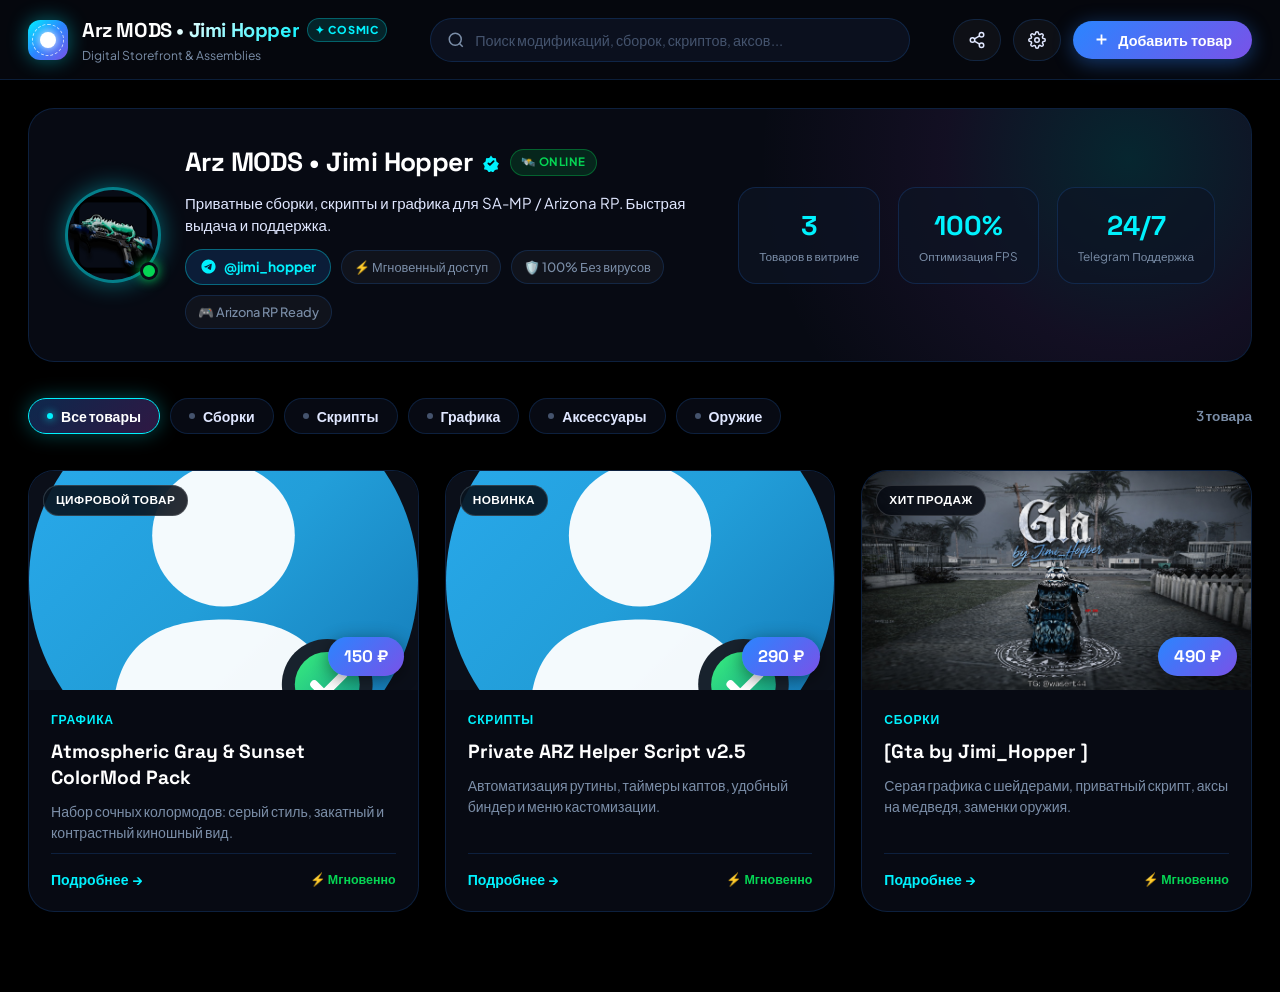
==== index.html @ eb656715 "Arz MODS WebSell - Cosmic Storefront for GitHub Pages and Local Server" ====
<!DOCTYPE html>
<html lang="ru">
<head>
  <meta charset="UTF-8" />
  <meta name="viewport" content="width=device-width, initial-scale=1.0" />
  <title>Arz MODS • Cosmic Digital Store</title>
  
  <!-- Favicon -->
  <link rel="icon" type="image/svg+xml" href="/uploads/avatar.svg" />
  
  <!-- Fonts -->
  <link rel="preconnect" href="https://fonts.googleapis.com">
  <link rel="preconnect" href="https://fonts.gstatic.com" crossorigin>
  <link href="https://fonts.googleapis.com/css2?family=Plus+Jakarta+Sans:wght@300;400;500;600;700;800&family=Space+Grotesk:wght@500;700&display=swap" rel="stylesheet">
  
  <link rel="stylesheet" href="/style.css" />
</head>
<body>
  <!-- Interactive Cosmic Canvas Starfield & Soft Shimmer -->
  <canvas id="cosmic-canvas"></canvas>
  <div class="blue-shimmer-layer">
    <div class="blue-shimmer shimmer-1"></div>
    <div class="blue-shimmer shimmer-2"></div>
    <div class="blue-shimmer shimmer-3"></div>
    <div class="blue-shimmer shimmer-4"></div>
  </div>

  <!-- Cosmic Top App Navigation Bar -->
  <header class="cosmic-navbar">
    <div class="nav-container">
      <div class="nav-brand" id="nav-brand-btn">
        <div class="brand-logo-cosmic">
          <span class="logo-core"></span>
          <span class="logo-orbit"></span>
        </div>
        <div class="brand-text-block">
          <div class="brand-title-row">
            <span id="nav-brand-title" class="brand-name">Arz MODS</span>
            <span class="cosmic-badge">✦ COSMIC</span>
          </div>
          <span class="brand-subtitle">Digital Storefront & Assemblies</span>
        </div>
      </div>

      <!-- Center Search Bar in Header -->
      <div class="nav-center-search" id="nav-search-wrapper">
        <div class="cosmic-search-box">
          <svg class="search-ico" width="18" height="18" viewBox="0 0 24 24" fill="none" stroke="currentColor" stroke-width="2">
            <circle cx="11" cy="11" r="8"></circle>
            <line x1="21" y1="21" x2="16.65" y2="16.65"></line>
          </svg>
          <input type="text" id="global-search" placeholder="Поиск модификаций, сборок, скриптов, аксов..." />
          <button id="search-clear-btn" class="search-clear hidden">&times;</button>
        </div>
      </div>

      <!-- Navigation Actions -->
      <div class="nav-actions">
        <button id="btn-back-nav" class="cosmic-btn-icon hidden" title="Вернуться в каталог">
          <svg width="20" height="20" viewBox="0 0 24 24" fill="none" stroke="currentColor" stroke-width="2.2">
            <line x1="19" y1="12" x2="5" y2="12"></line>
            <polyline points="12 19 5 12 12 5"></polyline>
          </svg>
          <span class="btn-text-nav">Каталог</span>
        </button>

        <button id="btn-share-page" class="cosmic-btn-icon" title="Поделиться ссылкой">
          <svg width="18" height="18" viewBox="0 0 24 24" fill="none" stroke="currentColor" stroke-width="2">
            <circle cx="18" cy="5" r="3"></circle>
            <circle cx="6" cy="12" r="3"></circle>
            <circle cx="18" cy="19" r="3"></circle>
            <line x1="8.59" y1="13.51" x2="15.42" y2="17.49"></line>
            <line x1="15.41" y1="6.51" x2="8.59" y2="10.49"></line>
          </svg>
        </button>

        <button id="btn-open-settings" class="cosmic-btn-icon" title="Настройки витрины">
          <svg width="18" height="18" viewBox="0 0 24 24" fill="none" stroke="currentColor" stroke-width="2">
            <circle cx="12" cy="12" r="3"></circle>
            <path d="M19.4 15a1.65 1.65 0 0 0 .33 1.82l.06.06a2 2 0 0 1 0 2.83 2 2 0 0 1-2.83 0l-.06-.06a1.65 1.65 0 0 0-1.82-.33 1.65 1.65 0 0 0-1 1.51V21a2 2 0 0 1-2 2 2 2 0 0 1-2-2v-.09A1.65 1.65 0 0 0 9 19.4a1.65 1.65 0 0 0-1.82.33l-.06.06a2 2 0 0 1-2.83 0 2 2 0 0 1 0-2.83l.06-.06a1.65 1.65 0 0 0 .33-1.82 1.65 1.65 0 0 0-1.51-1H3a2 2 0 0 1-2-2 2 2 0 0 1 2-2h.09A1.65 1.65 0 0 0 4.6 9a1.65 1.65 0 0 0-.33-1.82l-.06-.06a2 2 0 0 1 0-2.83 2 2 0 0 1 2.83 0l.06.06a1.65 1.65 0 0 0 1.82.33H9a1.65 1.65 0 0 0 1-1.51V3a2 2 0 0 1 2-2 2 2 0 0 1 2 2v.09a1.65 1.65 0 0 0 1 1.51 1.65 1.65 0 0 0 1.82-.33l.06-.06a2 2 0 0 1 2.83 0 2 2 0 0 1 0 2.83l-.06.06a1.65 1.65 0 0 0-.33 1.82V9a1.65 1.65 0 0 0 1.51 1H21a2 2 0 0 1 2 2 2 2 0 0 1-2 2h-.09a1.65 1.65 0 0 0-1.51 1z"></path>
          </svg>
        </button>

        <button id="btn-add-product" class="cosmic-cta-btn">
          <span class="btn-glow-layer"></span>
          <svg width="17" height="17" viewBox="0 0 24 24" fill="none" stroke="currentColor" stroke-width="2.5">
            <line x1="12" y1="5" x2="12" y2="19"></line>
            <line x1="5" y1="12" x2="19" y2="12"></line>
          </svg>
          <span>Добавить товар</span>
        </button>
      </div>
    </div>
  </header>

  <!-- Main Content Wrapper (Widescreen up to 1360px) -->
  <div class="cosmic-main-layout">

    <!-- ========================================================
         VIEW 1: STOREFRONT CATALOG (Widescreen Cosmic Showcase)
         ======================================================== -->
    <section id="catalog-view" class="view-panel">
      <!-- Cosmic Hero Store Profile Banner -->
      <div class="cosmic-hero-banner">
        <div class="hero-cosmic-backdrop"></div>
        <div class="hero-content">
          <div class="hero-creator-card">
            <div class="creator-avatar-cosmic">
              <img id="store-avatar" src="/uploads/avatar.svg" alt="Avatar" class="avatar-img-cosmic" />
              <div class="cosmic-status-pulse" title="В сети 24/7"></div>
            </div>
            <div class="creator-info-cosmic">
              <div class="creator-name-row">
                <h1 id="store-name" class="creator-title">Arz MODS • Jimi Hopper</h1>
                <span class="cosmic-verified" title="Верифицированный продавец">
                  <svg width="18" height="18" viewBox="0 0 24 24" fill="#00f2fe">
                    <path d="M12 2L14.4 5.4L18.6 5.8L19.2 10L22.6 12.6L20.4 16.2L21.4 20.4L17.2 21.4L14.8 24.6L12 23L9.2 24.6L6.8 21.4L2.6 20.4L3.6 16.2L1.4 12.6L4.8 10L5.4 5.8L9.6 5.4L12 2Z"/>
                    <path d="M8.5 12.5L10.5 14.5L15.5 9.5" stroke="#06080e" stroke-width="2.4" stroke-linecap="round" stroke-linejoin="round"/>
                  </svg>
                </span>
                <span class="cosmic-pill-online">🛰️ ONLINE</span>
              </div>
              <p id="store-bio" class="creator-bio">
                Приватные сборки, топовые скрипты и сочная графика для SA-MP / Arizona RP. Мгновенная выдача и личная поддержка.
              </p>
              <div class="creator-tags-row">
                <a id="store-tg-link" href="https://t.me/jimi_hopper" target="_blank" class="cosmic-tg-link">
                  <svg width="17" height="17" viewBox="0 0 24 24" fill="currentColor">
                    <path d="M12 2C6.48 2 2 6.48 2 12s4.48 10 10 10 10-4.48 10-10S17.52 2 12 2zm4.64 6.8c-.15 1.58-.8 5.42-1.13 7.19-.14.75-.42 1-.68 1.03-.58.05-1.02-.38-1.58-.75-.88-.58-1.38-.94-2.23-1.5-.99-.65-.35-1.01.22-1.59.15-.15 2.71-2.48 2.76-2.69a.2.2 0 00-.05-.18c-.06-.05-.14-.03-.21-.02-.09.02-1.49.95-4.22 2.79-.4.27-.76.41-1.08.4-.36-.01-1.04-.2-1.55-.37-.63-.2-1.12-.31-1.08-.66.02-.18.27-.36.74-.55 2.92-1.27 4.86-2.11 5.83-2.52 2.78-1.16 3.35-1.36 3.73-1.36.08 0 .27.02.39.12.1.08.13.19.14.27-.01.06.01.24 0 .34z"/>
                  </svg>
                  <span id="store-tg-handle">@jimi_hopper</span>
                </a>
                <span class="cosmic-stat-chip">⚡ Мгновенный доступ</span>
                <span class="cosmic-stat-chip">🛡️ 100% Без вирусов</span>
                <span class="cosmic-stat-chip">🎮 Arizona RP Ready</span>
              </div>
            </div>
          </div>

          <!-- Quick Store Stats on Desktop -->
          <div class="hero-stats-panel">
            <div class="stat-box">
              <span class="stat-number" id="stats-total-products">3</span>
              <span class="stat-label">Товаров в витрине</span>
            </div>
            <div class="stat-box">
              <span class="stat-number">100%</span>
              <span class="stat-label">Оптимизация FPS</span>
            </div>
            <div class="stat-box">
              <span class="stat-number">24/7</span>
              <span class="stat-label">Telegram Поддержка</span>
            </div>
          </div>
        </div>
      </div>

      <!-- Categories & Filter Strip -->
      <div class="cosmic-filter-bar">
        <div class="categories-container" id="categories-container">
          <button class="filter-pill active" data-cat="all">
            <span class="pill-dot"></span>Все товары
          </button>
          <button class="filter-pill" data-cat="Сборки">
            <span class="pill-dot"></span>Сборки
          </button>
          <button class="filter-pill" data-cat="Скрипты">
            <span class="pill-dot"></span>Скрипты
          </button>
          <button class="filter-pill" data-cat="Графика">
            <span class="pill-dot"></span>Графика
          </button>
          <button class="filter-pill" data-cat="Аксессуары">
            <span class="pill-dot"></span>Аксессуары
          </button>
          <button class="filter-pill" data-cat="Оружие">
            <span class="pill-dot"></span>Оружие
          </button>
        </div>
        <div class="products-counter-badge" id="products-count">3 товара</div>
      </div>

      <!-- Widescreen Responsive Grid of Products -->
      <div class="products-showcase">
        <div id="products-grid" class="cosmic-products-grid">
          <!-- Dynamically inserted product cards -->
        </div>

        <!-- Empty State -->
        <div id="empty-state" class="cosmic-empty-state hidden">
          <div class="empty-cosmic-ring">
            <span class="empty-icon">🪐</span>
          </div>
          <h3 class="empty-title">В этом секторе товаров не найдено</h3>
          <p class="empty-desc">Попробуйте изменить поисковый запрос или добавьте новый товар в витрину.</p>
          <button id="empty-add-btn" class="cosmic-cta-btn">Добавить первый товар</button>
        </div>
      </div>
    </section>

    <!-- ========================================================
         VIEW 2: WIDESCREEN DEDICATED PRODUCT PAGE (Tribute + Cosmic)
         ======================================================== -->
    <section id="product-view" class="view-panel hidden">
      <!-- Cosmic Breadcrumb Navigation -->
      <div class="cosmic-breadcrumbs">
        <a href="/" id="breadcrumb-home" class="crumb-link">Каталог</a>
        <span class="crumb-sep">›</span>
        <span id="breadcrumb-category" class="crumb-cat">Сборки</span>
        <span class="crumb-sep">›</span>
        <span id="breadcrumb-title" class="crumb-current">[Gta by Jimi_Hopper ]</span>
      </div>

      <!-- 2-Column Widescreen Product Showcase -->
      <div class="product-page-layout">
        
        <!-- LEFT COLUMN: Expansive Media & Gallery & Highlights -->
        <div class="product-left-column">
          <!-- Hero Banner with Ambient Halo Glow -->
          <div class="cosmic-media-stage" id="media-stage">
            <div class="stage-ambient-glow" id="stage-glow"></div>
            <img id="detail-image" src="" alt="Product Cover" class="stage-img" />
            
            <div class="stage-overlay-badges">
              <span id="detail-badge" class="badge-cosmic-pill">Хит продаж</span>
              <span id="detail-category-tag" class="badge-cosmic-cat">Сборки</span>
            </div>

            <button id="btn-zoom-image" class="btn-stage-zoom" title="Полноэкранный просмотр">
              <svg width="20" height="20" viewBox="0 0 24 24" fill="none" stroke="currentColor" stroke-width="2">
                <polyline points="15 3 21 3 21 9"></polyline>
                <polyline points="9 21 3 21 3 15"></polyline>
                <line x1="21" y1="3" x2="14" y2="10"></line>
                <line x1="3" y1="21" x2="10" y2="14"></line>
              </svg>
            </button>
          </div>

          <!-- Feature Cards Grid -->
          <div class="cosmic-features-matrix">
            <div class="matrix-card">
              <div class="matrix-icon">⚡</div>
              <div class="matrix-info">
                <span class="matrix-title">FPS Буст & Оптимизация</span>
                <span class="matrix-desc">Плавная стрельба без лагов даже на слабых ПК</span>
              </div>
            </div>
            <div class="matrix-card">
              <div class="matrix-icon">🎨</div>
              <div class="matrix-info">
                <span class="matrix-title">Приватная серая графика</span>
                <span class="matrix-desc">Кинематографичные шейдеры и эффекты</span>
              </div>
            </div>
            <div class="matrix-card">
              <div class="matrix-icon">🔫</div>
              <div class="matrix-info">
                <span class="matrix-title">Кастомные скины и звуки</span>
                <span class="matrix-desc">Заменки на калаши, обрез и медведя</span>
              </div>
            </div>
            <div class="matrix-card">
              <div class="matrix-icon">🛡️</div>
              <div class="matrix-info">
                <span class="matrix-title">Гарантия & Поддержка</span>
                <span class="matrix-desc">Прямая связь с разработчиком сборки</span>
              </div>
            </div>
          </div>

          <!-- Rich Detailed Description Panel -->
          <div class="cosmic-description-panel">
            <div class="panel-header-tabs">
              <span class="active-tab">📖 Подробное описание модификации</span>
            </div>
            <div id="detail-description" class="cosmic-rich-description">
              <!-- Rendered formatted description -->
            </div>
          </div>
        </div>

        <!-- RIGHT COLUMN: Sticky Cosmic Purchase Glass Console -->
        <div class="product-right-column">
          <div class="sticky-purchase-console">
            <div class="console-glass-card">
              
              <div class="console-badge-row">
                <span class="pulse-chip">
                  <span class="pulse-ring"></span>
                  Мгновенный доступ
                </span>
                <span class="chip-format">Цифровой архив</span>
              </div>

              <h1 id="detail-title" class="product-headline">[Gta by Jimi_Hopper ]</h1>

              <!-- Price Box with Cosmic Gradient -->
              <div class="cosmic-price-box">
                <div class="price-digits">
                  <span class="price-val" id="detail-price">490</span>
                  <span class="currency-sym" id="detail-currency">₽</span>
                </div>
                <span class="price-badge-tag">Лучшая цена</span>
              </div>

              <!-- Author / Creator Micro Card -->
              <div class="console-creator-row">
                <img id="detail-author-avatar" src="/uploads/avatar.svg" alt="Author" class="creator-avatar-mini" />
                <div class="creator-micro-info">
                  <div class="creator-micro-name">
                    <span id="detail-author-name">Jimi_Hopper</span>
                    <span class="mini-verified">✓</span>
                  </div>
                  <span class="creator-micro-role">Автор & Продавец сборки</span>
                </div>
                <a id="detail-tg-contact" href="https://t.me/jimi_hopper" target="_blank" class="btn-micro-chat" title="Написать в Telegram">
                  Telegram
                </a>
              </div>

              <!-- Primary CTA Action Button with Cosmic Glow -->
              <button id="btn-buy-action" class="cosmic-checkout-btn">
                <span class="checkout-glow-halo"></span>
                <svg width="22" height="22" viewBox="0 0 24 24" fill="currentColor">
                  <path d="M12 2C6.48 2 2 6.48 2 12s4.48 10 10 10 10-4.48 10-10S17.52 2 12 2zm4.64 6.8c-.15 1.58-.8 5.42-1.13 7.19-.14.75-.42 1-.68 1.03-.58.05-1.02-.38-1.58-.75-.88-.58-1.38-.94-2.23-1.5-.99-.65-.35-1.01.22-1.59.15-.15 2.71-2.48 2.76-2.69a.2.2 0 00-.05-.18c-.06-.05-.14-.03-.21-.02-.09.02-1.49.95-4.22 2.79-.4.27-.76.41-1.08.4-.36-.01-1.04-.2-1.55-.37-.63-.2-1.12-.31-1.08-.66.02-.18.27-.36.74-.55 2.92-1.27 4.86-2.11 5.83-2.52 2.78-1.16 3.35-1.36 3.73-1.36.08 0 .27.02.39.12.1.08.13.19.14.27-.01.06.01.24 0 .34z"/>
                </svg>
                <span id="buy-button-text">Купить в Telegram за 490 ₽</span>
              </button>

              <!-- Guarantee Chips -->
              <div class="console-perks-list">
                <div class="perk-item">
                  <span class="perk-ico">🔒</span>
                  <span>Безопасная оплата (СБП, Карты, ЮMoney, Крипта)</span>
                </div>
                <div class="perk-item">
                  <span class="perk-ico">⚡</span>
                  <span>Прямая ссылка на скачивание архива и скрипта</span>
                </div>
                <div class="perk-item">
                  <span class="perk-ico">💬</span>
                  <span>Помощь в установке от автора в Telegram</span>
                </div>
              </div>

              <!-- Admin Controls for Product -->
              <div class="console-admin-bar">
                <button id="btn-edit-current" class="btn-console-edit">
                  <svg width="15" height="15" viewBox="0 0 24 24" fill="none" stroke="currentColor" stroke-width="2">
                    <path d="M11 4H4a2 2 0 0 0-2 2v14a2 2 0 0 0 2 2h14a2 2 0 0 0 2-2v-7"></path>
                    <path d="M18.5 2.5a2.121 2.121 0 0 1 3 3L12 15l-4 1 1-4 9.5-9.5z"></path>
                  </svg>
                  Редактировать
                </button>
                <button id="btn-delete-current" class="btn-console-delete">
                  <svg width="15" height="15" viewBox="0 0 24 24" fill="none" stroke="currentColor" stroke-width="2">
                    <polyline points="3 6 5 6 21 6"></polyline>
                    <path d="M19 6v14a2 2 0 0 1-2 2H7a2 2 0 0 1-2-2V6m3 0V4a2 2 0 0 1 2-2h4a2 2 0 0 1 2 2v2"></path>
                  </svg>
                  Удалить
                </button>
              </div>

            </div>
          </div>
        </div>

      </div>
    </section>

  </div>

  <!-- ========================================================
       MODALS: PURCHASE / ADD PRODUCT / SETTINGS / LIGHTBOX
       ======================================================== -->

  <!-- MODAL 1: Purchase / Access Flow -->
  <div id="modal-buy" class="cosmic-modal-overlay hidden">
    <div class="cosmic-modal-box">
      <div class="modal-cosmic-glow"></div>
      <div class="cosmic-modal-header">
        <h3 class="modal-cosmic-title">Оформление и получение товара</h3>
        <button class="modal-cosmic-close" id="modal-buy-close">&times;</button>
      </div>
      <div class="cosmic-modal-body">
        <div class="modal-product-preview-bar">
          <img id="buy-modal-thumb" src="" alt="Thumbnail" class="modal-thumb-img" />
          <div class="modal-thumb-info">
            <h4 id="buy-modal-title" class="modal-thumb-title">[Gta by Jimi_Hopper ]</h4>
            <div class="modal-thumb-price" id="buy-modal-price">490 ₽</div>
          </div>
        </div>

        <div class="modal-steps-container">
          <div class="step-card">
            <div class="step-badge">1</div>
            <div class="step-info">
              <strong>Свяжитесь с автором в Telegram</strong>
              <p>Нажмите кнопку ниже, чтобы перейти в диалог. Шаблон заказа сформируется автоматически.</p>
            </div>
          </div>
          <div class="step-card">
            <div class="step-badge">2</div>
            <div class="step-info">
              <strong>Оплата удобным способом</strong>
              <p>СБП (без комиссии), Карты любых банков, ЮMoney или Криптовалюта.</p>
            </div>
          </div>
          <div id="modal-direct-download" class="step-card highlight-step hidden">
            <div class="step-badge-rocket">🚀</div>
            <div class="step-info">
              <strong>Мгновенное скачивание:</strong>
              <a id="modal-download-link" href="#" target="_blank" class="cosmic-download-pill">
                Скачать архив напрямую &rarr;
              </a>
            </div>
          </div>
        </div>

        <a id="buy-tg-action-btn" href="https://t.me/jimi_hopper" target="_blank" class="cosmic-checkout-btn full-btn">
          <svg width="22" height="22" viewBox="0 0 24 24" fill="currentColor">
            <path d="M12 2C6.48 2 2 6.48 2 12s4.48 10 10 10 10-4.48 10-10S17.52 2 12 2zm4.64 6.8c-.15 1.58-.8 5.42-1.13 7.19-.14.75-.42 1-.68 1.03-.58.05-1.02-.38-1.58-.75-.88-.58-1.38-.94-2.23-1.5-.99-.65-.35-1.01.22-1.59.15-.15 2.71-2.48 2.76-2.69a.2.2 0 00-.05-.18c-.06-.05-.14-.03-.21-.02-.09.02-1.49.95-4.22 2.79-.4.27-.76.41-1.08.4-.36-.01-1.04-.2-1.55-.37-.63-.2-1.12-.31-1.08-.66.02-.18.27-.36.74-.55 2.92-1.27 4.86-2.11 5.83-2.52 2.78-1.16 3.35-1.36 3.73-1.36.08 0 .27.02.39.12.1.08.13.19.14.27-.01.06.01.24 0 .34z"/>
          </svg>
          <span id="buy-tg-btn-label">Перейти в Telegram к продавцу</span>
        </a>
      </div>
    </div>
  </div>

  <!-- MODAL 2: Add / Edit Product -->
  <div id="modal-product" class="cosmic-modal-overlay hidden">
    <div class="cosmic-modal-box modal-box-wide">
      <div class="modal-cosmic-glow"></div>
      <div class="cosmic-modal-header">
        <h3 id="modal-product-title" class="modal-cosmic-title">Добавить товар в витрину</h3>
        <button class="modal-cosmic-close" id="modal-product-close">&times;</button>
      </div>
      <form id="form-product" class="cosmic-modal-form">
        <input type="hidden" id="form-prod-id" value="" />

        <div class="form-grid-2">
          <div class="form-field flex-2">
            <label for="form-title">Название модификации / товара *</label>
            <input type="text" id="form-title" placeholder="например: [Gta by Jimi_Hopper ]" required />
          </div>
          <div class="form-field flex-1">
            <label for="form-slug">Космический URL (slug)</label>
            <input type="text" id="form-slug" placeholder="например: ByO" />
            <span class="field-hint">Доступен по адресу /p/ByO</span>
          </div>
        </div>

        <div class="form-grid-3">
          <div class="form-field">
            <label for="form-price">Цена *</label>
            <div class="currency-input-wrap">
              <input type="number" id="form-price" min="0" step="1" placeholder="490" required />
              <span class="currency-suffix">₽</span>
            </div>
          </div>
          <div class="form-field">
            <label for="form-category">Категория</label>
            <select id="form-category">
              <option value="Сборки">Сборки</option>
              <option value="Скрипты">Скрипты</option>
              <option value="Графика">Графика</option>
              <option value="Аксессуары">Аксессуары</option>
              <option value="Оружие">Оружие</option>
              <option value="Прочее">Прочее</option>
            </select>
          </div>
          <div class="form-field">
            <label for="form-badge">Бейдж / Стикер</label>
            <input type="text" id="form-badge" placeholder="Хит продаж / Приватная" />
          </div>
        </div>

        <!-- Cover Image with Upload -->
        <div class="form-field">
          <label>Обложка товара (Файл с ПК или Ссылка)</label>
          <div class="cosmic-image-uploader">
            <div class="uploader-preview" id="img-preview-box">
              <img id="img-preview" src="" alt="Превью" class="hidden" />
              <span id="img-preview-placeholder">🪐 Нет изображения</span>
            </div>
            <div class="uploader-controls">
              <label class="btn-cosmic-upload">
                <svg width="18" height="18" viewBox="0 0 24 24" fill="none" stroke="currentColor" stroke-width="2">
                  <path d="M21 15v4a2 2 0 0 1-2 2H5a2 2 0 0 1-2-2v-4"></path>
                  <polyline points="17 8 12 3 7 8"></polyline>
                  <line x1="12" y1="3" x2="12" y2="15"></line>
                </svg>
                Выбрать файл со скриншотом
                <input type="file" id="form-file-input" accept="image/*" class="hidden-input" />
              </label>
              <span class="uploader-divider">или вставьте прямую ссылку:</span>
              <input type="text" id="form-image-url" placeholder="https://... или /uploads/..." />
            </div>
          </div>
        </div>

        <div class="form-field">
          <label for="form-short-desc">Краткий тизер (для карточки в сетке)</label>
          <input type="text" id="form-short-desc" placeholder="Краткое описание сборки / преимуществ..." />
        </div>

        <div class="form-field">
          <label for="form-description">Полное описание (поддерживает форматирование и эмодзи)</label>
          <textarea id="form-description" rows="5" placeholder="Подробный перечень модов, FPS, инструкции по установке, эмодзи..."></textarea>
        </div>

        <div class="form-grid-2">
          <div class="form-field">
            <label for="form-download-url">Ссылка на скачивание архива (Google / Яндекс / Облако)</label>
            <input type="text" id="form-download-url" placeholder="https://disk.yandex.ru/d/..." />
          </div>
          <div class="form-field">
            <label for="form-contact-tg">Telegram для связи</label>
            <input type="text" id="form-contact-tg" placeholder="@jimi_hopper" />
          </div>
        </div>

        <div class="cosmic-modal-footer">
          <button type="button" class="btn-cosmic-ghost" id="btn-cancel-product">Отмена</button>
          <button type="submit" class="cosmic-cta-btn">Сохранить товар</button>
        </div>
      </form>
    </div>
  </div>

  <!-- MODAL 3: Store Settings -->
  <div id="modal-settings" class="cosmic-modal-overlay hidden">
    <div class="cosmic-modal-box">
      <div class="modal-cosmic-glow"></div>
      <div class="cosmic-modal-header">
        <h3 class="modal-cosmic-title">Настройки витрины</h3>
        <button class="modal-cosmic-close" id="modal-settings-close">&times;</button>
      </div>
      <form id="form-settings" class="cosmic-modal-form">
        <div class="form-field">
          <label for="setting-store-name">Название магазина / бренда</label>
          <input type="text" id="setting-store-name" required />
        </div>
        <div class="form-field">
          <label for="setting-telegram">Ваш контактный Telegram (@username)</label>
          <input type="text" id="setting-telegram" placeholder="jimi_hopper" required />
        </div>
        <div class="form-field">
          <label for="setting-bio">Описание витрины</label>
          <textarea id="setting-bio" rows="3"></textarea>
        </div>
        <div class="form-field">
          <label>Аватарка магазина</label>
          <div class="cosmic-image-uploader">
            <img id="setting-avatar-preview" src="/uploads/avatar.svg" class="avatar-preview-round" alt="Avatar" />
            <div class="uploader-controls">
              <label class="btn-cosmic-upload">
                Загрузить фото
                <input type="file" id="setting-avatar-file" accept="image/*" class="hidden-input" />
              </label>
              <input type="text" id="setting-avatar-url" placeholder="/uploads/avatar.svg" />
            </div>
          </div>
        </div>
        <div class="cosmic-modal-footer">
          <button type="button" class="btn-cosmic-ghost" id="btn-cancel-settings">Отмена</button>
          <button type="submit" class="cosmic-cta-btn">Сохранить</button>
        </div>
      </form>
    </div>
  </div>

  <!-- MODAL 4: Fullscreen Image Lightbox -->
  <div id="modal-lightbox" class="lightbox-overlay hidden">
    <div class="lightbox-content">
      <img id="lightbox-img" src="" alt="Full preview" />
      <button class="lightbox-close" id="lightbox-close">&times;</button>
    </div>
  </div>

  <!-- Cosmic Floating Notification Toast -->
  <div id="toast" class="cosmic-toast hidden"></div>

  <script src="/app.js"></script>
</body>
</html>
---- style.css ----
/* ============================================================
   Arz MODS WebSell • Cosmic Unconstrained Widescreen Stylesheet
   Deep Space, Neon Auroras, Glassmorphism & High-Tech Aesthetics
   ============================================================ */

:root {
  /* Deep Space Pure Black Color System */
  --space-void: #000000;
  --space-bg: #010204;
  --space-surface: rgba(8, 12, 22, 0.75);
  --space-surface-hover: rgba(14, 22, 38, 0.9);
  --space-surface-solid: #080c16;
  --space-card: rgba(10, 15, 28, 0.7);
  
  /* Cosmic Soft Blue & Cyan Accents */
  --neon-cyan: #00f2fe;
  --neon-blue: #2a85ff;
  --neon-indigo: #3a62ea;
  --neon-purple: #7952e8;
  --neon-pink: #f72585;
  --neon-emerald: #05d554;
  --neon-amber: #ffaa00;

  /* Glowing Borders & Glass */
  --border-cosmic: rgba(42, 133, 255, 0.18);
  --border-cosmic-hover: rgba(0, 242, 254, 0.45);
  --border-glow: 0 0 25px rgba(42, 133, 255, 0.25);
  
  /* Text */
  --text-pure: #ffffff;
  --text-stellar: #e0e7ff;
  --text-muted: #7b8ea8;
  --text-dim: #44536d;

  /* Typography */
  --font-main: 'Plus Jakarta Sans', -apple-system, BlinkMacSystemFont, 'Segoe UI', Roboto, sans-serif;
  --font-display: 'Space Grotesk', var(--font-main);

  /* Layout */
  --max-width: 1360px;
  --radius-xs: 8px;
  --radius-sm: 12px;
  --radius-md: 18px;
  --radius-lg: 26px;
  --radius-pill: 9999px;

  /* Transitions */
  --ease-elastic: cubic-bezier(0.175, 0.885, 0.32, 1.275);
  --ease-smooth: cubic-bezier(0.16, 1, 0.3, 1);
  --duration-fast: 0.18s;
  --duration-normal: 0.3s;
}

* {
  margin: 0;
  padding: 0;
  box-sizing: border-box;
  -webkit-tap-highlight-color: transparent;
}

html, body {
  background-color: var(--space-void);
  color: var(--text-stellar);
  font-family: var(--font-main);
  min-height: 100vh;
  overflow-x: hidden;
  line-height: 1.6;
}

/* ============================================================
   COSMIC CANVAS & DELICATE SHIMMERING BLUE GLOW
   ============================================================ */

#cosmic-canvas {
  position: fixed;
  top: 0;
  left: 0;
  width: 100vw;
  height: 100vh;
  z-index: -2;
  pointer-events: none;
  background-color: #000000;
}

/* Soft iridescent blue shimmer layer */
.blue-shimmer-layer {
  position: fixed;
  top: 0;
  left: 0;
  width: 100vw;
  height: 100vh;
  z-index: -1;
  pointer-events: none;
  overflow: hidden;
}

.blue-shimmer {
  position: absolute;
  border-radius: 50%;
  filter: blur(150px);
  pointer-events: none;
  mix-blend-mode: screen;
}

/* 1. Deep sapphire shimmering glow top-left */
.shimmer-1 {
  width: 750px;
  height: 750px;
  top: -180px;
  left: 5%;
  background: radial-gradient(circle, rgba(22, 68, 170, 0.18) 0%, rgba(12, 38, 105, 0.08) 55%, transparent 75%);
  animation: shimmerDrift1 26s ease-in-out infinite alternate;
}

/* 2. Soft oceanic blue glow center-right */
.shimmer-2 {
  width: 850px;
  height: 850px;
  top: 25%;
  right: -150px;
  background: radial-gradient(circle, rgba(16, 82, 195, 0.14) 0%, rgba(8, 42, 115, 0.06) 55%, transparent 75%);
  animation: shimmerDrift2 32s ease-in-out infinite alternate;
}

/* 3. Subtle cyan-sapphire reflection bottom */
.shimmer-3 {
  width: 700px;
  height: 700px;
  bottom: -150px;
  left: 25%;
  background: radial-gradient(circle, rgba(0, 140, 240, 0.10) 0%, rgba(10, 48, 125, 0.05) 50%, transparent 75%);
  animation: shimmerDrift3 28s ease-in-out infinite alternate;
}

/* 4. Soft deep indigo accent top-right */
.shimmer-4 {
  width: 600px;
  height: 600px;
  top: 10%;
  right: 25%;
  background: radial-gradient(circle, rgba(28, 55, 150, 0.12) 0%, rgba(14, 28, 85, 0.04) 55%, transparent 75%);
  animation: shimmerDrift4 34s ease-in-out infinite alternate;
}

@keyframes shimmerDrift1 {
  0% { transform: translate(0, 0) scale(1); opacity: 0.7; }
  50% { transform: translate(80px, 50px) scale(1.15); opacity: 1; }
  100% { transform: translate(-30px, 80px) scale(0.95); opacity: 0.6; }
}

@keyframes shimmerDrift2 {
  0% { transform: translate(0, 0) scale(1); opacity: 0.6; }
  50% { transform: translate(-70px, -60px) scale(1.12); opacity: 0.95; }
  100% { transform: translate(40px, 50px) scale(0.9); opacity: 0.55; }
}

@keyframes shimmerDrift3 {
  0% { transform: translate(0, 0) scale(0.95); opacity: 0.55; }
  50% { transform: translate(60px, -40px) scale(1.18); opacity: 0.9; }
  100% { transform: translate(-50px, 30px) scale(1); opacity: 0.6; }
}

@keyframes shimmerDrift4 {
  0% { transform: translate(0, 0) scale(1); opacity: 0.5; }
  50% { transform: translate(-50px, 60px) scale(1.1); opacity: 0.85; }
  100% { transform: translate(60px, -30px) scale(0.95); opacity: 0.5; }
}

/* ============================================================
   TOP NAVBAR (Widescreen Glassmorphic Navigation)
   ============================================================ */

.cosmic-navbar {
  position: sticky;
  top: 0;
  z-index: 100;
  background: rgba(7, 10, 18, 0.75);
  backdrop-filter: blur(24px);
  -webkit-backdrop-filter: blur(24px);
  border-bottom: 1px solid var(--border-cosmic);
  transition: all var(--duration-normal);
}

.nav-container {
  max-width: var(--max-width);
  margin: 0 auto;
  padding: 14px 28px;
  display: flex;
  align-items: center;
  justify-content: space-between;
  gap: 24px;
}

/* Brand */
.nav-brand {
  display: flex;
  align-items: center;
  gap: 14px;
  cursor: pointer;
  user-select: none;
}

.brand-logo-cosmic {
  position: relative;
  width: 40px;
  height: 40px;
  border-radius: var(--radius-sm);
  background: linear-gradient(135deg, var(--neon-cyan), var(--neon-blue), var(--neon-purple));
  display: flex;
  align-items: center;
  justify-content: center;
  box-shadow: 0 0 20px rgba(0, 242, 254, 0.4);
}

.logo-core {
  width: 16px;
  height: 16px;
  border-radius: 50%;
  background: #ffffff;
  box-shadow: 0 0 10px #ffffff;
}

.logo-orbit {
  position: absolute;
  width: 32px;
  height: 32px;
  border-radius: 50%;
  border: 1.5px dashed rgba(255, 255, 255, 0.7);
  animation: spinOrbit 8s linear infinite;
}

@keyframes spinOrbit {
  from { transform: rotate(0deg); }
  to { transform: rotate(360deg); }
}

.brand-text-block {
  display: flex;
  flex-direction: column;
}

.brand-title-row {
  display: flex;
  align-items: center;
  gap: 8px;
}

.brand-name {
  font-family: var(--font-display);
  font-size: 1.25rem;
  font-weight: 700;
  letter-spacing: -0.02em;
  color: var(--text-pure);
  background: linear-gradient(135deg, #ffffff 40%, var(--neon-cyan));
  -webkit-background-clip: text;
  -webkit-text-fill-color: transparent;
}

.cosmic-badge {
  font-size: 0.68rem;
  font-weight: 800;
  letter-spacing: 0.08em;
  background: rgba(0, 242, 254, 0.12);
  color: var(--neon-cyan);
  border: 1px solid rgba(0, 242, 254, 0.3);
  padding: 2px 7px;
  border-radius: var(--radius-pill);
}

.brand-subtitle {
  font-size: 0.76rem;
  color: var(--text-muted);
}

/* Center Search in Navbar */
.nav-center-search {
  flex: 1;
  max-width: 480px;
}

.cosmic-search-box {
  position: relative;
  display: flex;
  align-items: center;
  background: rgba(16, 24, 42, 0.6);
  border: 1px solid var(--border-cosmic);
  border-radius: var(--radius-pill);
  padding: 0 16px;
  height: 44px;
  transition: all var(--duration-fast);
}

.cosmic-search-box:focus-within {
  border-color: var(--neon-cyan);
  background: rgba(20, 31, 56, 0.85);
  box-shadow: 0 0 25px rgba(0, 242, 254, 0.25);
}

.search-ico {
  color: var(--text-muted);
  margin-right: 10px;
  flex-shrink: 0;
}

.cosmic-search-box input {
  background: transparent;
  border: none;
  outline: none;
  width: 100%;
  color: var(--text-pure);
  font-size: 0.9rem;
  font-family: inherit;
}

.cosmic-search-box input::placeholder {
  color: var(--text-dim);
}

.search-clear {
  background: none;
  border: none;
  color: var(--text-muted);
  font-size: 1.3rem;
  cursor: pointer;
  padding: 2px 6px;
}

/* Nav Actions */
.nav-actions {
  display: flex;
  align-items: center;
  gap: 12px;
}

.cosmic-btn-icon {
  background: rgba(255, 255, 255, 0.04);
  border: 1px solid var(--border-cosmic);
  color: var(--text-stellar);
  padding: 9px 14px;
  height: 42px;
  border-radius: var(--radius-pill);
  display: inline-flex;
  align-items: center;
  gap: 8px;
  cursor: pointer;
  font-family: inherit;
  font-size: 0.88rem;
  font-weight: 600;
  transition: all var(--duration-fast);
}

.cosmic-btn-icon:hover {
  background: rgba(42, 133, 255, 0.15);
  border-color: var(--neon-cyan);
  color: #ffffff;
  box-shadow: 0 0 18px rgba(0, 242, 254, 0.25);
  transform: translateY(-1px);
}

.cosmic-cta-btn {
  position: relative;
  background: linear-gradient(135deg, var(--neon-blue), var(--neon-purple));
  color: #ffffff;
  border: none;
  font-family: inherit;
  font-size: 0.9rem;
  font-weight: 700;
  padding: 10px 20px;
  border-radius: var(--radius-pill);
  display: inline-flex;
  align-items: center;
  gap: 8px;
  cursor: pointer;
  overflow: hidden;
  box-shadow: 0 4px 20px rgba(42, 133, 255, 0.4);
  transition: all var(--duration-fast);
}

.cosmic-cta-btn:hover {
  transform: translateY(-2px);
  box-shadow: 0 6px 28px rgba(157, 78, 221, 0.6);
}

.btn-glow-layer {
  position: absolute;
  top: 0;
  left: -100%;
  width: 100%;
  height: 100%;
  background: linear-gradient(90deg, transparent, rgba(255, 255, 255, 0.3), transparent);
  animation: shineCosmic 4s infinite;
}

@keyframes shineCosmic {
  0% { left: -100%; }
  25%, 100% { left: 100%; }
}

/* ============================================================
   WIDESCREEN MAIN LAYOUT
   ============================================================ */

.cosmic-main-layout {
  max-width: var(--max-width);
  margin: 0 auto;
  padding: 28px 28px 80px;
  width: 100%;
}

.view-panel {
  display: flex;
  flex-direction: column;
  gap: 28px;
  animation: cosmicFadeIn 0.35s var(--ease-smooth);
}

@keyframes cosmicFadeIn {
  from { opacity: 0; transform: translateY(12px); }
  to { opacity: 1; transform: translateY(0); }
}

/* ============================================================
   COSMIC HERO STORE BANNER
   ============================================================ */

.cosmic-hero-banner {
  position: relative;
  background: var(--space-card);
  border: 1px solid var(--border-cosmic);
  border-radius: var(--radius-lg);
  padding: 32px 36px;
  overflow: hidden;
  backdrop-filter: blur(28px);
  -webkit-backdrop-filter: blur(28px);
  box-shadow: 0 12px 40px rgba(0, 0, 0, 0.45);
}

.hero-cosmic-backdrop {
  position: absolute;
  top: 0;
  right: 0;
  width: 50%;
  height: 100%;
  background: radial-gradient(circle at 80% 20%, rgba(0, 242, 254, 0.12), rgba(157, 78, 221, 0.08), transparent 70%);
  pointer-events: none;
}

.hero-content {
  position: relative;
  z-index: 2;
  display: flex;
  align-items: center;
  justify-content: space-between;
  gap: 36px;
  flex-wrap: wrap;
}

.hero-creator-card {
  display: flex;
  align-items: center;
  gap: 24px;
  flex: 1;
  min-width: 340px;
}

.creator-avatar-cosmic {
  position: relative;
  width: 96px;
  height: 96px;
  flex-shrink: 0;
}

.avatar-img-cosmic {
  width: 100%;
  height: 100%;
  border-radius: var(--radius-pill);
  object-fit: cover;
  border: 3px solid rgba(0, 242, 254, 0.5);
  box-shadow: 0 0 25px rgba(0, 242, 254, 0.4);
  background: var(--space-surface-solid);
}

.cosmic-status-pulse {
  position: absolute;
  bottom: 3px;
  right: 3px;
  width: 18px;
  height: 18px;
  background-color: var(--neon-emerald);
  border: 3px solid var(--space-surface-solid);
  border-radius: 50%;
  box-shadow: 0 0 12px var(--neon-emerald);
}

.creator-info-cosmic {
  display: flex;
  flex-direction: column;
  gap: 8px;
}

.creator-name-row {
  display: flex;
  align-items: center;
  gap: 10px;
  flex-wrap: wrap;
}

.creator-title {
  font-family: var(--font-display);
  font-size: 1.65rem;
  font-weight: 800;
  letter-spacing: -0.02em;
  color: #ffffff;
}

.cosmic-verified {
  display: flex;
  align-items: center;
}

.cosmic-pill-online {
  font-size: 0.72rem;
  font-weight: 700;
  letter-spacing: 0.05em;
  background: rgba(5, 213, 84, 0.14);
  color: var(--neon-emerald);
  border: 1px solid rgba(5, 213, 84, 0.35);
  padding: 3px 10px;
  border-radius: var(--radius-pill);
}

.creator-bio {
  font-size: 0.94rem;
  color: var(--text-stellar);
  max-width: 620px;
  line-height: 1.5;
}

.creator-tags-row {
  display: flex;
  align-items: center;
  gap: 10px;
  flex-wrap: wrap;
  margin-top: 4px;
}

.cosmic-tg-link {
  display: inline-flex;
  align-items: center;
  gap: 7px;
  background: rgba(42, 133, 255, 0.16);
  color: var(--neon-cyan);
  border: 1px solid rgba(0, 242, 254, 0.35);
  padding: 6px 14px;
  border-radius: var(--radius-pill);
  font-size: 0.86rem;
  font-weight: 700;
  text-decoration: none;
  transition: all var(--duration-fast);
}

.cosmic-tg-link:hover {
  background: rgba(0, 242, 254, 0.25);
  box-shadow: 0 0 18px rgba(0, 242, 254, 0.4);
  transform: translateY(-1px);
}

.cosmic-stat-chip {
  font-size: 0.8rem;
  font-weight: 500;
  color: var(--text-muted);
  background: rgba(255, 255, 255, 0.04);
  border: 1px solid var(--border-cosmic);
  padding: 6px 12px;
  border-radius: var(--radius-pill);
}

/* Hero Stats */
.hero-stats-panel {
  display: flex;
  gap: 18px;
}

.stat-box {
  background: rgba(14, 20, 36, 0.7);
  border: 1px solid var(--border-cosmic);
  border-radius: var(--radius-md);
  padding: 16px 20px;
  display: flex;
  flex-direction: column;
  align-items: center;
  min-width: 120px;
}

.stat-number {
  font-family: var(--font-display);
  font-size: 1.7rem;
  font-weight: 800;
  color: var(--neon-cyan);
}

.stat-label {
  font-size: 0.74rem;
  color: var(--text-muted);
  text-align: center;
}

/* ============================================================
   CATEGORIES & FILTER BAR
   ============================================================ */

.cosmic-filter-bar {
  display: flex;
  align-items: center;
  justify-content: space-between;
  gap: 16px;
  flex-wrap: wrap;
  padding: 8px 0;
}

.categories-container {
  display: flex;
  gap: 10px;
  flex-wrap: wrap;
}

.filter-pill {
  background: var(--space-card);
  border: 1px solid var(--border-cosmic);
  color: var(--text-stellar);
  font-family: inherit;
  font-size: 0.88rem;
  font-weight: 600;
  padding: 8px 18px;
  border-radius: var(--radius-pill);
  cursor: pointer;
  display: inline-flex;
  align-items: center;
  gap: 8px;
  transition: all var(--duration-fast);
  backdrop-filter: blur(16px);
}

.pill-dot {
  width: 6px;
  height: 6px;
  border-radius: 50%;
  background: var(--text-dim);
  transition: all var(--duration-fast);
}

.filter-pill:hover {
  border-color: var(--neon-cyan);
  color: #ffffff;
  transform: translateY(-1px);
}

.filter-pill.active {
  background: linear-gradient(135deg, rgba(42, 133, 255, 0.3), rgba(157, 78, 221, 0.3));
  border-color: var(--neon-cyan);
  color: #ffffff;
  box-shadow: 0 0 20px rgba(0, 242, 254, 0.3);
}

.filter-pill.active .pill-dot {
  background: var(--neon-cyan);
  box-shadow: 0 0 8px var(--neon-cyan);
}

.products-counter-badge {
  font-size: 0.85rem;
  font-weight: 600;
  color: var(--text-muted);
}

/* ============================================================
   WIDESCREEN PRODUCTS GRID (Responsive 3-4 Columns)
   ============================================================ */

.cosmic-products-grid {
  display: grid;
  grid-template-columns: repeat(auto-fill, minmax(360px, 1fr));
  gap: 26px;
}

@media (max-width: 820px) {
  .cosmic-products-grid {
    grid-template-columns: 1fr;
  }
}

/* 3D Cosmic Product Card */
.cosmic-product-card {
  background: var(--space-card);
  border: 1px solid var(--border-cosmic);
  border-radius: var(--radius-lg);
  overflow: hidden;
  display: flex;
  flex-direction: column;
  cursor: pointer;
  transition: all var(--duration-normal) var(--ease-smooth);
  position: relative;
  backdrop-filter: blur(20px);
  -webkit-backdrop-filter: blur(20px);
}

.cosmic-product-card:hover {
  transform: translateY(-6px);
  border-color: var(--neon-cyan);
  box-shadow: 0 16px 40px rgba(0, 0, 0, 0.5), 0 0 30px rgba(0, 242, 254, 0.25);
}

.card-media-box {
  position: relative;
  width: 100%;
  aspect-ratio: 16 / 9;
  background-color: #0b0f19;
  overflow: hidden;
}

.card-img-cover {
  width: 100%;
  height: 100%;
  object-fit: cover;
  transition: transform 0.5s ease;
}

.cosmic-product-card:hover .card-img-cover {
  transform: scale(1.05);
}

.card-badge-cosmic {
  position: absolute;
  top: 14px;
  left: 14px;
  background: rgba(7, 10, 18, 0.85);
  backdrop-filter: blur(12px);
  color: #ffffff;
  font-size: 0.74rem;
  font-weight: 700;
  letter-spacing: 0.04em;
  text-transform: uppercase;
  padding: 5px 12px;
  border-radius: var(--radius-pill);
  border: 1px solid rgba(255, 255, 255, 0.15);
}

.card-price-cosmic {
  position: absolute;
  bottom: 14px;
  right: 14px;
  background: linear-gradient(135deg, var(--neon-blue), var(--neon-purple));
  color: #ffffff;
  font-family: var(--font-display);
  font-size: 1.05rem;
  font-weight: 800;
  padding: 6px 16px;
  border-radius: var(--radius-pill);
  box-shadow: 0 4px 18px rgba(0, 0, 0, 0.45);
}

.card-content-box {
  padding: 20px 22px;
  display: flex;
  flex-direction: column;
  gap: 10px;
  flex: 1;
}

.card-category-strip {
  font-size: 0.76rem;
  font-weight: 700;
  color: var(--neon-cyan);
  letter-spacing: 0.06em;
  text-transform: uppercase;
}

.card-headline {
  font-family: var(--font-display);
  font-size: 1.2rem;
  font-weight: 700;
  color: #ffffff;
  line-height: 1.35;
}

.card-snippet {
  font-size: 0.88rem;
  color: var(--text-muted);
  line-height: 1.5;
  display: -webkit-box;
  -webkit-line-clamp: 2;
  -webkit-box-orient: vertical;
  overflow: hidden;
}

.card-bottom-row {
  display: flex;
  align-items: center;
  justify-content: space-between;
  margin-top: auto;
  padding-top: 14px;
  border-top: 1px solid var(--border-cosmic);
}

.card-open-link {
  color: var(--neon-cyan);
  font-size: 0.88rem;
  font-weight: 700;
  display: inline-flex;
  align-items: center;
  gap: 6px;
  transition: gap var(--duration-fast);
}

.cosmic-product-card:hover .card-open-link {
  gap: 10px;
}

.card-instant-tag {
  font-size: 0.78rem;
  color: var(--neon-emerald);
  font-weight: 600;
}

/* Empty State */
.cosmic-empty-state {
  text-align: center;
  padding: 60px 20px;
  background: var(--space-card);
  border: 1px dashed var(--border-cosmic);
  border-radius: var(--radius-lg);
  display: flex;
  flex-direction: column;
  align-items: center;
  gap: 14px;
}

.empty-cosmic-ring {
  width: 80px;
  height: 80px;
  border-radius: 50%;
  background: rgba(0, 242, 254, 0.08);
  border: 1px solid rgba(0, 242, 254, 0.25);
  display: flex;
  align-items: center;
  justify-content: center;
  font-size: 2.4rem;
}

.empty-title {
  font-family: var(--font-display);
  font-size: 1.3rem;
  color: #ffffff;
}

.empty-desc {
  font-size: 0.92rem;
  color: var(--text-muted);
  max-width: 440px;
}

/* ============================================================
   VIEW 2: DEDICATED PRODUCT PAGE (Widescreen 2-Column Layout)
   ============================================================ */

.cosmic-breadcrumbs {
  display: flex;
  align-items: center;
  gap: 10px;
  font-size: 0.88rem;
  margin-bottom: 6px;
}

.crumb-link {
  color: var(--neon-cyan);
  text-decoration: none;
  font-weight: 600;
  cursor: pointer;
}

.crumb-sep {
  color: var(--text-dim);
}

.crumb-cat {
  color: var(--text-muted);
}

.crumb-current {
  color: var(--text-stellar);
  font-weight: 600;
  max-width: 320px;
  white-space: nowrap;
  overflow: hidden;
  text-overflow: ellipsis;
}

/* 2-Column Layout */
.product-page-layout {
  display: grid;
  grid-template-columns: 1fr 420px;
  gap: 36px;
  align-items: start;
}

@media (max-width: 1024px) {
  .product-page-layout {
    grid-template-columns: 1fr;
  }
}

/* Left Column */
.product-left-column {
  display: flex;
  flex-direction: column;
  gap: 28px;
}

/* Media Stage with Ambient Glow */
.cosmic-media-stage {
  position: relative;
  width: 100%;
  aspect-ratio: 16 / 9;
  border-radius: var(--radius-lg);
  overflow: hidden;
  background-color: #0b0f19;
  border: 1px solid var(--border-cosmic);
  box-shadow: 0 16px 50px rgba(0, 0, 0, 0.6);
}

.stage-ambient-glow {
  position: absolute;
  top: 0;
  left: 0;
  width: 100%;
  height: 100%;
  box-shadow: inset 0 0 80px rgba(0, 242, 254, 0.2);
  pointer-events: none;
  z-index: 2;
}

.stage-img {
  width: 100%;
  height: 100%;
  object-fit: cover;
  transition: transform 0.4s ease;
}

.stage-overlay-badges {
  position: absolute;
  top: 18px;
  left: 18px;
  display: flex;
  gap: 10px;
  z-index: 3;
}

.badge-cosmic-pill {
  background: rgba(7, 10, 18, 0.85);
  backdrop-filter: blur(12px);
  color: #ffffff;
  font-size: 0.8rem;
  font-weight: 700;
  text-transform: uppercase;
  letter-spacing: 0.05em;
  padding: 6px 14px;
  border-radius: var(--radius-pill);
  border: 1px solid rgba(255, 255, 255, 0.2);
}

.badge-cosmic-cat {
  background: rgba(0, 242, 254, 0.15);
  backdrop-filter: blur(12px);
  color: var(--neon-cyan);
  font-size: 0.8rem;
  font-weight: 700;
  padding: 6px 14px;
  border-radius: var(--radius-pill);
  border: 1px solid rgba(0, 242, 254, 0.4);
}

.btn-stage-zoom {
  position: absolute;
  bottom: 18px;
  right: 18px;
  z-index: 3;
  width: 44px;
  height: 44px;
  border-radius: 50%;
  background: rgba(7, 10, 18, 0.85);
  backdrop-filter: blur(10px);
  border: 1px solid var(--border-cosmic);
  color: #ffffff;
  display: flex;
  align-items: center;
  justify-content: center;
  cursor: pointer;
  transition: all var(--duration-fast);
}

.btn-stage-zoom:hover {
  background: var(--neon-cyan);
  color: #000000;
  transform: scale(1.08);
}

/* Feature Matrix Cards */
.cosmic-features-matrix {
  display: grid;
  grid-template-columns: repeat(2, 1fr);
  gap: 16px;
}

@media (max-width: 600px) {
  .cosmic-features-matrix {
    grid-template-columns: 1fr;
  }
}

.matrix-card {
  background: var(--space-card);
  border: 1px solid var(--border-cosmic);
  border-radius: var(--radius-md);
  padding: 16px 18px;
  display: flex;
  align-items: center;
  gap: 16px;
  backdrop-filter: blur(20px);
}

.matrix-icon {
  font-size: 1.8rem;
}

.matrix-info {
  display: flex;
  flex-direction: column;
}

.matrix-title {
  font-size: 0.95rem;
  font-weight: 700;
  color: #ffffff;
}

.matrix-desc {
  font-size: 0.82rem;
  color: var(--text-muted);
}

/* Description Panel */
.cosmic-description-panel {
  background: var(--space-card);
  border: 1px solid var(--border-cosmic);
  border-radius: var(--radius-lg);
  padding: 28px;
  backdrop-filter: blur(20px);
}

.panel-header-tabs {
  padding-bottom: 16px;
  border-bottom: 1px solid var(--border-cosmic);
  margin-bottom: 20px;
}

.active-tab {
  font-family: var(--font-display);
  font-size: 1.15rem;
  font-weight: 700;
  color: #ffffff;
}

.cosmic-rich-description {
  font-size: 1rem;
  color: #d7e2f5;
  line-height: 1.8;
  white-space: pre-wrap;
  word-break: break-word;
}

/* Right Column: Sticky Console Card */
.product-right-column {
  position: relative;
}

.sticky-purchase-console {
  position: sticky;
  top: 92px;
}

.console-glass-card {
  background: var(--space-card);
  border: 1px solid var(--border-cosmic);
  border-radius: var(--radius-lg);
  padding: 28px;
  backdrop-filter: blur(28px);
  -webkit-backdrop-filter: blur(28px);
  box-shadow: 0 16px 50px rgba(0, 0, 0, 0.6), 0 0 35px rgba(0, 242, 254, 0.12);
  display: flex;
  flex-direction: column;
  gap: 20px;
}

.console-badge-row {
  display: flex;
  align-items: center;
  gap: 10px;
}

.pulse-chip {
  display: inline-flex;
  align-items: center;
  gap: 6px;
  background: rgba(5, 213, 84, 0.14);
  color: var(--neon-emerald);
  font-size: 0.78rem;
  font-weight: 700;
  padding: 4px 12px;
  border-radius: var(--radius-pill);
  border: 1px solid rgba(5, 213, 84, 0.35);
}

.pulse-ring {
  width: 7px;
  height: 7px;
  border-radius: 50%;
  background: var(--neon-emerald);
  box-shadow: 0 0 8px var(--neon-emerald);
}

.chip-format {
  font-size: 0.78rem;
  color: var(--text-muted);
  background: rgba(255, 255, 255, 0.05);
  padding: 4px 10px;
  border-radius: var(--radius-pill);
  border: 1px solid var(--border-cosmic);
}

.product-headline {
  font-family: var(--font-display);
  font-size: 1.65rem;
  font-weight: 800;
  color: #ffffff;
  line-height: 1.3;
}

/* Price Box */
.cosmic-price-box {
  display: flex;
  align-items: center;
  justify-content: space-between;
  background: rgba(14, 20, 36, 0.65);
  border: 1px solid var(--border-cosmic);
  border-radius: var(--radius-md);
  padding: 16px 20px;
}

.price-digits {
  display: flex;
  align-items: baseline;
  gap: 4px;
}

.price-val {
  font-family: var(--font-display);
  font-size: 2.4rem;
  font-weight: 800;
  color: #ffffff;
  letter-spacing: -0.03em;
}

.currency-sym {
  font-size: 1.5rem;
  font-weight: 700;
  color: var(--neon-cyan);
}

.price-badge-tag {
  font-size: 0.76rem;
  font-weight: 700;
  color: var(--neon-cyan);
  background: rgba(0, 242, 254, 0.12);
  border: 1px solid rgba(0, 242, 254, 0.3);
  padding: 4px 10px;
  border-radius: var(--radius-pill);
}

/* Creator Row in Console */
.console-creator-row {
  display: flex;
  align-items: center;
  gap: 12px;
  background: rgba(255, 255, 255, 0.03);
  border: 1px solid var(--border-cosmic);
  padding: 12px 14px;
  border-radius: var(--radius-md);
}

.creator-avatar-mini {
  width: 44px;
  height: 44px;
  border-radius: 50%;
  object-fit: cover;
  border: 2px solid var(--neon-cyan);
}

.creator-micro-info {
  flex: 1;
}

.creator-micro-name {
  font-weight: 700;
  color: #ffffff;
  font-size: 0.95rem;
  display: flex;
  align-items: center;
  gap: 5px;
}

.mini-verified {
  color: var(--neon-cyan);
  font-size: 0.85rem;
}

.creator-micro-role {
  font-size: 0.76rem;
  color: var(--text-muted);
}

.btn-micro-chat {
  background: rgba(42, 133, 255, 0.16);
  color: var(--neon-cyan);
  border: 1px solid rgba(0, 242, 254, 0.3);
  padding: 6px 12px;
  border-radius: var(--radius-pill);
  font-size: 0.8rem;
  font-weight: 700;
  text-decoration: none;
}

/* Big Checkout Button */
.cosmic-checkout-btn {
  position: relative;
  background: linear-gradient(135deg, var(--neon-blue), var(--neon-purple));
  color: #ffffff;
  border: none;
  font-family: inherit;
  font-size: 1.05rem;
  font-weight: 800;
  padding: 16px 24px;
  border-radius: var(--radius-pill);
  display: flex;
  align-items: center;
  justify-content: center;
  gap: 10px;
  cursor: pointer;
  box-shadow: 0 6px 30px rgba(42, 133, 255, 0.5), 0 0 25px rgba(157, 78, 221, 0.35);
  transition: all var(--duration-fast);
  text-decoration: none;
  width: 100%;
}

.cosmic-checkout-btn:hover {
  transform: translateY(-2px);
  box-shadow: 0 8px 36px rgba(42, 133, 255, 0.65), 0 0 35px rgba(0, 242, 254, 0.5);
}

.checkout-glow-halo {
  position: absolute;
  top: 0;
  left: 0;
  right: 0;
  bottom: 0;
  border-radius: var(--radius-pill);
  border: 2px solid rgba(255, 255, 255, 0.4);
  pointer-events: none;
  opacity: 0.6;
}

/* Perks List */
.console-perks-list {
  display: flex;
  flex-direction: column;
  gap: 10px;
  padding: 6px 0;
}

.perk-item {
  display: flex;
  align-items: center;
  gap: 10px;
  font-size: 0.82rem;
  color: var(--text-stellar);
}

.perk-ico {
  font-size: 1rem;
}

/* Admin console controls */
.console-admin-bar {
  display: flex;
  gap: 10px;
  padding-top: 14px;
  border-top: 1px solid var(--border-cosmic);
}

.btn-console-edit, .btn-console-delete {
  flex: 1;
  font-family: inherit;
  font-size: 0.85rem;
  font-weight: 600;
  padding: 9px 14px;
  border-radius: var(--radius-md);
  display: inline-flex;
  align-items: center;
  justify-content: center;
  gap: 6px;
  cursor: pointer;
  transition: all var(--duration-fast);
}

.btn-console-edit {
  background: rgba(255, 255, 255, 0.06);
  border: 1px solid var(--border-cosmic);
  color: var(--text-stellar);
}

.btn-console-edit:hover {
  background: rgba(255, 255, 255, 0.12);
  border-color: var(--neon-cyan);
}

.btn-console-delete {
  background: rgba(247, 37, 133, 0.12);
  border: 1px solid rgba(247, 37, 133, 0.35);
  color: var(--neon-pink);
}

.btn-console-delete:hover {
  background: rgba(247, 37, 133, 0.25);
}

/* ============================================================
   COSMIC MODALS
   ============================================================ */

.cosmic-modal-overlay {
  position: fixed;
  top: 0;
  left: 0;
  width: 100vw;
  height: 100vh;
  background: rgba(5, 7, 12, 0.85);
  backdrop-filter: blur(16px);
  -webkit-backdrop-filter: blur(16px);
  display: flex;
  align-items: center;
  justify-content: center;
  z-index: 1000;
  padding: 20px;
  animation: modalFade 0.25s ease;
}

.cosmic-modal-box {
  position: relative;
  background: #090e1a;
  border: 1px solid var(--border-cosmic-hover);
  border-radius: var(--radius-lg);
  width: 100%;
  max-width: 520px;
  max-height: 90vh;
  overflow-y: auto;
  box-shadow: 0 20px 60px rgba(0, 0, 0, 0.8), 0 0 50px rgba(0, 242, 254, 0.2);
  display: flex;
  flex-direction: column;
}

.modal-box-wide {
  max-width: 680px;
}

.modal-cosmic-glow {
  position: absolute;
  top: -100px;
  left: 50%;
  transform: translateX(-50%);
  width: 300px;
  height: 150px;
  background: radial-gradient(circle, rgba(0, 242, 254, 0.35), transparent 70%);
  filter: blur(60px);
  pointer-events: none;
}

.cosmic-modal-header {
  padding: 20px 24px;
  border-bottom: 1px solid var(--border-cosmic);
  display: flex;
  align-items: center;
  justify-content: space-between;
}

.modal-cosmic-title {
  font-family: var(--font-display);
  font-size: 1.25rem;
  font-weight: 700;
  color: #ffffff;
}

.modal-cosmic-close {
  background: none;
  border: none;
  color: var(--text-muted);
  font-size: 1.8rem;
  line-height: 1;
  cursor: pointer;
  padding: 2px 8px;
  transition: color var(--duration-fast);
}

.modal-cosmic-close:hover {
  color: var(--neon-cyan);
}

.cosmic-modal-body, .cosmic-modal-form {
  padding: 24px;
  display: flex;
  flex-direction: column;
  gap: 18px;
}

.cosmic-modal-footer {
  display: flex;
  justify-content: flex-end;
  gap: 12px;
  margin-top: 10px;
  padding-top: 18px;
  border-top: 1px solid var(--border-cosmic);
}

.btn-cosmic-ghost {
  background: transparent;
  border: 1px solid var(--border-cosmic);
  color: var(--text-stellar);
  font-family: inherit;
  font-size: 0.9rem;
  font-weight: 600;
  padding: 10px 20px;
  border-radius: var(--radius-pill);
  cursor: pointer;
  transition: all var(--duration-fast);
}

.btn-cosmic-ghost:hover {
  background: rgba(255, 255, 255, 0.08);
}

/* Modal Form Fields */
.form-grid-2 {
  display: grid;
  grid-template-columns: 1fr 1fr;
  gap: 14px;
}

.form-grid-3 {
  display: grid;
  grid-template-columns: 1fr 1fr 1fr;
  gap: 14px;
}

@media (max-width: 600px) {
  .form-grid-2, .form-grid-3 {
    grid-template-columns: 1fr;
  }
}

.form-field {
  display: flex;
  flex-direction: column;
  gap: 7px;
}

.form-field label {
  font-size: 0.84rem;
  font-weight: 600;
  color: var(--text-stellar);
}

.form-field input, .form-field select, .form-field textarea {
  background: rgba(14, 20, 36, 0.85);
  border: 1px solid var(--border-cosmic);
  color: #ffffff;
  font-family: inherit;
  font-size: 0.92rem;
  padding: 11px 16px;
  border-radius: var(--radius-sm);
  outline: none;
  transition: all var(--duration-fast);
}

.form-field input:focus, .form-field select:focus, .form-field textarea:focus {
  border-color: var(--neon-cyan);
  box-shadow: 0 0 20px rgba(0, 242, 254, 0.25);
}

.field-hint {
  font-size: 0.74rem;
  color: var(--text-dim);
}

.currency-input-wrap {
  position: relative;
  display: flex;
  align-items: center;
}

.currency-input-wrap input {
  width: 100%;
  padding-right: 36px;
}

.currency-suffix {
  position: absolute;
  right: 14px;
  color: var(--neon-cyan);
  font-weight: 800;
}

/* Image Uploader */
.cosmic-image-uploader {
  display: flex;
  gap: 16px;
  align-items: center;
}

.uploader-preview {
  width: 96px;
  height: 96px;
  border-radius: var(--radius-md);
  background: rgba(14, 20, 36, 0.8);
  border: 1.5px dashed var(--border-cosmic-hover);
  display: flex;
  align-items: center;
  justify-content: center;
  overflow: hidden;
  flex-shrink: 0;
  font-size: 0.74rem;
  color: var(--text-dim);
  text-align: center;
  padding: 6px;
}

.uploader-preview img {
  width: 100%;
  height: 100%;
  object-fit: cover;
}

.avatar-preview-round {
  width: 64px;
  height: 64px;
  border-radius: 50%;
  object-fit: cover;
  border: 2px solid var(--neon-cyan);
}

.uploader-controls {
  flex: 1;
  display: flex;
  flex-direction: column;
  gap: 8px;
}

.btn-cosmic-upload {
  background: rgba(42, 133, 255, 0.16);
  border: 1px solid var(--border-cosmic-hover);
  color: #ffffff;
  font-size: 0.85rem;
  font-weight: 600;
  padding: 9px 16px;
  border-radius: var(--radius-sm);
  display: inline-flex;
  align-items: center;
  gap: 8px;
  cursor: pointer;
  width: fit-content;
  transition: all var(--duration-fast);
}

.btn-cosmic-upload:hover {
  background: rgba(0, 242, 254, 0.25);
  box-shadow: 0 0 16px rgba(0, 242, 254, 0.35);
}

.hidden-input {
  display: none;
}

.uploader-divider {
  font-size: 0.76rem;
  color: var(--text-dim);
}

/* Buy Modal Content */
.modal-product-preview-bar {
  display: flex;
  align-items: center;
  gap: 16px;
  background: rgba(14, 20, 36, 0.75);
  border: 1px solid var(--border-cosmic);
  padding: 14px;
  border-radius: var(--radius-md);
}

.modal-thumb-img {
  width: 72px;
  height: 72px;
  border-radius: var(--radius-sm);
  object-fit: cover;
}

.modal-thumb-title {
  font-family: var(--font-display);
  font-size: 1.05rem;
  font-weight: 700;
  color: #ffffff;
  margin-bottom: 4px;
}

.modal-thumb-price {
  font-size: 1.25rem;
  font-weight: 800;
  color: var(--neon-cyan);
}

.modal-steps-container {
  display: flex;
  flex-direction: column;
  gap: 12px;
}

.step-card {
  display: flex;
  gap: 14px;
  background: rgba(255, 255, 255, 0.02);
  border: 1px solid var(--border-cosmic);
  padding: 14px;
  border-radius: var(--radius-md);
}

.step-badge, .step-badge-rocket {
  width: 28px;
  height: 28px;
  border-radius: 50%;
  background: rgba(0, 242, 254, 0.15);
  color: var(--neon-cyan);
  font-weight: 800;
  font-size: 0.85rem;
  display: flex;
  align-items: center;
  justify-content: center;
  flex-shrink: 0;
}

.step-info strong {
  display: block;
  font-size: 0.92rem;
  color: #ffffff;
  margin-bottom: 2px;
}

.step-info p {
  font-size: 0.84rem;
  color: var(--text-muted);
}

.highlight-step {
  border-color: rgba(5, 213, 84, 0.4);
  background: rgba(5, 213, 84, 0.08);
}

.cosmic-download-pill {
  display: inline-flex;
  align-items: center;
  gap: 6px;
  background: var(--neon-emerald);
  color: #000000;
  font-weight: 800;
  font-size: 0.88rem;
  padding: 8px 16px;
  border-radius: var(--radius-pill);
  text-decoration: none;
  margin-top: 6px;
  box-shadow: 0 4px 18px rgba(5, 213, 84, 0.4);
}

/* Fullscreen Lightbox */
.lightbox-overlay {
  position: fixed;
  top: 0;
  left: 0;
  width: 100vw;
  height: 100vh;
  background: rgba(3, 4, 8, 0.95);
  z-index: 2000;
  display: flex;
  align-items: center;
  justify-content: center;
  padding: 30px;
}

.lightbox-content {
  position: relative;
  max-width: 90vw;
  max-height: 90vh;
}

.lightbox-content img {
  max-width: 100%;
  max-height: 90vh;
  border-radius: var(--radius-md);
  box-shadow: 0 0 50px rgba(0, 242, 254, 0.3);
}

.lightbox-close {
  position: absolute;
  top: -40px;
  right: 0;
  background: none;
  border: none;
  color: #ffffff;
  font-size: 2.2rem;
  cursor: pointer;
}

/* Floating Toast */
.cosmic-toast {
  position: fixed;
  bottom: 30px;
  left: 50%;
  transform: translateX(-50%);
  background: rgba(13, 19, 33, 0.92);
  border: 1px solid var(--neon-cyan);
  color: #ffffff;
  padding: 12px 24px;
  border-radius: var(--radius-pill);
  font-size: 0.92rem;
  font-weight: 700;
  box-shadow: 0 10px 30px rgba(0, 0, 0, 0.8), 0 0 25px rgba(0, 242, 254, 0.4);
  z-index: 3000;
  backdrop-filter: blur(16px);
  animation: toastPop 0.25s var(--ease-elastic);
  pointer-events: none;
}

@keyframes toastPop {
  from { opacity: 0; transform: translate(-50%, 20px) scale(0.9); }
  to { opacity: 1; transform: translate(-50%, 0) scale(1); }
}

.hidden {
  display: none !important;
}

@keyframes modalFade {
  from { opacity: 0; transform: scale(0.96); }
  to { opacity: 1; transform: scale(1); }
}
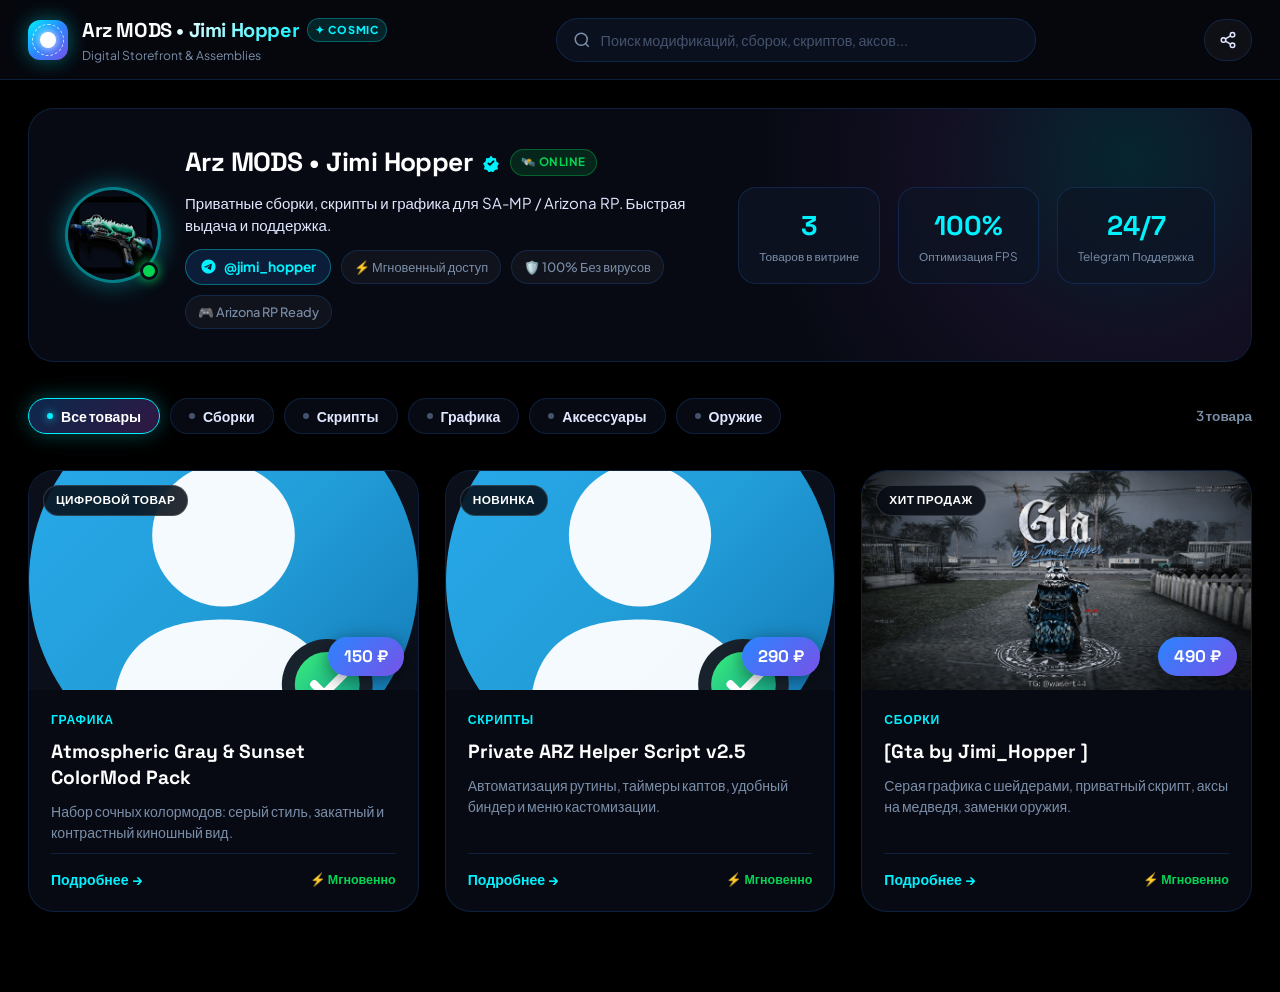
==== commit 4f25920c: "Add secret link + PIN admin protection for store owner" ====
--- a/index.html
+++ b/index.html
@@ -6,14 +6,14 @@
   <title>Arz MODS • Cosmic Digital Store</title>
   
   <!-- Favicon -->
-  <link rel="icon" type="image/svg+xml" href="/uploads/avatar.svg" />
+  <link rel="icon" type="image/svg+xml" href="uploads/avatar.svg" />
   
   <!-- Fonts -->
   <link rel="preconnect" href="https://fonts.googleapis.com">
   <link rel="preconnect" href="https://fonts.gstatic.com" crossorigin>
   <link href="https://fonts.googleapis.com/css2?family=Plus+Jakarta+Sans:wght@300;400;500;600;700;800&family=Space+Grotesk:wght@500;700&display=swap" rel="stylesheet">
   
-  <link rel="stylesheet" href="/style.css" />
+  <link rel="stylesheet" href="style.css" />
 </head>
 <body>
   <!-- Interactive Cosmic Canvas Starfield & Soft Shimmer -->
@@ -74,14 +74,23 @@
           </svg>
         </button>
 
-        <button id="btn-open-settings" class="cosmic-btn-icon" title="Настройки витрины">
+        <button id="btn-admin-logout" class="cosmic-btn-icon admin-only" title="Выйти из режима админа">
+          <svg width="18" height="18" viewBox="0 0 24 24" fill="none" stroke="currentColor" stroke-width="2">
+            <path d="M9 21H5a2 2 0 0 1-2-2V5a2 2 0 0 1 2-2h4"></path>
+            <polyline points="16 17 21 12 16 7"></polyline>
+            <line x1="21" y1="12" x2="9" y2="12"></line>
+          </svg>
+          <span class="btn-text-nav">Выход</span>
+        </button>
+
+        <button id="btn-open-settings" class="cosmic-btn-icon admin-only" title="Настройки витрины">
           <svg width="18" height="18" viewBox="0 0 24 24" fill="none" stroke="currentColor" stroke-width="2">
             <circle cx="12" cy="12" r="3"></circle>
             <path d="M19.4 15a1.65 1.65 0 0 0 .33 1.82l.06.06a2 2 0 0 1 0 2.83 2 2 0 0 1-2.83 0l-.06-.06a1.65 1.65 0 0 0-1.82-.33 1.65 1.65 0 0 0-1 1.51V21a2 2 0 0 1-2 2 2 2 0 0 1-2-2v-.09A1.65 1.65 0 0 0 9 19.4a1.65 1.65 0 0 0-1.82.33l-.06.06a2 2 0 0 1-2.83 0 2 2 0 0 1 0-2.83l.06-.06a1.65 1.65 0 0 0 .33-1.82 1.65 1.65 0 0 0-1.51-1H3a2 2 0 0 1-2-2 2 2 0 0 1 2-2h.09A1.65 1.65 0 0 0 4.6 9a1.65 1.65 0 0 0-.33-1.82l-.06-.06a2 2 0 0 1 0-2.83 2 2 0 0 1 2.83 0l.06.06a1.65 1.65 0 0 0 1.82.33H9a1.65 1.65 0 0 0 1-1.51V3a2 2 0 0 1 2-2 2 2 0 0 1 2 2v.09a1.65 1.65 0 0 0 1 1.51 1.65 1.65 0 0 0 1.82-.33l.06-.06a2 2 0 0 1 2.83 0 2 2 0 0 1 0 2.83l-.06.06a1.65 1.65 0 0 0-.33 1.82V9a1.65 1.65 0 0 0 1.51 1H21a2 2 0 0 1 2 2 2 2 0 0 1-2 2h-.09a1.65 1.65 0 0 0-1.51 1z"></path>
           </svg>
         </button>
 
-        <button id="btn-add-product" class="cosmic-cta-btn">
+        <button id="btn-add-product" class="cosmic-cta-btn admin-only">
           <span class="btn-glow-layer"></span>
           <svg width="17" height="17" viewBox="0 0 24 24" fill="none" stroke="currentColor" stroke-width="2.5">
             <line x1="12" y1="5" x2="12" y2="19"></line>
@@ -106,7 +115,7 @@
         <div class="hero-content">
           <div class="hero-creator-card">
             <div class="creator-avatar-cosmic">
-              <img id="store-avatar" src="/uploads/avatar.svg" alt="Avatar" class="avatar-img-cosmic" />
+              <img id="store-avatar" src="uploads/avatar.svg" alt="Avatar" class="avatar-img-cosmic" />
               <div class="cosmic-status-pulse" title="В сети 24/7"></div>
             </div>
             <div class="creator-info-cosmic">
@@ -193,7 +202,7 @@
           </div>
           <h3 class="empty-title">В этом секторе товаров не найдено</h3>
           <p class="empty-desc">Попробуйте изменить поисковый запрос или добавьте новый товар в витрину.</p>
-          <button id="empty-add-btn" class="cosmic-cta-btn">Добавить первый товар</button>
+          <button id="empty-add-btn" class="cosmic-cta-btn admin-only">Добавить первый товар</button>
         </div>
       </div>
     </section>
@@ -305,7 +314,7 @@
 
               <!-- Author / Creator Micro Card -->
               <div class="console-creator-row">
-                <img id="detail-author-avatar" src="/uploads/avatar.svg" alt="Author" class="creator-avatar-mini" />
+                <img id="detail-author-avatar" src="uploads/avatar.svg" alt="Author" class="creator-avatar-mini" />
                 <div class="creator-micro-info">
                   <div class="creator-micro-name">
                     <span id="detail-author-name">Jimi_Hopper</span>
@@ -344,7 +353,7 @@
               </div>
 
               <!-- Admin Controls for Product -->
-              <div class="console-admin-bar">
+              <div class="console-admin-bar admin-only">
                 <button id="btn-edit-current" class="btn-console-edit">
                   <svg width="15" height="15" viewBox="0 0 24 24" fill="none" stroke="currentColor" stroke-width="2">
                     <path d="M11 4H4a2 2 0 0 0-2 2v14a2 2 0 0 0 2 2h14a2 2 0 0 0 2-2v-7"></path>
@@ -552,7 +561,7 @@
         <div class="form-field">
           <label>Аватарка магазина</label>
           <div class="cosmic-image-uploader">
-            <img id="setting-avatar-preview" src="/uploads/avatar.svg" class="avatar-preview-round" alt="Avatar" />
+            <img id="setting-avatar-preview" src="uploads/avatar.svg" class="avatar-preview-round" alt="Avatar" />
             <div class="uploader-controls">
               <label class="btn-cosmic-upload">
                 Загрузить фото
@@ -561,6 +570,10 @@
               <input type="text" id="setting-avatar-url" placeholder="/uploads/avatar.svg" />
             </div>
           </div>
+        </div>
+        <div class="form-field">
+          <label for="setting-admin-pin">PIN-код для входа в админку (по умолчанию: 7777)</label>
+          <input type="password" id="setting-admin-pin" placeholder="7777" maxlength="8" />
         </div>
         <div class="cosmic-modal-footer">
           <button type="button" class="btn-cosmic-ghost" id="btn-cancel-settings">Отмена</button>
@@ -578,9 +591,33 @@
     </div>
   </div>
 
+  <!-- MODAL 5: Admin PIN Authorization -->
+  <div id="modal-admin-pin" class="cosmic-modal-overlay hidden">
+    <div class="cosmic-modal-box modal-box-pin">
+      <div class="modal-cosmic-glow"></div>
+      <div class="cosmic-modal-header">
+        <h3 class="modal-cosmic-title">🔒 Вход для владельца</h3>
+        <button class="modal-cosmic-close" id="modal-pin-close">&times;</button>
+      </div>
+      <form id="form-admin-pin" class="cosmic-modal-form">
+        <p class="pin-hint-text">
+          Введите PIN-код администратора для управления товарами и витриной:
+        </p>
+        <div class="pin-input-wrapper">
+          <input type="password" id="admin-pin-input" maxlength="8" placeholder="••••" autocomplete="off" required />
+        </div>
+        <div id="pin-error-msg" class="pin-error-text hidden">Неверный PIN-код! Попробуйте снова.</div>
+        <div class="cosmic-modal-footer">
+          <button type="button" class="btn-cosmic-ghost" id="btn-cancel-pin">Отмена</button>
+          <button type="submit" class="cosmic-cta-btn">Разблокировать</button>
+        </div>
+      </form>
+    </div>
+  </div>
+
   <!-- Cosmic Floating Notification Toast -->
   <div id="toast" class="cosmic-toast hidden"></div>
 
-  <script src="/app.js"></script>
+  <script src="app.js"></script>
 </body>
 </html>
--- a/style.css
+++ b/style.css
@@ -1767,3 +1767,87 @@
   from { opacity: 0; transform: scale(0.96); }
   to { opacity: 1; transform: scale(1); }
 }
+
+/* ============================================================
+   ADMIN ACCESS & SECURITY (LINK + PIN AUTHORIZATION)
+   ============================================================ */
+
+.admin-only {
+  display: none !important;
+}
+
+body.is-admin .admin-only {
+  display: inline-flex !important;
+}
+
+body.is-admin div.admin-only,
+body.is-admin .console-admin-bar.admin-only {
+  display: flex !important;
+}
+
+/* Modal: PIN Auth */
+.modal-box-pin {
+  max-width: 440px;
+  text-align: center;
+  border-color: rgba(0, 242, 254, 0.4);
+}
+
+.modal-box-pin .cosmic-modal-form {
+  align-items: center;
+  gap: 20px;
+  padding: 28px 24px 24px;
+}
+
+.pin-hint-text {
+  font-size: 0.94rem;
+  color: var(--text-stellar);
+  line-height: 1.5;
+  margin: 0;
+  max-width: 320px;
+}
+
+.pin-input-wrapper {
+  width: 100%;
+  max-width: 250px;
+  margin: 4px auto 0;
+}
+
+.pin-input-wrapper input {
+  width: 100%;
+  font-family: monospace, inherit;
+  font-size: 2.2rem;
+  letter-spacing: 0.35em;
+  text-align: center;
+  padding: 12px 16px;
+  background: rgba(10, 15, 28, 0.95);
+  border: 2px solid var(--border-cosmic-hover);
+  border-radius: var(--radius-md);
+  color: var(--neon-cyan);
+  outline: none;
+  font-weight: 800;
+  transition: all var(--duration-fast);
+  box-shadow: inset 0 2px 10px rgba(0, 0, 0, 0.6);
+}
+
+.pin-input-wrapper input:focus {
+  border-color: var(--neon-cyan);
+  box-shadow: 0 0 25px rgba(0, 242, 254, 0.45), inset 0 2px 10px rgba(0, 0, 0, 0.6);
+}
+
+.pin-error-text {
+  color: var(--neon-pink);
+  font-size: 0.88rem;
+  font-weight: 700;
+  background: rgba(247, 37, 133, 0.12);
+  border: 1px solid rgba(247, 37, 133, 0.35);
+  padding: 8px 16px;
+  border-radius: var(--radius-sm);
+  animation: pinShake 0.4s ease;
+}
+
+@keyframes pinShake {
+  0%, 100% { transform: translateX(0); }
+  20%, 60% { transform: translateX(-8px); }
+  40%, 80% { transform: translateX(8px); }
+}
+
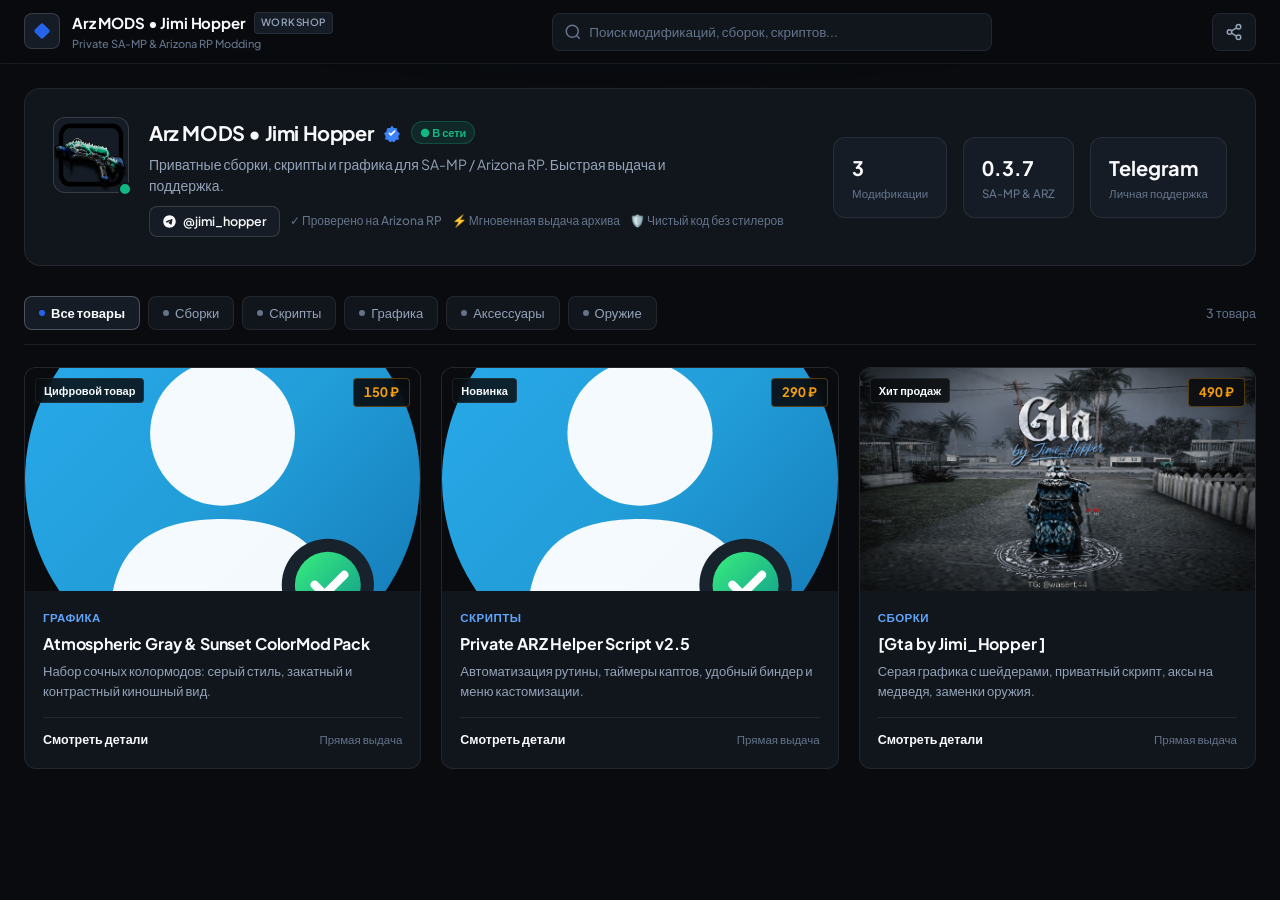
==== commit 787f5ec1: "Redesign: Bespoke Jimi Hopper workshop design system, eliminate AI tropes and neon blur clutter" ====
--- a/index.html
+++ b/index.html
@@ -3,11 +3,126 @@
 <head>
   <meta charset="UTF-8" />
   <meta name="viewport" content="width=device-width, initial-scale=1.0" />
-  <title>Arz MODS • Cosmic Digital Store</title>
+  
+  <!-- Primary Meta Tags -->
+  <title>Arz MODS • Jimi Hopper Workshop</title>
+  <meta name="title" content="Arz MODS • Jimi Hopper Workshop" />
+  <meta name="description" content="Приватные сборки, скрипты и графика для SA-MP / Arizona RP от Jimi Hopper. Быстрая выдача и поддержка." />
+  <meta name="keywords" content="arizona rp, samp, gta sa, сборка samp, скрипты arizona, jimi hopper, colormod, arz mods, gta сборка" />
+  <meta name="author" content="Jimi Hopper" />
+  <meta name="robots" content="index, follow" />
+  <meta name="theme-color" content="#090b0e" />
+  <meta name="referrer" content="strict-origin-when-cross-origin" />
+  
+  <!-- Canonical & PWA -->
+  <link rel="canonical" href="https://qwertyozzi.github.io/web1/" />
+  <link rel="manifest" href="manifest.json" />
   
   <!-- Favicon -->
   <link rel="icon" type="image/svg+xml" href="uploads/avatar.svg" />
+  <link rel="apple-touch-icon" href="uploads/avatar.svg" />
   
+  <!-- Open Graph / Facebook -->
+  <meta property="og:type" content="website" />
+  <meta property="og:site_name" content="Arz MODS" />
+  <meta property="og:url" content="https://qwertyozzi.github.io/web1/" />
+  <meta property="og:title" content="Arz MODS • Jimi Hopper Workshop" />
+  <meta property="og:description" content="Приватные сборки, скрипты и графика для SA-MP / Arizona RP. Быстрая выдача и поддержка." />
+  <meta property="og:image" content="https://qwertyozzi.github.io/web1/uploads/byo_cover.jpeg" />
+
+  <!-- Twitter Card -->
+  <meta name="twitter:card" content="summary_large_image" />
+  <meta name="twitter:url" content="https://qwertyozzi.github.io/web1/" />
+  <meta name="twitter:title" content="Arz MODS • Jimi Hopper Workshop" />
+  <meta name="twitter:description" content="Приватные сборки, скрипты и графика для SA-MP / Arizona RP. Быстрая выдача и поддержка." />
+  <meta name="twitter:image" content="https://qwertyozzi.github.io/web1/uploads/byo_cover.jpeg" />
+  
+  <!-- Structured Data: JSON-LD (Schema.org WebSite, Store, OfferCatalog) -->
+  <script type="application/ld+json">
+  {
+    "@context": "https://schema.org",
+    "@graph": [
+      {
+        "@type": "WebSite",
+        "@id": "https://qwertyozzi.github.io/web1/#website",
+        "url": "https://qwertyozzi.github.io/web1/",
+        "name": "Arz MODS • Jimi Hopper Workshop",
+        "description": "Приватные сборки, скрипты и сочная графика для SA-MP / Arizona RP от Jimi Hopper.",
+        "inLanguage": "ru-RU",
+        "potentialAction": {
+          "@type": "SearchAction",
+          "target": "https://qwertyozzi.github.io/web1/?q={search_term_string}",
+          "query-input": "required name=search_term_string"
+        }
+      },
+      {
+        "@type": "OnlineStore",
+        "@id": "https://qwertyozzi.github.io/web1/#store",
+        "name": "Arz MODS",
+        "url": "https://qwertyozzi.github.io/web1/",
+        "logo": "https://qwertyozzi.github.io/web1/uploads/avatar.svg",
+        "image": "https://qwertyozzi.github.io/web1/uploads/byo_cover.jpeg",
+        "description": "Приватные сборки, скрипты и графика для SA-MP / Arizona RP. Быстрая выдача и поддержка.",
+        "currenciesAccepted": "RUB",
+        "paymentAccepted": "SBP, Bank Card, Crypto, YuMoney",
+        "priceRange": "150₽ - 490₽",
+        "hasOfferCatalog": {
+          "@type": "OfferCatalog",
+          "name": "Каталог цифровых товаров Arz MODS",
+          "itemListElement": [
+            {
+              "@type": "Offer",
+              "itemOffered": {
+                "@type": "Product",
+                "name": "[Gta by Jimi_Hopper ]",
+                "description": "Серая графика с шейдерами, приватный скрипт, аксы на медведя, заменки оружия.",
+                "image": "https://qwertyozzi.github.io/web1/uploads/byo_cover.jpeg",
+                "offers": {
+                  "@type": "Offer",
+                  "price": "490",
+                  "priceCurrency": "RUB",
+                  "availability": "https://schema.org/InStock",
+                  "url": "https://qwertyozzi.github.io/web1/?p=ByO"
+                }
+              }
+            },
+            {
+              "@type": "Offer",
+              "itemOffered": {
+                "@type": "Product",
+                "name": "Private ARZ Helper Script v2.5",
+                "description": "Автоматизация рутины, таймеры каптов, удобный биндер и меню кастомизации.",
+                "offers": {
+                  "@type": "Offer",
+                  "price": "290",
+                  "priceCurrency": "RUB",
+                  "availability": "https://schema.org/InStock",
+                  "url": "https://qwertyozzi.github.io/web1/?p=arizona-helper"
+                }
+              }
+            },
+            {
+              "@type": "Offer",
+              "itemOffered": {
+                "@type": "Product",
+                "name": "Atmospheric Gray & Sunset ColorMod Pack",
+                "description": "Набор сочных колормодов: серый стиль, закатный и контрастный киношный вид.",
+                "offers": {
+                  "@type": "Offer",
+                  "price": "150",
+                  "priceCurrency": "RUB",
+                  "availability": "https://schema.org/InStock",
+                  "url": "https://qwertyozzi.github.io/web1/?p=colormod-pack"
+                }
+              }
+            }
+          ]
+        }
+      }
+    ]
+  }
+  </script>
+
   <!-- Fonts -->
   <link rel="preconnect" href="https://fonts.googleapis.com">
   <link rel="preconnect" href="https://fonts.gstatic.com" crossorigin>
@@ -16,29 +131,19 @@
   <link rel="stylesheet" href="style.css" />
 </head>
 <body>
-  <!-- Interactive Cosmic Canvas Starfield & Soft Shimmer -->
-  <canvas id="cosmic-canvas"></canvas>
-  <div class="blue-shimmer-layer">
-    <div class="blue-shimmer shimmer-1"></div>
-    <div class="blue-shimmer shimmer-2"></div>
-    <div class="blue-shimmer shimmer-3"></div>
-    <div class="blue-shimmer shimmer-4"></div>
-  </div>
-
-  <!-- Cosmic Top App Navigation Bar -->
+  <!-- Top App Navigation Bar -->
   <header class="cosmic-navbar">
     <div class="nav-container">
       <div class="nav-brand" id="nav-brand-btn">
         <div class="brand-logo-cosmic">
           <span class="logo-core"></span>
-          <span class="logo-orbit"></span>
         </div>
         <div class="brand-text-block">
           <div class="brand-title-row">
             <span id="nav-brand-title" class="brand-name">Arz MODS</span>
-            <span class="cosmic-badge">✦ COSMIC</span>
-          </div>
-          <span class="brand-subtitle">Digital Storefront & Assemblies</span>
+            <span class="cosmic-badge">WORKSHOP</span>
+          </div>
+          <span class="brand-subtitle">Private SA-MP &amp; Arizona RP Modding</span>
         </div>
       </div>
 
@@ -49,14 +154,14 @@
             <circle cx="11" cy="11" r="8"></circle>
             <line x1="21" y1="21" x2="16.65" y2="16.65"></line>
           </svg>
-          <input type="text" id="global-search" placeholder="Поиск модификаций, сборок, скриптов, аксов..." />
-          <button id="search-clear-btn" class="search-clear hidden">&times;</button>
+          <input type="text" id="global-search" placeholder="Поиск модификаций, сборок, скриптов..." aria-label="Поиск товаров в каталоге" />
+          <button id="search-clear-btn" class="search-clear hidden" aria-label="Очистить поисковый запрос">&times;</button>
         </div>
       </div>
 
       <!-- Navigation Actions -->
       <div class="nav-actions">
-        <button id="btn-back-nav" class="cosmic-btn-icon hidden" title="Вернуться в каталог">
+        <button id="btn-back-nav" class="cosmic-btn-icon hidden" title="Вернуться в каталог" aria-label="Вернуться в каталог">
           <svg width="20" height="20" viewBox="0 0 24 24" fill="none" stroke="currentColor" stroke-width="2.2">
             <line x1="19" y1="12" x2="5" y2="12"></line>
             <polyline points="12 19 5 12 12 5"></polyline>
@@ -64,7 +169,7 @@
           <span class="btn-text-nav">Каталог</span>
         </button>
 
-        <button id="btn-share-page" class="cosmic-btn-icon" title="Поделиться ссылкой">
+        <button id="btn-share-page" class="cosmic-btn-icon" title="Поделиться ссылкой" aria-label="Поделиться ссылкой на магазин">
           <svg width="18" height="18" viewBox="0 0 24 24" fill="none" stroke="currentColor" stroke-width="2">
             <circle cx="18" cy="5" r="3"></circle>
             <circle cx="6" cy="12" r="3"></circle>
@@ -74,7 +179,7 @@
           </svg>
         </button>
 
-        <button id="btn-admin-logout" class="cosmic-btn-icon admin-only" title="Выйти из режима админа">
+        <button id="btn-admin-logout" class="cosmic-btn-icon admin-only" title="Выйти из режима админа" aria-label="Выйти из режима администратора">
           <svg width="18" height="18" viewBox="0 0 24 24" fill="none" stroke="currentColor" stroke-width="2">
             <path d="M9 21H5a2 2 0 0 1-2-2V5a2 2 0 0 1 2-2h4"></path>
             <polyline points="16 17 21 12 16 7"></polyline>
@@ -83,15 +188,23 @@
           <span class="btn-text-nav">Выход</span>
         </button>
 
-        <button id="btn-open-settings" class="cosmic-btn-icon admin-only" title="Настройки витрины">
+        <button id="btn-open-settings" class="cosmic-btn-icon admin-only" title="Настройки витрины" aria-label="Настройки витрины">
           <svg width="18" height="18" viewBox="0 0 24 24" fill="none" stroke="currentColor" stroke-width="2">
             <circle cx="12" cy="12" r="3"></circle>
             <path d="M19.4 15a1.65 1.65 0 0 0 .33 1.82l.06.06a2 2 0 0 1 0 2.83 2 2 0 0 1-2.83 0l-.06-.06a1.65 1.65 0 0 0-1.82-.33 1.65 1.65 0 0 0-1 1.51V21a2 2 0 0 1-2 2 2 2 0 0 1-2-2v-.09A1.65 1.65 0 0 0 9 19.4a1.65 1.65 0 0 0-1.82.33l-.06.06a2 2 0 0 1-2.83 0 2 2 0 0 1 0-2.83l.06-.06a1.65 1.65 0 0 0 .33-1.82 1.65 1.65 0 0 0-1.51-1H3a2 2 0 0 1-2-2 2 2 0 0 1 2-2h.09A1.65 1.65 0 0 0 4.6 9a1.65 1.65 0 0 0-.33-1.82l-.06-.06a2 2 0 0 1 0-2.83 2 2 0 0 1 2.83 0l.06.06a1.65 1.65 0 0 0 1.82.33H9a1.65 1.65 0 0 0 1-1.51V3a2 2 0 0 1 2-2 2 2 0 0 1 2 2v.09a1.65 1.65 0 0 0 1 1.51 1.65 1.65 0 0 0 1.82-.33l.06-.06a2 2 0 0 1 2.83 0 2 2 0 0 1 0 2.83l-.06.06a1.65 1.65 0 0 0-.33 1.82V9a1.65 1.65 0 0 0 1.51 1H21a2 2 0 0 1 2 2 2 2 0 0 1-2 2h-.09a1.65 1.65 0 0 0-1.51 1z"></path>
           </svg>
         </button>
 
-        <button id="btn-add-product" class="cosmic-cta-btn admin-only">
-          <span class="btn-glow-layer"></span>
+        <button id="btn-admin-publish" class="cosmic-cta-btn admin-only btn-publish-cosmic" title="Опубликовать изменения на GitHub для всех посетителей" aria-label="Опубликовать изменения на GitHub">
+          <svg width="17" height="17" viewBox="0 0 24 24" fill="none" stroke="currentColor" stroke-width="2.2">
+            <path d="M4 14.899A7 7 0 1 1 15.71 8h1.79a4.5 4.5 0 0 1 2.5 8.242"></path>
+            <path d="M12 12v9"></path>
+            <path d="m16 16-4-4-4 4"></path>
+          </svg>
+          <span>Опубликовать для всех</span>
+        </button>
+
+        <button id="btn-add-product" class="cosmic-cta-btn admin-only" aria-label="Добавить новый товар">
           <svg width="17" height="17" viewBox="0 0 24 24" fill="none" stroke="currentColor" stroke-width="2.5">
             <line x1="12" y1="5" x2="12" y2="19"></line>
             <line x1="5" y1="12" x2="19" y2="12"></line>
@@ -102,63 +215,62 @@
     </div>
   </header>
 
-  <!-- Main Content Wrapper (Widescreen up to 1360px) -->
+  <!-- Main Content Wrapper -->
   <div class="cosmic-main-layout">
 
     <!-- ========================================================
-         VIEW 1: STOREFRONT CATALOG (Widescreen Cosmic Showcase)
+         VIEW 1: STOREFRONT CATALOG (Workshop Showcase)
          ======================================================== -->
     <section id="catalog-view" class="view-panel">
-      <!-- Cosmic Hero Store Profile Banner -->
+      <!-- Store Profile Banner -->
       <div class="cosmic-hero-banner">
-        <div class="hero-cosmic-backdrop"></div>
         <div class="hero-content">
           <div class="hero-creator-card">
             <div class="creator-avatar-cosmic">
-              <img id="store-avatar" src="uploads/avatar.svg" alt="Avatar" class="avatar-img-cosmic" />
-              <div class="cosmic-status-pulse" title="В сети 24/7"></div>
+              <img id="store-avatar" src="uploads/avatar.svg" alt="Аватар Jimi Hopper" class="avatar-img-cosmic" width="76" height="76" />
+              <div class="cosmic-status-pulse" title="В сети"></div>
             </div>
             <div class="creator-info-cosmic">
               <div class="creator-name-row">
                 <h1 id="store-name" class="creator-title">Arz MODS • Jimi Hopper</h1>
-                <span class="cosmic-verified" title="Верифицированный продавец">
-                  <svg width="18" height="18" viewBox="0 0 24 24" fill="#00f2fe">
+                <span class="cosmic-verified" title="Верифицированный автор">
+                  <svg width="18" height="18" viewBox="0 0 24 24" fill="#3b82f6">
                     <path d="M12 2L14.4 5.4L18.6 5.8L19.2 10L22.6 12.6L20.4 16.2L21.4 20.4L17.2 21.4L14.8 24.6L12 23L9.2 24.6L6.8 21.4L2.6 20.4L3.6 16.2L1.4 12.6L4.8 10L5.4 5.8L9.6 5.4L12 2Z"/>
-                    <path d="M8.5 12.5L10.5 14.5L15.5 9.5" stroke="#06080e" stroke-width="2.4" stroke-linecap="round" stroke-linejoin="round"/>
+                    <path d="M8.5 12.5L10.5 14.5L15.5 9.5" stroke="#ffffff" stroke-width="2.2" stroke-linecap="round" stroke-linejoin="round"/>
                   </svg>
                 </span>
-                <span class="cosmic-pill-online">🛰️ ONLINE</span>
+                <span class="cosmic-pill-online">● В сети</span>
               </div>
               <p id="store-bio" class="creator-bio">
-                Приватные сборки, топовые скрипты и сочная графика для SA-MP / Arizona RP. Мгновенная выдача и личная поддержка.
+                Приватные сборки, скрипты и графика для SA-MP / Arizona RP. Быстрая выдача и поддержка.
               </p>
               <div class="creator-tags-row">
-                <a id="store-tg-link" href="https://t.me/jimi_hopper" target="_blank" class="cosmic-tg-link">
-                  <svg width="17" height="17" viewBox="0 0 24 24" fill="currentColor">
+                <a id="store-tg-link" href="https://t.me/jimi_hopper" target="_blank" rel="noopener noreferrer" class="cosmic-tg-link" aria-label="Написать в Telegram @jimi_hopper">
+                  <svg width="15" height="15" viewBox="0 0 24 24" fill="currentColor">
                     <path d="M12 2C6.48 2 2 6.48 2 12s4.48 10 10 10 10-4.48 10-10S17.52 2 12 2zm4.64 6.8c-.15 1.58-.8 5.42-1.13 7.19-.14.75-.42 1-.68 1.03-.58.05-1.02-.38-1.58-.75-.88-.58-1.38-.94-2.23-1.5-.99-.65-.35-1.01.22-1.59.15-.15 2.71-2.48 2.76-2.69a.2.2 0 00-.05-.18c-.06-.05-.14-.03-.21-.02-.09.02-1.49.95-4.22 2.79-.4.27-.76.41-1.08.4-.36-.01-1.04-.2-1.55-.37-.63-.2-1.12-.31-1.08-.66.02-.18.27-.36.74-.55 2.92-1.27 4.86-2.11 5.83-2.52 2.78-1.16 3.35-1.36 3.73-1.36.08 0 .27.02.39.12.1.08.13.19.14.27-.01.06.01.24 0 .34z"/>
                   </svg>
                   <span id="store-tg-handle">@jimi_hopper</span>
                 </a>
-                <span class="cosmic-stat-chip">⚡ Мгновенный доступ</span>
-                <span class="cosmic-stat-chip">🛡️ 100% Без вирусов</span>
-                <span class="cosmic-stat-chip">🎮 Arizona RP Ready</span>
-              </div>
-            </div>
-          </div>
-
-          <!-- Quick Store Stats on Desktop -->
+                <span class="cosmic-stat-chip">✓ Проверено на Arizona RP</span>
+                <span class="cosmic-stat-chip">⚡ Мгновенная выдача архива</span>
+                <span class="cosmic-stat-chip">🛡️ Чистый код без стилеров</span>
+              </div>
+            </div>
+          </div>
+
+          <!-- Quick Store Specs on Desktop -->
           <div class="hero-stats-panel">
             <div class="stat-box">
               <span class="stat-number" id="stats-total-products">3</span>
-              <span class="stat-label">Товаров в витрине</span>
+              <span class="stat-label">Модификации</span>
             </div>
             <div class="stat-box">
-              <span class="stat-number">100%</span>
-              <span class="stat-label">Оптимизация FPS</span>
+              <span class="stat-number">0.3.7</span>
+              <span class="stat-label">SA-MP &amp; ARZ</span>
             </div>
             <div class="stat-box">
-              <span class="stat-number">24/7</span>
-              <span class="stat-label">Telegram Поддержка</span>
+              <span class="stat-number">Telegram</span>
+              <span class="stat-label">Личная поддержка</span>
             </div>
           </div>
         </div>
@@ -189,7 +301,7 @@
         <div class="products-counter-badge" id="products-count">3 товара</div>
       </div>
 
-      <!-- Widescreen Responsive Grid of Products -->
+      <!-- Responsive Grid of Products -->
       <div class="products-showcase">
         <div id="products-grid" class="cosmic-products-grid">
           <!-- Dynamically inserted product cards -->
@@ -198,10 +310,13 @@
         <!-- Empty State -->
         <div id="empty-state" class="cosmic-empty-state hidden">
           <div class="empty-cosmic-ring">
-            <span class="empty-icon">🪐</span>
-          </div>
-          <h3 class="empty-title">В этом секторе товаров не найдено</h3>
-          <p class="empty-desc">Попробуйте изменить поисковый запрос или добавьте новый товар в витрину.</p>
+            <svg width="24" height="24" viewBox="0 0 24 24" fill="none" stroke="currentColor" stroke-width="2">
+              <circle cx="11" cy="11" r="8"></circle>
+              <line x1="21" y1="21" x2="16.65" y2="16.65"></line>
+            </svg>
+          </div>
+          <h3 class="empty-title">Товаров не найдено</h3>
+          <p class="empty-desc">Попробуйте изменить категорию или поисковый запрос.</p>
           <button id="empty-add-btn" class="cosmic-cta-btn admin-only">Добавить первый товар</button>
         </div>
       </div>
@@ -213,7 +328,7 @@
     <section id="product-view" class="view-panel hidden">
       <!-- Cosmic Breadcrumb Navigation -->
       <div class="cosmic-breadcrumbs">
-        <a href="/" id="breadcrumb-home" class="crumb-link">Каталог</a>
+        <a href="#/" id="breadcrumb-home" class="crumb-link" aria-label="Вернуться в каталог товаров">Каталог</a>
         <span class="crumb-sep">›</span>
         <span id="breadcrumb-category" class="crumb-cat">Сборки</span>
         <span class="crumb-sep">›</span>
@@ -228,14 +343,14 @@
           <!-- Hero Banner with Ambient Halo Glow -->
           <div class="cosmic-media-stage" id="media-stage">
             <div class="stage-ambient-glow" id="stage-glow"></div>
-            <img id="detail-image" src="" alt="Product Cover" class="stage-img" />
+            <img id="detail-image" src="uploads/avatar.svg" alt="Обложка товара" class="stage-img" width="800" height="450" />
             
             <div class="stage-overlay-badges">
               <span id="detail-badge" class="badge-cosmic-pill">Хит продаж</span>
               <span id="detail-category-tag" class="badge-cosmic-cat">Сборки</span>
             </div>
 
-            <button id="btn-zoom-image" class="btn-stage-zoom" title="Полноэкранный просмотр">
+            <button id="btn-zoom-image" class="btn-stage-zoom" title="Полноэкранный просмотр" aria-label="Полноэкранный просмотр обложки">
               <svg width="20" height="20" viewBox="0 0 24 24" fill="none" stroke="currentColor" stroke-width="2">
                 <polyline points="15 3 21 3 21 9"></polyline>
                 <polyline points="9 21 3 21 3 15"></polyline>
@@ -245,34 +360,34 @@
             </button>
           </div>
 
-          <!-- Feature Cards Grid -->
+          <!-- Technical Specs Matrix -->
           <div class="cosmic-features-matrix">
             <div class="matrix-card">
               <div class="matrix-icon">⚡</div>
               <div class="matrix-info">
-                <span class="matrix-title">FPS Буст & Оптимизация</span>
-                <span class="matrix-desc">Плавная стрельба без лагов даже на слабых ПК</span>
+                <span class="matrix-title">Оптимизация FPS</span>
+                <span class="matrix-desc">Стабильный фреймрейт для каптов и людных мест</span>
               </div>
             </div>
             <div class="matrix-card">
-              <div class="matrix-icon">🎨</div>
+              <div class="matrix-icon">🎯</div>
               <div class="matrix-info">
-                <span class="matrix-title">Приватная серая графика</span>
-                <span class="matrix-desc">Кинематографичные шейдеры и эффекты</span>
+                <span class="matrix-title">Графика &amp; ColorMod</span>
+                <span class="matrix-desc">Чёткая видимость без замыливания прицела</span>
               </div>
             </div>
             <div class="matrix-card">
-              <div class="matrix-icon">🔫</div>
+              <div class="matrix-icon">📦</div>
               <div class="matrix-info">
-                <span class="matrix-title">Кастомные скины и звуки</span>
-                <span class="matrix-desc">Заменки на калаши, обрез и медведя</span>
+                <span class="matrix-title">Комплектация</span>
+                <span class="matrix-desc">Скрипты, кастомные заменки и звуки</span>
               </div>
             </div>
             <div class="matrix-card">
               <div class="matrix-icon">🛡️</div>
               <div class="matrix-info">
-                <span class="matrix-title">Гарантия & Поддержка</span>
-                <span class="matrix-desc">Прямая связь с разработчиком сборки</span>
+                <span class="matrix-title">Безопасность</span>
+                <span class="matrix-desc">Проверено на отсутствие стилеров и вредоносного ПО</span>
               </div>
             </div>
           </div>
@@ -280,7 +395,7 @@
           <!-- Rich Detailed Description Panel -->
           <div class="cosmic-description-panel">
             <div class="panel-header-tabs">
-              <span class="active-tab">📖 Подробное описание модификации</span>
+              <span class="active-tab">Описание модификации</span>
             </div>
             <div id="detail-description" class="cosmic-rich-description">
               <!-- Rendered formatted description -->
@@ -288,7 +403,7 @@
           </div>
         </div>
 
-        <!-- RIGHT COLUMN: Sticky Cosmic Purchase Glass Console -->
+        <!-- RIGHT COLUMN: Sticky Purchase Console -->
         <div class="product-right-column">
           <div class="sticky-purchase-console">
             <div class="console-glass-card">
@@ -296,41 +411,40 @@
               <div class="console-badge-row">
                 <span class="pulse-chip">
                   <span class="pulse-ring"></span>
-                  Мгновенный доступ
+                  Мгновенная выдача
                 </span>
-                <span class="chip-format">Цифровой архив</span>
+                <span class="chip-format">ZIP-архив</span>
               </div>
 
               <h1 id="detail-title" class="product-headline">[Gta by Jimi_Hopper ]</h1>
 
-              <!-- Price Box with Cosmic Gradient -->
+              <!-- Price Box -->
               <div class="cosmic-price-box">
                 <div class="price-digits">
                   <span class="price-val" id="detail-price">490</span>
                   <span class="currency-sym" id="detail-currency">₽</span>
                 </div>
-                <span class="price-badge-tag">Лучшая цена</span>
+                <span class="price-badge-tag">Прямая покупка</span>
               </div>
 
               <!-- Author / Creator Micro Card -->
               <div class="console-creator-row">
-                <img id="detail-author-avatar" src="uploads/avatar.svg" alt="Author" class="creator-avatar-mini" />
+                <img id="detail-author-avatar" src="uploads/avatar.svg" alt="Аватар автора Jimi Hopper" class="creator-avatar-mini" width="40" height="40" />
                 <div class="creator-micro-info">
                   <div class="creator-micro-name">
                     <span id="detail-author-name">Jimi_Hopper</span>
                     <span class="mini-verified">✓</span>
                   </div>
-                  <span class="creator-micro-role">Автор & Продавец сборки</span>
+                  <span class="creator-micro-role">Автор &amp; Разработчик</span>
                 </div>
-                <a id="detail-tg-contact" href="https://t.me/jimi_hopper" target="_blank" class="btn-micro-chat" title="Написать в Telegram">
+                <a id="detail-tg-contact" href="https://t.me/jimi_hopper" target="_blank" rel="noopener noreferrer" class="btn-micro-chat" title="Написать в Telegram" aria-label="Написать автору в Telegram">
                   Telegram
                 </a>
               </div>
 
-              <!-- Primary CTA Action Button with Cosmic Glow -->
-              <button id="btn-buy-action" class="cosmic-checkout-btn">
-                <span class="checkout-glow-halo"></span>
-                <svg width="22" height="22" viewBox="0 0 24 24" fill="currentColor">
+              <!-- Primary CTA Action Button -->
+              <button id="btn-buy-action" class="cosmic-checkout-btn" aria-label="Оформить заказ в Telegram">
+                <svg width="20" height="20" viewBox="0 0 24 24" fill="currentColor">
                   <path d="M12 2C6.48 2 2 6.48 2 12s4.48 10 10 10 10-4.48 10-10S17.52 2 12 2zm4.64 6.8c-.15 1.58-.8 5.42-1.13 7.19-.14.75-.42 1-.68 1.03-.58.05-1.02-.38-1.58-.75-.88-.58-1.38-.94-2.23-1.5-.99-.65-.35-1.01.22-1.59.15-.15 2.71-2.48 2.76-2.69a.2.2 0 00-.05-.18c-.06-.05-.14-.03-.21-.02-.09.02-1.49.95-4.22 2.79-.4.27-.76.41-1.08.4-.36-.01-1.04-.2-1.55-.37-.63-.2-1.12-.31-1.08-.66.02-.18.27-.36.74-.55 2.92-1.27 4.86-2.11 5.83-2.52 2.78-1.16 3.35-1.36 3.73-1.36.08 0 .27.02.39.12.1.08.13.19.14.27-.01.06.01.24 0 .34z"/>
                 </svg>
                 <span id="buy-button-text">Купить в Telegram за 490 ₽</span>
@@ -340,15 +454,15 @@
               <div class="console-perks-list">
                 <div class="perk-item">
                   <span class="perk-ico">🔒</span>
-                  <span>Безопасная оплата (СБП, Карты, ЮMoney, Крипта)</span>
+                  <span>Оплата через СБП, Банковские карты, ЮMoney</span>
                 </div>
                 <div class="perk-item">
                   <span class="perk-ico">⚡</span>
-                  <span>Прямая ссылка на скачивание архива и скрипта</span>
+                  <span>Прямая ссылка на архив сразу после подтверждения</span>
                 </div>
                 <div class="perk-item">
                   <span class="perk-ico">💬</span>
-                  <span>Помощь в установке от автора в Telegram</span>
+                  <span>Помощь в установке и настройке от автора</span>
                 </div>
               </div>
 
@@ -389,11 +503,11 @@
       <div class="modal-cosmic-glow"></div>
       <div class="cosmic-modal-header">
         <h3 class="modal-cosmic-title">Оформление и получение товара</h3>
-        <button class="modal-cosmic-close" id="modal-buy-close">&times;</button>
+        <button class="modal-cosmic-close" id="modal-buy-close" aria-label="Закрыть окно покупки">&times;</button>
       </div>
       <div class="cosmic-modal-body">
         <div class="modal-product-preview-bar">
-          <img id="buy-modal-thumb" src="" alt="Thumbnail" class="modal-thumb-img" />
+          <img id="buy-modal-thumb" src="uploads/avatar.svg" alt="Миниатюра товара" class="modal-thumb-img" width="72" height="72" />
           <div class="modal-thumb-info">
             <h4 id="buy-modal-title" class="modal-thumb-title">[Gta by Jimi_Hopper ]</h4>
             <div class="modal-thumb-price" id="buy-modal-price">490 ₽</div>
@@ -419,14 +533,14 @@
             <div class="step-badge-rocket">🚀</div>
             <div class="step-info">
               <strong>Мгновенное скачивание:</strong>
-              <a id="modal-download-link" href="#" target="_blank" class="cosmic-download-pill">
+              <a id="modal-download-link" href="https://t.me/jimi_hopper" target="_blank" rel="noopener noreferrer" class="cosmic-download-pill" aria-label="Скачать файл напрямую">
                 Скачать архив напрямую &rarr;
               </a>
             </div>
           </div>
         </div>
 
-        <a id="buy-tg-action-btn" href="https://t.me/jimi_hopper" target="_blank" class="cosmic-checkout-btn full-btn">
+        <a id="buy-tg-action-btn" href="https://t.me/jimi_hopper" target="_blank" rel="noopener noreferrer" class="cosmic-checkout-btn full-btn" aria-label="Написать автору в Telegram">
           <svg width="22" height="22" viewBox="0 0 24 24" fill="currentColor">
             <path d="M12 2C6.48 2 2 6.48 2 12s4.48 10 10 10 10-4.48 10-10S17.52 2 12 2zm4.64 6.8c-.15 1.58-.8 5.42-1.13 7.19-.14.75-.42 1-.68 1.03-.58.05-1.02-.38-1.58-.75-.88-.58-1.38-.94-2.23-1.5-.99-.65-.35-1.01.22-1.59.15-.15 2.71-2.48 2.76-2.69a.2.2 0 00-.05-.18c-.06-.05-.14-.03-.21-.02-.09.02-1.49.95-4.22 2.79-.4.27-.76.41-1.08.4-.36-.01-1.04-.2-1.55-.37-.63-.2-1.12-.31-1.08-.66.02-.18.27-.36.74-.55 2.92-1.27 4.86-2.11 5.83-2.52 2.78-1.16 3.35-1.36 3.73-1.36.08 0 .27.02.39.12.1.08.13.19.14.27-.01.06.01.24 0 .34z"/>
           </svg>
@@ -442,7 +556,7 @@
       <div class="modal-cosmic-glow"></div>
       <div class="cosmic-modal-header">
         <h3 id="modal-product-title" class="modal-cosmic-title">Добавить товар в витрину</h3>
-        <button class="modal-cosmic-close" id="modal-product-close">&times;</button>
+        <button class="modal-cosmic-close" id="modal-product-close" aria-label="Закрыть окно товара">&times;</button>
       </div>
       <form id="form-product" class="cosmic-modal-form">
         <input type="hidden" id="form-prod-id" value="" />
@@ -489,8 +603,8 @@
           <label>Обложка товара (Файл с ПК или Ссылка)</label>
           <div class="cosmic-image-uploader">
             <div class="uploader-preview" id="img-preview-box">
-              <img id="img-preview" src="" alt="Превью" class="hidden" />
-              <span id="img-preview-placeholder">🪐 Нет изображения</span>
+              <img id="img-preview" src="uploads/avatar.svg" alt="Превью" class="hidden" width="96" height="96" />
+              <span id="img-preview-placeholder">Нет изображения</span>
             </div>
             <div class="uploader-controls">
               <label class="btn-cosmic-upload">
@@ -543,7 +657,7 @@
       <div class="modal-cosmic-glow"></div>
       <div class="cosmic-modal-header">
         <h3 class="modal-cosmic-title">Настройки витрины</h3>
-        <button class="modal-cosmic-close" id="modal-settings-close">&times;</button>
+        <button class="modal-cosmic-close" id="modal-settings-close" aria-label="Закрыть окно настроек">&times;</button>
       </div>
       <form id="form-settings" class="cosmic-modal-form">
         <div class="form-field">
@@ -561,14 +675,30 @@
         <div class="form-field">
           <label>Аватарка магазина</label>
           <div class="cosmic-image-uploader">
-            <img id="setting-avatar-preview" src="uploads/avatar.svg" class="avatar-preview-round" alt="Avatar" />
+            <img id="setting-avatar-preview" src="uploads/avatar.svg" class="avatar-preview-round" alt="Аватарка магазина" width="64" height="64" />
             <div class="uploader-controls">
               <label class="btn-cosmic-upload">
                 Загрузить фото
                 <input type="file" id="setting-avatar-file" accept="image/*" class="hidden-input" />
               </label>
-              <input type="text" id="setting-avatar-url" placeholder="/uploads/avatar.svg" />
-            </div>
+              <input type="text" id="setting-avatar-url" placeholder="uploads/avatar.svg" />
+            </div>
+          </div>
+        </div>
+        <div class="form-field admin-sync-block">
+          <label for="setting-github-token">
+            🚀 GitHub Token для публикации на сайт (ghp_...)
+          </label>
+          <input type="password" id="setting-github-token" placeholder="ghp_xxxxxxxxxxxxxxxxxxxx" autocomplete="off" />
+          <span class="field-hint">
+            Токен позволяет обновлять репозиторий прямо из браузера. Ваши изменения сразу появятся для всех посетителей!
+          </span>
+        </div>
+        <div class="form-field">
+          <label>Резервный экспорт данных</label>
+          <div class="export-btn-group">
+            <button type="button" class="btn-cosmic-ghost btn-sm" id="btn-export-products">📥 Скачать products.json</button>
+            <button type="button" class="btn-cosmic-ghost btn-sm" id="btn-export-settings">📥 Скачать settings.json</button>
           </div>
         </div>
         <div class="form-field">
@@ -586,8 +716,8 @@
   <!-- MODAL 4: Fullscreen Image Lightbox -->
   <div id="modal-lightbox" class="lightbox-overlay hidden">
     <div class="lightbox-content">
-      <img id="lightbox-img" src="" alt="Full preview" />
-      <button class="lightbox-close" id="lightbox-close">&times;</button>
+      <img id="lightbox-img" src="uploads/avatar.svg" alt="Полноэкранный просмотр изображения" width="1200" height="800" />
+      <button class="lightbox-close" id="lightbox-close" aria-label="Закрыть полноэкранный просмотр">&times;</button>
     </div>
   </div>
 
@@ -597,14 +727,14 @@
       <div class="modal-cosmic-glow"></div>
       <div class="cosmic-modal-header">
         <h3 class="modal-cosmic-title">🔒 Вход для владельца</h3>
-        <button class="modal-cosmic-close" id="modal-pin-close">&times;</button>
+        <button class="modal-cosmic-close" id="modal-pin-close" aria-label="Закрыть окно входа">&times;</button>
       </div>
       <form id="form-admin-pin" class="cosmic-modal-form">
         <p class="pin-hint-text">
           Введите PIN-код администратора для управления товарами и витриной:
         </p>
         <div class="pin-input-wrapper">
-          <input type="password" id="admin-pin-input" maxlength="8" placeholder="••••" autocomplete="off" required />
+          <input type="password" id="admin-pin-input" maxlength="8" placeholder="••••" autocomplete="off" aria-label="PIN-код администратора" required />
         </div>
         <div id="pin-error-msg" class="pin-error-text hidden">Неверный PIN-код! Попробуйте снова.</div>
         <div class="cosmic-modal-footer">
@@ -615,6 +745,40 @@
     </div>
   </div>
 
+  <!-- MODAL 6: Publish Changes to GitHub Pages -->
+  <div id="modal-publish-confirm" class="cosmic-modal-overlay hidden">
+    <div class="cosmic-modal-box modal-box-publish">
+      <div class="modal-cosmic-glow"></div>
+      <div class="cosmic-modal-header">
+        <h3 class="modal-cosmic-title">🚀 Публикация изменений для всех</h3>
+        <button class="modal-cosmic-close" id="modal-publish-close" aria-label="Закрыть окно публикации">&times;</button>
+      </div>
+      <div class="cosmic-modal-body">
+        <p class="publish-dialog-desc">
+          Изменения сохранены в вашем браузере. Чтобы обновить живой сайт на GitHub Pages и сделать товары видимыми <strong>для всех посетителей с любых устройств</strong>, отправьте их в репозиторий:
+        </p>
+
+        <div class="form-field" id="publish-token-field">
+          <label for="publish-github-token">GitHub Personal Access Token (Classic Token с галочкой 'repo'):</label>
+          <input type="password" id="publish-github-token" placeholder="ghp_xxxxxxxxxxxxxxxxxxxx" autocomplete="off" />
+          <span class="field-hint">
+            Где взять: <a href="https://github.com/settings/tokens" target="_blank" rel="noopener noreferrer" style="color:var(--neon-cyan)">github.com/settings/tokens</a>. Токен сохраняется в вашем браузере.
+          </span>
+        </div>
+
+        <div id="publish-status-box" class="publish-status-box hidden">
+          <div class="publish-spinner" id="publish-spinner"></div>
+          <span id="publish-status-text">Отправка данных в репозиторий GitHub...</span>
+        </div>
+
+        <div class="cosmic-modal-footer">
+          <button type="button" class="btn-cosmic-ghost" id="btn-cancel-publish">Отмена</button>
+          <button type="button" class="cosmic-cta-btn" id="btn-start-publish">Опубликовать в репозиторий</button>
+        </div>
+      </div>
+    </div>
+  </div>
+
   <!-- Cosmic Floating Notification Toast -->
   <div id="toast" class="cosmic-toast hidden"></div>
 
--- a/style.css
+++ b/style.css
@@ -1,237 +1,206 @@
 /* ============================================================
-   Arz MODS WebSell • Cosmic Unconstrained Widescreen Stylesheet
-   Deep Space, Neon Auroras, Glassmorphism & High-Tech Aesthetics
+   Arz MODS • Jimi Hopper Workshop
+   Bespoke Digital Storefront & Modding Atelier
+   Designed with intentionality, tactical precision & restraint.
    ============================================================ */
 
+/* ------------------------------------------------------------
+   1. Design Tokens & Variables
+   ------------------------------------------------------------ */
 :root {
-  /* Deep Space Pure Black Color System */
-  --space-void: #000000;
-  --space-bg: #010204;
-  --space-surface: rgba(8, 12, 22, 0.75);
-  --space-surface-hover: rgba(14, 22, 38, 0.9);
-  --space-surface-solid: #080c16;
-  --space-card: rgba(10, 15, 28, 0.7);
-  
-  /* Cosmic Soft Blue & Cyan Accents */
-  --neon-cyan: #00f2fe;
-  --neon-blue: #2a85ff;
-  --neon-indigo: #3a62ea;
-  --neon-purple: #7952e8;
-  --neon-pink: #f72585;
-  --neon-emerald: #05d554;
-  --neon-amber: #ffaa00;
-
-  /* Glowing Borders & Glass */
-  --border-cosmic: rgba(42, 133, 255, 0.18);
-  --border-cosmic-hover: rgba(0, 242, 254, 0.45);
-  --border-glow: 0 0 25px rgba(42, 133, 255, 0.25);
-  
-  /* Text */
-  --text-pure: #ffffff;
-  --text-stellar: #e0e7ff;
-  --text-muted: #7b8ea8;
-  --text-dim: #44536d;
+  /* Slate & Titanium Neutral Palette */
+  --bg-canvas: #090b0e;
+  --bg-surface: #11151c;
+  --bg-surface-elevated: #161c26;
+  --bg-surface-hover: #1b2330;
+  --bg-subtle: #1f2837;
+
+  /* Hairline Precision Borders */
+  --border-subtle: rgba(255, 255, 255, 0.08);
+  --border-medium: rgba(255, 255, 255, 0.14);
+  --border-hover: rgba(255, 255, 255, 0.24);
+  --border-active: #3b82f6;
+
+  /* Typography Colors */
+  --text-primary: #f8fafc;
+  --text-secondary: #94a3b8;
+  --text-muted: #64748b;
+  --text-inverse: #090b0e;
+
+  /* Single Disciplined Accent: Precision Cobalt */
+  --accent-primary: #2563eb;
+  --accent-hover: #1d4ed8;
+  --accent-surface: rgba(37, 99, 235, 0.12);
+  --accent-text: #60a5fa;
+
+  /* Status & Semantic */
+  --status-online: #10b981;
+  --status-badge-bg: #1e293b;
+  --price-accent: #f59e0b;
+  --price-bg: rgba(245, 158, 11, 0.12);
+  --color-danger: #ef4444;
+  --color-danger-hover: #dc2626;
+
+  /* Geometry & Radii */
+  --radius-xs: 4px;
+  --radius-sm: 8px;
+  --radius-md: 12px;
+  --radius-lg: 16px;
+  --radius-pill: 9999px;
 
   /* Typography */
-  --font-main: 'Plus Jakarta Sans', -apple-system, BlinkMacSystemFont, 'Segoe UI', Roboto, sans-serif;
-  --font-display: 'Space Grotesk', var(--font-main);
+  --font-main: 'Plus Jakarta Sans', -apple-system, BlinkMacSystemFont, 'Segoe UI', Roboto, Helvetica, Arial, sans-serif;
+  --font-mono: ui-monospace, SFMono-Regular, Menlo, Monaco, Consolas, monospace;
 
   /* Layout */
-  --max-width: 1360px;
-  --radius-xs: 8px;
-  --radius-sm: 12px;
-  --radius-md: 18px;
-  --radius-lg: 26px;
-  --radius-pill: 9999px;
+  --max-width: 1280px;
+  --nav-height: 64px;
 
   /* Transitions */
-  --ease-elastic: cubic-bezier(0.175, 0.885, 0.32, 1.275);
-  --ease-smooth: cubic-bezier(0.16, 1, 0.3, 1);
-  --duration-fast: 0.18s;
-  --duration-normal: 0.3s;
-}
-
-* {
+  --transition-fast: 0.15s cubic-bezier(0.16, 1, 0.3, 1);
+  --transition-base: 0.2s cubic-bezier(0.16, 1, 0.3, 1);
+}
+
+/* ------------------------------------------------------------
+   2. Reset & Base Styles
+   ------------------------------------------------------------ */
+*, *::before, *::after {
   margin: 0;
   padding: 0;
   box-sizing: border-box;
   -webkit-tap-highlight-color: transparent;
 }
 
-html, body {
-  background-color: var(--space-void);
-  color: var(--text-stellar);
+html {
+  font-size: 16px;
+  scroll-behavior: smooth;
+}
+
+body {
+  background-color: var(--bg-canvas);
+  color: var(--text-primary);
   font-family: var(--font-main);
   min-height: 100vh;
+  line-height: 1.55;
+  -webkit-font-smoothing: antialiased;
+  -moz-osx-font-smoothing: grayscale;
   overflow-x: hidden;
-  line-height: 1.6;
-}
-
-/* ============================================================
-   COSMIC CANVAS & DELICATE SHIMMERING BLUE GLOW
-   ============================================================ */
-
-#cosmic-canvas {
+  position: relative;
+}
+
+/* Subtle background architectural ambient grid (no cartoon stars) */
+body::before {
+  content: "";
   position: fixed;
   top: 0;
   left: 0;
-  width: 100vw;
-  height: 100vh;
-  z-index: -2;
+  right: 0;
+  height: 520px;
+  background: radial-gradient(ellipse 80% 50% at 50% -20%, rgba(37, 99, 235, 0.07), transparent 75%);
   pointer-events: none;
-  background-color: #000000;
-}
-
-/* Soft iridescent blue shimmer layer */
-.blue-shimmer-layer {
-  position: fixed;
-  top: 0;
-  left: 0;
-  width: 100vw;
-  height: 100vh;
   z-index: -1;
-  pointer-events: none;
-  overflow: hidden;
-}
-
-.blue-shimmer {
-  position: absolute;
-  border-radius: 50%;
-  filter: blur(150px);
-  pointer-events: none;
-  mix-blend-mode: screen;
-}
-
-/* 1. Deep sapphire shimmering glow top-left */
-.shimmer-1 {
-  width: 750px;
-  height: 750px;
-  top: -180px;
-  left: 5%;
-  background: radial-gradient(circle, rgba(22, 68, 170, 0.18) 0%, rgba(12, 38, 105, 0.08) 55%, transparent 75%);
-  animation: shimmerDrift1 26s ease-in-out infinite alternate;
-}
-
-/* 2. Soft oceanic blue glow center-right */
-.shimmer-2 {
-  width: 850px;
-  height: 850px;
-  top: 25%;
-  right: -150px;
-  background: radial-gradient(circle, rgba(16, 82, 195, 0.14) 0%, rgba(8, 42, 115, 0.06) 55%, transparent 75%);
-  animation: shimmerDrift2 32s ease-in-out infinite alternate;
-}
-
-/* 3. Subtle cyan-sapphire reflection bottom */
-.shimmer-3 {
-  width: 700px;
-  height: 700px;
-  bottom: -150px;
-  left: 25%;
-  background: radial-gradient(circle, rgba(0, 140, 240, 0.10) 0%, rgba(10, 48, 125, 0.05) 50%, transparent 75%);
-  animation: shimmerDrift3 28s ease-in-out infinite alternate;
-}
-
-/* 4. Soft deep indigo accent top-right */
-.shimmer-4 {
-  width: 600px;
-  height: 600px;
-  top: 10%;
-  right: 25%;
-  background: radial-gradient(circle, rgba(28, 55, 150, 0.12) 0%, rgba(14, 28, 85, 0.04) 55%, transparent 75%);
-  animation: shimmerDrift4 34s ease-in-out infinite alternate;
-}
-
-@keyframes shimmerDrift1 {
-  0% { transform: translate(0, 0) scale(1); opacity: 0.7; }
-  50% { transform: translate(80px, 50px) scale(1.15); opacity: 1; }
-  100% { transform: translate(-30px, 80px) scale(0.95); opacity: 0.6; }
-}
-
-@keyframes shimmerDrift2 {
-  0% { transform: translate(0, 0) scale(1); opacity: 0.6; }
-  50% { transform: translate(-70px, -60px) scale(1.12); opacity: 0.95; }
-  100% { transform: translate(40px, 50px) scale(0.9); opacity: 0.55; }
-}
-
-@keyframes shimmerDrift3 {
-  0% { transform: translate(0, 0) scale(0.95); opacity: 0.55; }
-  50% { transform: translate(60px, -40px) scale(1.18); opacity: 0.9; }
-  100% { transform: translate(-50px, 30px) scale(1); opacity: 0.6; }
-}
-
-@keyframes shimmerDrift4 {
-  0% { transform: translate(0, 0) scale(1); opacity: 0.5; }
-  50% { transform: translate(-50px, 60px) scale(1.1); opacity: 0.85; }
-  100% { transform: translate(60px, -30px) scale(0.95); opacity: 0.5; }
-}
-
-/* ============================================================
-   TOP NAVBAR (Widescreen Glassmorphic Navigation)
-   ============================================================ */
-
+}
+
+/* Accessible Keyboard Focus Ring */
+:focus-visible {
+  outline: 2px solid var(--accent-primary);
+  outline-offset: 2px;
+}
+
+img {
+  max-width: 100%;
+  height: auto;
+  display: block;
+}
+
+button, input, select, textarea {
+  font-family: inherit;
+  font-size: inherit;
+  color: inherit;
+}
+
+a {
+  color: inherit;
+  text-decoration: none;
+}
+
+.hidden {
+  display: none !important;
+}
+
+/* Hide admin-only elements by default unless body has .is-admin */
+.admin-only {
+  display: none !important;
+}
+
+body.is-admin .admin-only {
+  display: inline-flex !important;
+}
+
+/* ------------------------------------------------------------
+   3. Top Navigation Bar (Header)
+   ------------------------------------------------------------ */
 .cosmic-navbar {
   position: sticky;
   top: 0;
   z-index: 100;
-  background: rgba(7, 10, 18, 0.75);
-  backdrop-filter: blur(24px);
-  -webkit-backdrop-filter: blur(24px);
-  border-bottom: 1px solid var(--border-cosmic);
-  transition: all var(--duration-normal);
+  height: var(--nav-height);
+  background: rgba(9, 11, 14, 0.88);
+  backdrop-filter: blur(14px);
+  -webkit-backdrop-filter: blur(14px);
+  border-bottom: 1px solid var(--border-subtle);
+  transition: border-color var(--transition-fast);
 }
 
 .nav-container {
   max-width: var(--max-width);
   margin: 0 auto;
-  padding: 14px 28px;
+  height: 100%;
+  padding: 0 24px;
   display: flex;
   align-items: center;
   justify-content: space-between;
-  gap: 24px;
-}
-
-/* Brand */
+  gap: 20px;
+}
+
+/* Brand Identity */
 .nav-brand {
   display: flex;
   align-items: center;
-  gap: 14px;
+  gap: 12px;
   cursor: pointer;
   user-select: none;
+  flex-shrink: 0;
 }
 
 .brand-logo-cosmic {
+  width: 36px;
+  height: 36px;
+  background: var(--bg-surface-elevated);
+  border: 1px solid var(--border-medium);
+  border-radius: var(--radius-sm);
+  display: flex;
+  align-items: center;
+  justify-content: center;
   position: relative;
-  width: 40px;
-  height: 40px;
-  border-radius: var(--radius-sm);
-  background: linear-gradient(135deg, var(--neon-cyan), var(--neon-blue), var(--neon-purple));
-  display: flex;
-  align-items: center;
-  justify-content: center;
-  box-shadow: 0 0 20px rgba(0, 242, 254, 0.4);
+  transition: border-color var(--transition-fast), background var(--transition-fast);
+}
+
+.nav-brand:hover .brand-logo-cosmic {
+  border-color: var(--border-hover);
+  background: var(--bg-surface-hover);
 }
 
 .logo-core {
-  width: 16px;
-  height: 16px;
-  border-radius: 50%;
-  background: #ffffff;
-  box-shadow: 0 0 10px #ffffff;
+  width: 12px;
+  height: 12px;
+  background: var(--accent-primary);
+  border-radius: 2px;
+  transform: rotate(45deg);
 }
 
 .logo-orbit {
-  position: absolute;
-  width: 32px;
-  height: 32px;
-  border-radius: 50%;
-  border: 1.5px dashed rgba(255, 255, 255, 0.7);
-  animation: spinOrbit 8s linear infinite;
-}
-
-@keyframes spinOrbit {
-  from { transform: rotate(0deg); }
-  to { transform: rotate(360deg); }
+  display: none; /* Removed superfluous rotating ring */
 }
 
 .brand-text-block {
@@ -246,256 +215,244 @@
 }
 
 .brand-name {
-  font-family: var(--font-display);
-  font-size: 1.25rem;
   font-weight: 700;
-  letter-spacing: -0.02em;
-  color: var(--text-pure);
-  background: linear-gradient(135deg, #ffffff 40%, var(--neon-cyan));
-  -webkit-background-clip: text;
-  -webkit-text-fill-color: transparent;
+  font-size: 15px;
+  letter-spacing: -0.01em;
+  color: var(--text-primary);
 }
 
 .cosmic-badge {
-  font-size: 0.68rem;
-  font-weight: 800;
-  letter-spacing: 0.08em;
-  background: rgba(0, 242, 254, 0.12);
-  color: var(--neon-cyan);
-  border: 1px solid rgba(0, 242, 254, 0.3);
-  padding: 2px 7px;
-  border-radius: var(--radius-pill);
+  font-size: 10px;
+  font-weight: 600;
+  text-transform: uppercase;
+  letter-spacing: 0.05em;
+  padding: 2px 6px;
+  border-radius: var(--radius-xs);
+  background: var(--bg-surface-elevated);
+  border: 1px solid var(--border-subtle);
+  color: var(--text-secondary);
 }
 
 .brand-subtitle {
-  font-size: 0.76rem;
+  font-size: 11px;
   color: var(--text-muted);
-}
-
-/* Center Search in Navbar */
+  font-weight: 500;
+}
+
+/* Center Search */
 .nav-center-search {
   flex: 1;
-  max-width: 480px;
+  max-width: 440px;
 }
 
 .cosmic-search-box {
   position: relative;
   display: flex;
   align-items: center;
-  background: rgba(16, 24, 42, 0.6);
-  border: 1px solid var(--border-cosmic);
-  border-radius: var(--radius-pill);
-  padding: 0 16px;
-  height: 44px;
-  transition: all var(--duration-fast);
-}
-
-.cosmic-search-box:focus-within {
-  border-color: var(--neon-cyan);
-  background: rgba(20, 31, 56, 0.85);
-  box-shadow: 0 0 25px rgba(0, 242, 254, 0.25);
+  width: 100%;
 }
 
 .search-ico {
+  position: absolute;
+  left: 12px;
   color: var(--text-muted);
-  margin-right: 10px;
-  flex-shrink: 0;
+  pointer-events: none;
 }
 
 .cosmic-search-box input {
+  width: 100%;
+  height: 38px;
+  padding: 0 36px 0 36px;
+  background: var(--bg-surface);
+  border: 1px solid var(--border-subtle);
+  border-radius: var(--radius-sm);
+  color: var(--text-primary);
+  font-size: 13.5px;
+  transition: all var(--transition-fast);
+}
+
+.cosmic-search-box input:focus {
+  background: var(--bg-surface-elevated);
+  border-color: var(--border-active);
+  outline: none;
+}
+
+.cosmic-search-box input::placeholder {
+  color: var(--text-muted);
+}
+
+.search-clear {
+  position: absolute;
+  right: 8px;
   background: transparent;
   border: none;
-  outline: none;
-  width: 100%;
-  color: var(--text-pure);
-  font-size: 0.9rem;
-  font-family: inherit;
-}
-
-.cosmic-search-box input::placeholder {
-  color: var(--text-dim);
-}
-
-.search-clear {
-  background: none;
-  border: none;
   color: var(--text-muted);
-  font-size: 1.3rem;
   cursor: pointer;
-  padding: 2px 6px;
-}
-
-/* Nav Actions */
+  font-size: 16px;
+  padding: 4px 6px;
+  line-height: 1;
+  border-radius: var(--radius-xs);
+}
+
+.search-clear:hover {
+  color: var(--text-primary);
+}
+
+/* Navigation Actions */
 .nav-actions {
   display: flex;
   align-items: center;
-  gap: 12px;
+  gap: 8px;
+  flex-shrink: 0;
 }
 
 .cosmic-btn-icon {
-  background: rgba(255, 255, 255, 0.04);
-  border: 1px solid var(--border-cosmic);
-  color: var(--text-stellar);
-  padding: 9px 14px;
-  height: 42px;
-  border-radius: var(--radius-pill);
+  height: 38px;
+  padding: 0 12px;
+  background: var(--bg-surface);
+  border: 1px solid var(--border-subtle);
+  border-radius: var(--radius-sm);
+  color: var(--text-secondary);
   display: inline-flex;
   align-items: center;
-  gap: 8px;
+  gap: 6px;
+  font-size: 13px;
+  font-weight: 500;
   cursor: pointer;
-  font-family: inherit;
-  font-size: 0.88rem;
-  font-weight: 600;
-  transition: all var(--duration-fast);
+  transition: all var(--transition-fast);
 }
 
 .cosmic-btn-icon:hover {
-  background: rgba(42, 133, 255, 0.15);
-  border-color: var(--neon-cyan);
+  background: var(--bg-surface-elevated);
+  border-color: var(--border-medium);
+  color: var(--text-primary);
+}
+
+.cosmic-btn-icon svg {
+  flex-shrink: 0;
+}
+
+/* Primary CTA Buttons */
+.cosmic-cta-btn {
+  height: 38px;
+  padding: 0 14px;
+  background: var(--accent-primary);
+  border: 1px solid transparent;
+  border-radius: var(--radius-sm);
   color: #ffffff;
-  box-shadow: 0 0 18px rgba(0, 242, 254, 0.25);
-  transform: translateY(-1px);
-}
-
-.cosmic-cta-btn {
-  position: relative;
-  background: linear-gradient(135deg, var(--neon-blue), var(--neon-purple));
+  font-size: 13px;
+  font-weight: 600;
+  display: inline-flex;
+  align-items: center;
+  gap: 7px;
+  cursor: pointer;
+  transition: all var(--transition-fast);
+}
+
+.cosmic-cta-btn:hover {
+  background: var(--accent-hover);
+}
+
+.cosmic-cta-btn:active {
+  transform: scale(0.98);
+}
+
+.btn-glow-layer {
+  display: none; /* Removed artificial glow layers */
+}
+
+/* Admin Publish Button */
+.btn-publish-cosmic {
+  background: #1e293b;
+  border: 1px solid #334155;
+  color: #f1f5f9;
+}
+
+.btn-publish-cosmic:hover {
+  background: #334155;
+  border-color: #475569;
+}
+
+.btn-publish-cosmic.has-unsaved {
+  background: #1e3a8a;
+  border-color: #3b82f6;
   color: #ffffff;
-  border: none;
-  font-family: inherit;
-  font-size: 0.9rem;
-  font-weight: 700;
-  padding: 10px 20px;
-  border-radius: var(--radius-pill);
-  display: inline-flex;
-  align-items: center;
-  gap: 8px;
-  cursor: pointer;
-  overflow: hidden;
-  box-shadow: 0 4px 20px rgba(42, 133, 255, 0.4);
-  transition: all var(--duration-fast);
-}
-
-.cosmic-cta-btn:hover {
-  transform: translateY(-2px);
-  box-shadow: 0 6px 28px rgba(157, 78, 221, 0.6);
-}
-
-.btn-glow-layer {
-  position: absolute;
-  top: 0;
-  left: -100%;
-  width: 100%;
-  height: 100%;
-  background: linear-gradient(90deg, transparent, rgba(255, 255, 255, 0.3), transparent);
-  animation: shineCosmic 4s infinite;
-}
-
-@keyframes shineCosmic {
-  0% { left: -100%; }
-  25%, 100% { left: 100%; }
-}
-
-/* ============================================================
-   WIDESCREEN MAIN LAYOUT
-   ============================================================ */
-
+  animation: subtlePulse 2s infinite ease-in-out;
+}
+
+@keyframes subtlePulse {
+  0%, 100% { border-color: #3b82f6; }
+  50% { border-color: #60a5fa; box-shadow: 0 0 12px rgba(59, 130, 246, 0.35); }
+}
+
+/* ------------------------------------------------------------
+   4. Main Content Wrapper
+   ------------------------------------------------------------ */
 .cosmic-main-layout {
   max-width: var(--max-width);
   margin: 0 auto;
-  padding: 28px 28px 80px;
-  width: 100%;
-}
-
-.view-panel {
-  display: flex;
-  flex-direction: column;
-  gap: 28px;
-  animation: cosmicFadeIn 0.35s var(--ease-smooth);
-}
-
-@keyframes cosmicFadeIn {
-  from { opacity: 0; transform: translateY(12px); }
-  to { opacity: 1; transform: translateY(0); }
-}
-
-/* ============================================================
-   COSMIC HERO STORE BANNER
-   ============================================================ */
-
+  padding: 24px 24px 80px 24px;
+}
+
+/* ------------------------------------------------------------
+   5. Storefront Hero / Workshop Profile Banner
+   ------------------------------------------------------------ */
 .cosmic-hero-banner {
+  background: var(--bg-surface);
+  border: 1px solid var(--border-subtle);
+  border-radius: var(--radius-lg);
+  padding: 28px;
+  margin-bottom: 28px;
   position: relative;
-  background: var(--space-card);
-  border: 1px solid var(--border-cosmic);
-  border-radius: var(--radius-lg);
-  padding: 32px 36px;
   overflow: hidden;
-  backdrop-filter: blur(28px);
-  -webkit-backdrop-filter: blur(28px);
-  box-shadow: 0 12px 40px rgba(0, 0, 0, 0.45);
 }
 
 .hero-cosmic-backdrop {
-  position: absolute;
-  top: 0;
-  right: 0;
-  width: 50%;
-  height: 100%;
-  background: radial-gradient(circle at 80% 20%, rgba(0, 242, 254, 0.12), rgba(157, 78, 221, 0.08), transparent 70%);
-  pointer-events: none;
+  display: none; /* Cut AI blurred blob elements */
 }
 
 .hero-content {
-  position: relative;
-  z-index: 2;
   display: flex;
   align-items: center;
   justify-content: space-between;
-  gap: 36px;
-  flex-wrap: wrap;
+  gap: 32px;
 }
 
 .hero-creator-card {
   display: flex;
-  align-items: center;
-  gap: 24px;
-  flex: 1;
-  min-width: 340px;
+  align-items: flex-start;
+  gap: 20px;
 }
 
 .creator-avatar-cosmic {
   position: relative;
-  width: 96px;
-  height: 96px;
   flex-shrink: 0;
 }
 
 .avatar-img-cosmic {
-  width: 100%;
-  height: 100%;
-  border-radius: var(--radius-pill);
+  width: 76px;
+  height: 76px;
+  border-radius: var(--radius-md);
   object-fit: cover;
-  border: 3px solid rgba(0, 242, 254, 0.5);
-  box-shadow: 0 0 25px rgba(0, 242, 254, 0.4);
-  background: var(--space-surface-solid);
+  background: var(--bg-surface-elevated);
+  border: 1px solid var(--border-medium);
 }
 
 .cosmic-status-pulse {
   position: absolute;
-  bottom: 3px;
-  right: 3px;
-  width: 18px;
-  height: 18px;
-  background-color: var(--neon-emerald);
-  border: 3px solid var(--space-surface-solid);
+  bottom: -3px;
+  right: -3px;
+  width: 14px;
+  height: 14px;
+  background-color: var(--status-online);
+  border: 2px solid var(--bg-surface);
   border-radius: 50%;
-  box-shadow: 0 0 12px var(--neon-emerald);
 }
 
 .creator-info-cosmic {
   display: flex;
   flex-direction: column;
-  gap: 8px;
+  gap: 6px;
 }
 
 .creator-name-row {
@@ -506,33 +463,32 @@
 }
 
 .creator-title {
-  font-family: var(--font-display);
-  font-size: 1.65rem;
-  font-weight: 800;
+  font-size: 20px;
+  font-weight: 700;
   letter-spacing: -0.02em;
-  color: #ffffff;
+  color: var(--text-primary);
 }
 
 .cosmic-verified {
-  display: flex;
-  align-items: center;
+  display: inline-flex;
+  align-items: center;
+  color: var(--accent-text);
 }
 
 .cosmic-pill-online {
-  font-size: 0.72rem;
-  font-weight: 700;
-  letter-spacing: 0.05em;
-  background: rgba(5, 213, 84, 0.14);
-  color: var(--neon-emerald);
-  border: 1px solid rgba(5, 213, 84, 0.35);
-  padding: 3px 10px;
+  font-size: 11px;
+  font-weight: 600;
+  padding: 2px 8px;
   border-radius: var(--radius-pill);
+  background: rgba(16, 185, 129, 0.12);
+  color: var(--status-online);
+  border: 1px solid rgba(16, 185, 129, 0.25);
 }
 
 .creator-bio {
-  font-size: 0.94rem;
-  color: var(--text-stellar);
-  max-width: 620px;
+  font-size: 14px;
+  color: var(--text-secondary);
+  max-width: 580px;
   line-height: 1.5;
 }
 
@@ -547,246 +503,248 @@
 .cosmic-tg-link {
   display: inline-flex;
   align-items: center;
-  gap: 7px;
-  background: rgba(42, 133, 255, 0.16);
-  color: var(--neon-cyan);
-  border: 1px solid rgba(0, 242, 254, 0.35);
-  padding: 6px 14px;
-  border-radius: var(--radius-pill);
-  font-size: 0.86rem;
+  gap: 6px;
+  padding: 5px 12px;
+  background: var(--bg-surface-elevated);
+  border: 1px solid var(--border-medium);
+  border-radius: var(--radius-sm);
+  color: var(--text-primary);
+  font-size: 12.5px;
+  font-weight: 600;
+  transition: all var(--transition-fast);
+}
+
+.cosmic-tg-link:hover {
+  background: var(--accent-surface);
+  border-color: var(--accent-primary);
+  color: var(--accent-text);
+}
+
+.cosmic-stat-chip {
+  font-size: 12px;
+  color: var(--text-muted);
+  font-weight: 500;
+  display: inline-flex;
+  align-items: center;
+  gap: 4px;
+}
+
+/* Hero Stats Panel */
+.hero-stats-panel {
+  display: flex;
+  gap: 16px;
+  flex-shrink: 0;
+}
+
+.stat-box {
+  background: var(--bg-surface-elevated);
+  border: 1px solid var(--border-subtle);
+  border-radius: var(--radius-md);
+  padding: 14px 18px;
+  min-width: 110px;
+  display: flex;
+  flex-direction: column;
+  gap: 2px;
+}
+
+.stat-number {
+  font-size: 20px;
   font-weight: 700;
-  text-decoration: none;
-  transition: all var(--duration-fast);
-}
-
-.cosmic-tg-link:hover {
-  background: rgba(0, 242, 254, 0.25);
-  box-shadow: 0 0 18px rgba(0, 242, 254, 0.4);
-  transform: translateY(-1px);
-}
-
-.cosmic-stat-chip {
-  font-size: 0.8rem;
+  color: var(--text-primary);
+  font-variant-numeric: tabular-nums;
+}
+
+.stat-label {
+  font-size: 11.5px;
+  color: var(--text-muted);
   font-weight: 500;
-  color: var(--text-muted);
-  background: rgba(255, 255, 255, 0.04);
-  border: 1px solid var(--border-cosmic);
-  padding: 6px 12px;
-  border-radius: var(--radius-pill);
-}
-
-/* Hero Stats */
-.hero-stats-panel {
-  display: flex;
-  gap: 18px;
-}
-
-.stat-box {
-  background: rgba(14, 20, 36, 0.7);
-  border: 1px solid var(--border-cosmic);
-  border-radius: var(--radius-md);
-  padding: 16px 20px;
-  display: flex;
-  flex-direction: column;
-  align-items: center;
-  min-width: 120px;
-}
-
-.stat-number {
-  font-family: var(--font-display);
-  font-size: 1.7rem;
-  font-weight: 800;
-  color: var(--neon-cyan);
-}
-
-.stat-label {
-  font-size: 0.74rem;
-  color: var(--text-muted);
-  text-align: center;
-}
-
-/* ============================================================
-   CATEGORIES & FILTER BAR
-   ============================================================ */
-
+}
+
+/* ------------------------------------------------------------
+   6. Categories & Filters Strip
+   ------------------------------------------------------------ */
 .cosmic-filter-bar {
   display: flex;
   align-items: center;
   justify-content: space-between;
   gap: 16px;
-  flex-wrap: wrap;
-  padding: 8px 0;
+  margin-bottom: 22px;
+  padding-bottom: 12px;
+  border-bottom: 1px solid var(--border-subtle);
 }
 
 .categories-container {
   display: flex;
-  gap: 10px;
-  flex-wrap: wrap;
+  align-items: center;
+  gap: 8px;
+  overflow-x: auto;
+  scrollbar-width: none;
+  -ms-overflow-style: none;
+  padding: 2px 0;
+}
+
+.categories-container::-webkit-scrollbar {
+  display: none;
 }
 
 .filter-pill {
-  background: var(--space-card);
-  border: 1px solid var(--border-cosmic);
-  color: var(--text-stellar);
-  font-family: inherit;
-  font-size: 0.88rem;
-  font-weight: 600;
-  padding: 8px 18px;
-  border-radius: var(--radius-pill);
+  height: 34px;
+  padding: 0 14px;
+  background: var(--bg-surface);
+  border: 1px solid var(--border-subtle);
+  border-radius: var(--radius-sm);
+  color: var(--text-secondary);
+  font-size: 13px;
+  font-weight: 500;
   cursor: pointer;
+  white-space: nowrap;
   display: inline-flex;
   align-items: center;
-  gap: 8px;
-  transition: all var(--duration-fast);
-  backdrop-filter: blur(16px);
+  gap: 6px;
+  transition: all var(--transition-fast);
 }
 
 .pill-dot {
   width: 6px;
   height: 6px;
   border-radius: 50%;
-  background: var(--text-dim);
-  transition: all var(--duration-fast);
+  background: var(--text-muted);
+  transition: background var(--transition-fast);
 }
 
 .filter-pill:hover {
-  border-color: var(--neon-cyan);
-  color: #ffffff;
-  transform: translateY(-1px);
+  background: var(--bg-surface-elevated);
+  border-color: var(--border-medium);
+  color: var(--text-primary);
 }
 
 .filter-pill.active {
-  background: linear-gradient(135deg, rgba(42, 133, 255, 0.3), rgba(157, 78, 221, 0.3));
-  border-color: var(--neon-cyan);
-  color: #ffffff;
-  box-shadow: 0 0 20px rgba(0, 242, 254, 0.3);
+  background: var(--bg-surface-elevated);
+  border-color: var(--border-hover);
+  color: var(--text-primary);
+  font-weight: 600;
 }
 
 .filter-pill.active .pill-dot {
-  background: var(--neon-cyan);
-  box-shadow: 0 0 8px var(--neon-cyan);
+  background: var(--accent-primary);
 }
 
 .products-counter-badge {
-  font-size: 0.85rem;
-  font-weight: 600;
+  font-size: 12.5px;
   color: var(--text-muted);
-}
-
-/* ============================================================
-   WIDESCREEN PRODUCTS GRID (Responsive 3-4 Columns)
-   ============================================================ */
+  font-weight: 500;
+  white-space: nowrap;
+}
+
+/* ------------------------------------------------------------
+   7. Products Grid & Tactical Cards
+   ------------------------------------------------------------ */
+.products-showcase {
+  position: relative;
+}
 
 .cosmic-products-grid {
   display: grid;
-  grid-template-columns: repeat(auto-fill, minmax(360px, 1fr));
-  gap: 26px;
-}
-
-@media (max-width: 820px) {
-  .cosmic-products-grid {
-    grid-template-columns: 1fr;
-  }
-}
-
-/* 3D Cosmic Product Card */
+  grid-template-columns: repeat(auto-fill, minmax(320px, 1fr));
+  gap: 20px;
+}
+
 .cosmic-product-card {
-  background: var(--space-card);
-  border: 1px solid var(--border-cosmic);
-  border-radius: var(--radius-lg);
+  background: var(--bg-surface);
+  border: 1px solid var(--border-subtle);
+  border-radius: var(--radius-md);
   overflow: hidden;
+  cursor: pointer;
   display: flex;
   flex-direction: column;
-  cursor: pointer;
-  transition: all var(--duration-normal) var(--ease-smooth);
+  transition: border-color var(--transition-fast), background var(--transition-fast);
   position: relative;
-  backdrop-filter: blur(20px);
-  -webkit-backdrop-filter: blur(20px);
 }
 
 .cosmic-product-card:hover {
-  transform: translateY(-6px);
-  border-color: var(--neon-cyan);
-  box-shadow: 0 16px 40px rgba(0, 0, 0, 0.5), 0 0 30px rgba(0, 242, 254, 0.25);
+  border-color: var(--border-medium);
+  background: var(--bg-surface-elevated);
 }
 
 .card-media-box {
-  position: relative;
   width: 100%;
   aspect-ratio: 16 / 9;
-  background-color: #0b0f19;
+  position: relative;
   overflow: hidden;
+  background: var(--bg-canvas);
 }
 
 .card-img-cover {
   width: 100%;
   height: 100%;
   object-fit: cover;
-  transition: transform 0.5s ease;
+  transition: transform 0.25s cubic-bezier(0.16, 1, 0.3, 1);
 }
 
 .cosmic-product-card:hover .card-img-cover {
-  transform: scale(1.05);
+  transform: scale(1.03);
 }
 
 .card-badge-cosmic {
   position: absolute;
-  top: 14px;
-  left: 14px;
-  background: rgba(7, 10, 18, 0.85);
-  backdrop-filter: blur(12px);
-  color: #ffffff;
-  font-size: 0.74rem;
-  font-weight: 700;
-  letter-spacing: 0.04em;
-  text-transform: uppercase;
-  padding: 5px 12px;
-  border-radius: var(--radius-pill);
-  border: 1px solid rgba(255, 255, 255, 0.15);
+  top: 10px;
+  left: 10px;
+  padding: 3px 8px;
+  background: rgba(9, 11, 14, 0.85);
+  backdrop-filter: blur(8px);
+  border: 1px solid var(--border-subtle);
+  border-radius: var(--radius-xs);
+  font-size: 11px;
+  font-weight: 600;
+  color: var(--text-primary);
 }
 
 .card-price-cosmic {
   position: absolute;
-  bottom: 14px;
-  right: 14px;
-  background: linear-gradient(135deg, var(--neon-blue), var(--neon-purple));
-  color: #ffffff;
-  font-family: var(--font-display);
-  font-size: 1.05rem;
-  font-weight: 800;
-  padding: 6px 16px;
-  border-radius: var(--radius-pill);
-  box-shadow: 0 4px 18px rgba(0, 0, 0, 0.45);
+  top: 10px;
+  right: 10px;
+  padding: 3px 10px;
+  background: rgba(9, 11, 14, 0.9);
+  backdrop-filter: blur(8px);
+  border: 1px solid rgba(245, 158, 11, 0.3);
+  border-radius: var(--radius-xs);
+  font-size: 13px;
+  font-weight: 700;
+  color: var(--price-accent);
+  font-variant-numeric: tabular-nums;
 }
 
 .card-content-box {
-  padding: 20px 22px;
+  padding: 18px;
   display: flex;
   flex-direction: column;
-  gap: 10px;
   flex: 1;
 }
 
 .card-category-strip {
-  font-size: 0.76rem;
+  font-size: 11.5px;
+  font-weight: 600;
+  text-transform: uppercase;
+  letter-spacing: 0.04em;
+  color: var(--accent-text);
+  margin-bottom: 6px;
+}
+
+.card-headline {
+  font-size: 16px;
   font-weight: 700;
-  color: var(--neon-cyan);
-  letter-spacing: 0.06em;
-  text-transform: uppercase;
-}
-
-.card-headline {
-  font-family: var(--font-display);
-  font-size: 1.2rem;
-  font-weight: 700;
-  color: #ffffff;
   line-height: 1.35;
+  color: var(--text-primary);
+  margin-bottom: 8px;
+  letter-spacing: -0.01em;
 }
 
 .card-snippet {
-  font-size: 0.88rem;
-  color: var(--text-muted);
+  font-size: 13px;
+  color: var(--text-secondary);
   line-height: 1.5;
+  margin-bottom: 16px;
+  flex: 1;
   display: -webkit-box;
   -webkit-line-clamp: 2;
   -webkit-box-orient: vertical;
@@ -797,363 +755,317 @@
   display: flex;
   align-items: center;
   justify-content: space-between;
-  margin-top: auto;
-  padding-top: 14px;
-  border-top: 1px solid var(--border-cosmic);
+  padding-top: 12px;
+  border-top: 1px solid var(--border-subtle);
 }
 
 .card-open-link {
-  color: var(--neon-cyan);
-  font-size: 0.88rem;
-  font-weight: 700;
+  font-size: 12.5px;
+  font-weight: 600;
+  color: var(--text-primary);
   display: inline-flex;
   align-items: center;
-  gap: 6px;
-  transition: gap var(--duration-fast);
-}
-
-.cosmic-product-card:hover .card-open-link {
-  gap: 10px;
+  gap: 4px;
 }
 
 .card-instant-tag {
-  font-size: 0.78rem;
-  color: var(--neon-emerald);
-  font-weight: 600;
+  font-size: 11.5px;
+  color: var(--text-muted);
+  font-weight: 500;
 }
 
 /* Empty State */
 .cosmic-empty-state {
   text-align: center;
   padding: 60px 20px;
-  background: var(--space-card);
-  border: 1px dashed var(--border-cosmic);
-  border-radius: var(--radius-lg);
-  display: flex;
-  flex-direction: column;
-  align-items: center;
-  gap: 14px;
+  background: var(--bg-surface);
+  border: 1px solid var(--border-subtle);
+  border-radius: var(--radius-md);
+  margin: 20px 0;
 }
 
 .empty-cosmic-ring {
-  width: 80px;
-  height: 80px;
+  width: 52px;
+  height: 52px;
+  margin: 0 auto 16px;
+  background: var(--bg-surface-elevated);
   border-radius: 50%;
-  background: rgba(0, 242, 254, 0.08);
-  border: 1px solid rgba(0, 242, 254, 0.25);
   display: flex;
   align-items: center;
   justify-content: center;
-  font-size: 2.4rem;
+  font-size: 22px;
 }
 
 .empty-title {
-  font-family: var(--font-display);
-  font-size: 1.3rem;
-  color: #ffffff;
+  font-size: 17px;
+  font-weight: 600;
+  margin-bottom: 6px;
 }
 
 .empty-desc {
-  font-size: 0.92rem;
+  font-size: 13.5px;
   color: var(--text-muted);
-  max-width: 440px;
-}
-
-/* ============================================================
-   VIEW 2: DEDICATED PRODUCT PAGE (Widescreen 2-Column Layout)
-   ============================================================ */
-
+  max-width: 400px;
+  margin: 0 auto 16px;
+}
+
+/* ------------------------------------------------------------
+   8. Dedicated Product View (Tribute Layout)
+   ------------------------------------------------------------ */
 .cosmic-breadcrumbs {
   display: flex;
   align-items: center;
-  gap: 10px;
-  font-size: 0.88rem;
-  margin-bottom: 6px;
+  gap: 8px;
+  margin-bottom: 20px;
+  font-size: 13px;
 }
 
 .crumb-link {
-  color: var(--neon-cyan);
-  text-decoration: none;
-  font-weight: 600;
-  cursor: pointer;
+  color: var(--text-muted);
+  transition: color var(--transition-fast);
+}
+
+.crumb-link:hover {
+  color: var(--text-primary);
 }
 
 .crumb-sep {
-  color: var(--text-dim);
+  color: var(--border-medium);
 }
 
 .crumb-cat {
-  color: var(--text-muted);
+  color: var(--text-secondary);
 }
 
 .crumb-current {
-  color: var(--text-stellar);
-  font-weight: 600;
-  max-width: 320px;
+  color: var(--text-primary);
+  font-weight: 600;
+  max-width: 400px;
   white-space: nowrap;
   overflow: hidden;
   text-overflow: ellipsis;
 }
 
-/* 2-Column Layout */
 .product-page-layout {
   display: grid;
-  grid-template-columns: 1fr 420px;
-  gap: 36px;
+  grid-template-columns: 1fr 380px;
+  gap: 28px;
   align-items: start;
-}
-
-@media (max-width: 1024px) {
-  .product-page-layout {
-    grid-template-columns: 1fr;
-  }
 }
 
 /* Left Column */
 .product-left-column {
   display: flex;
   flex-direction: column;
-  gap: 28px;
-}
-
-/* Media Stage with Ambient Glow */
+  gap: 24px;
+}
+
 .cosmic-media-stage {
   position: relative;
   width: 100%;
   aspect-ratio: 16 / 9;
+  background: var(--bg-canvas);
+  border: 1px solid var(--border-subtle);
   border-radius: var(--radius-lg);
   overflow: hidden;
-  background-color: #0b0f19;
-  border: 1px solid var(--border-cosmic);
-  box-shadow: 0 16px 50px rgba(0, 0, 0, 0.6);
 }
 
 .stage-ambient-glow {
-  position: absolute;
-  top: 0;
-  left: 0;
-  width: 100%;
-  height: 100%;
-  box-shadow: inset 0 0 80px rgba(0, 242, 254, 0.2);
-  pointer-events: none;
-  z-index: 2;
+  display: none; /* Cut ambient blur blob */
 }
 
 .stage-img {
   width: 100%;
   height: 100%;
   object-fit: cover;
-  transition: transform 0.4s ease;
 }
 
 .stage-overlay-badges {
   position: absolute;
-  top: 18px;
-  left: 18px;
-  display: flex;
-  gap: 10px;
-  z-index: 3;
+  top: 14px;
+  left: 14px;
+  display: flex;
+  gap: 8px;
 }
 
 .badge-cosmic-pill {
-  background: rgba(7, 10, 18, 0.85);
-  backdrop-filter: blur(12px);
-  color: #ffffff;
-  font-size: 0.8rem;
-  font-weight: 700;
-  text-transform: uppercase;
-  letter-spacing: 0.05em;
-  padding: 6px 14px;
-  border-radius: var(--radius-pill);
-  border: 1px solid rgba(255, 255, 255, 0.2);
+  padding: 4px 10px;
+  background: rgba(9, 11, 14, 0.85);
+  backdrop-filter: blur(8px);
+  border: 1px solid var(--border-subtle);
+  border-radius: var(--radius-xs);
+  font-size: 12px;
+  font-weight: 600;
 }
 
 .badge-cosmic-cat {
-  background: rgba(0, 242, 254, 0.15);
-  backdrop-filter: blur(12px);
-  color: var(--neon-cyan);
-  font-size: 0.8rem;
-  font-weight: 700;
-  padding: 6px 14px;
-  border-radius: var(--radius-pill);
-  border: 1px solid rgba(0, 242, 254, 0.4);
+  padding: 4px 10px;
+  background: rgba(37, 99, 235, 0.2);
+  backdrop-filter: blur(8px);
+  border: 1px solid rgba(37, 99, 235, 0.35);
+  border-radius: var(--radius-xs);
+  font-size: 12px;
+  font-weight: 600;
+  color: var(--accent-text);
 }
 
 .btn-stage-zoom {
   position: absolute;
-  bottom: 18px;
-  right: 18px;
-  z-index: 3;
-  width: 44px;
-  height: 44px;
-  border-radius: 50%;
-  background: rgba(7, 10, 18, 0.85);
-  backdrop-filter: blur(10px);
-  border: 1px solid var(--border-cosmic);
-  color: #ffffff;
+  bottom: 14px;
+  right: 14px;
+  width: 36px;
+  height: 36px;
+  background: rgba(9, 11, 14, 0.85);
+  backdrop-filter: blur(8px);
+  border: 1px solid var(--border-medium);
+  border-radius: var(--radius-sm);
+  color: var(--text-primary);
   display: flex;
   align-items: center;
   justify-content: center;
   cursor: pointer;
-  transition: all var(--duration-fast);
+  transition: all var(--transition-fast);
 }
 
 .btn-stage-zoom:hover {
-  background: var(--neon-cyan);
-  color: #000000;
-  transform: scale(1.08);
-}
-
-/* Feature Matrix Cards */
+  background: var(--bg-surface-elevated);
+  border-color: var(--border-hover);
+}
+
+/* Features Matrix */
 .cosmic-features-matrix {
   display: grid;
   grid-template-columns: repeat(2, 1fr);
-  gap: 16px;
-}
-
-@media (max-width: 600px) {
-  .cosmic-features-matrix {
-    grid-template-columns: 1fr;
-  }
+  gap: 12px;
 }
 
 .matrix-card {
-  background: var(--space-card);
-  border: 1px solid var(--border-cosmic);
+  background: var(--bg-surface);
+  border: 1px solid var(--border-subtle);
   border-radius: var(--radius-md);
-  padding: 16px 18px;
-  display: flex;
-  align-items: center;
-  gap: 16px;
-  backdrop-filter: blur(20px);
+  padding: 14px;
+  display: flex;
+  align-items: flex-start;
+  gap: 12px;
 }
 
 .matrix-icon {
-  font-size: 1.8rem;
+  font-size: 18px;
+  line-height: 1;
+  padding: 6px;
+  background: var(--bg-surface-elevated);
+  border-radius: var(--radius-xs);
+  flex-shrink: 0;
 }
 
 .matrix-info {
   display: flex;
   flex-direction: column;
+  gap: 2px;
 }
 
 .matrix-title {
-  font-size: 0.95rem;
+  font-size: 13.5px;
+  font-weight: 600;
+  color: var(--text-primary);
+}
+
+.matrix-desc {
+  font-size: 12px;
+  color: var(--text-muted);
+  line-height: 1.4;
+}
+
+/* Detailed Description Panel */
+.cosmic-description-panel {
+  background: var(--bg-surface);
+  border: 1px solid var(--border-subtle);
+  border-radius: var(--radius-lg);
+  padding: 24px;
+}
+
+.panel-header-tabs {
+  padding-bottom: 14px;
+  border-bottom: 1px solid var(--border-subtle);
+  margin-bottom: 18px;
+}
+
+.active-tab {
+  font-size: 15px;
   font-weight: 700;
-  color: #ffffff;
-}
-
-.matrix-desc {
-  font-size: 0.82rem;
-  color: var(--text-muted);
-}
-
-/* Description Panel */
-.cosmic-description-panel {
-  background: var(--space-card);
-  border: 1px solid var(--border-cosmic);
-  border-radius: var(--radius-lg);
-  padding: 28px;
-  backdrop-filter: blur(20px);
-}
-
-.panel-header-tabs {
-  padding-bottom: 16px;
-  border-bottom: 1px solid var(--border-cosmic);
-  margin-bottom: 20px;
-}
-
-.active-tab {
-  font-family: var(--font-display);
-  font-size: 1.15rem;
-  font-weight: 700;
-  color: #ffffff;
+  color: var(--text-primary);
+  letter-spacing: -0.01em;
 }
 
 .cosmic-rich-description {
-  font-size: 1rem;
-  color: #d7e2f5;
-  line-height: 1.8;
+  font-size: 14.5px;
+  line-height: 1.7;
+  color: var(--text-secondary);
   white-space: pre-wrap;
   word-break: break-word;
 }
 
-/* Right Column: Sticky Console Card */
-.product-right-column {
-  position: relative;
-}
-
+/* Right Column: Sticky Purchase Console */
 .sticky-purchase-console {
   position: sticky;
-  top: 92px;
+  top: calc(var(--nav-height) + 20px);
 }
 
 .console-glass-card {
-  background: var(--space-card);
-  border: 1px solid var(--border-cosmic);
+  background: var(--bg-surface);
+  border: 1px solid var(--border-subtle);
   border-radius: var(--radius-lg);
-  padding: 28px;
-  backdrop-filter: blur(28px);
-  -webkit-backdrop-filter: blur(28px);
-  box-shadow: 0 16px 50px rgba(0, 0, 0, 0.6), 0 0 35px rgba(0, 242, 254, 0.12);
+  padding: 24px;
   display: flex;
   flex-direction: column;
-  gap: 20px;
+  gap: 18px;
 }
 
 .console-badge-row {
   display: flex;
   align-items: center;
-  gap: 10px;
+  gap: 8px;
 }
 
 .pulse-chip {
   display: inline-flex;
   align-items: center;
   gap: 6px;
-  background: rgba(5, 213, 84, 0.14);
-  color: var(--neon-emerald);
-  font-size: 0.78rem;
-  font-weight: 700;
-  padding: 4px 12px;
-  border-radius: var(--radius-pill);
-  border: 1px solid rgba(5, 213, 84, 0.35);
+  font-size: 11.5px;
+  font-weight: 600;
+  color: var(--status-online);
 }
 
 .pulse-ring {
-  width: 7px;
-  height: 7px;
+  width: 6px;
+  height: 6px;
   border-radius: 50%;
-  background: var(--neon-emerald);
-  box-shadow: 0 0 8px var(--neon-emerald);
+  background: var(--status-online);
 }
 
 .chip-format {
-  font-size: 0.78rem;
+  font-size: 11.5px;
   color: var(--text-muted);
-  background: rgba(255, 255, 255, 0.05);
-  padding: 4px 10px;
-  border-radius: var(--radius-pill);
-  border: 1px solid var(--border-cosmic);
+  font-weight: 500;
 }
 
 .product-headline {
-  font-family: var(--font-display);
-  font-size: 1.65rem;
+  font-size: 22px;
   font-weight: 800;
-  color: #ffffff;
-  line-height: 1.3;
+  letter-spacing: -0.02em;
+  line-height: 1.25;
+  color: var(--text-primary);
 }
 
 /* Price Box */
 .cosmic-price-box {
   display: flex;
-  align-items: center;
+  align-items: baseline;
   justify-content: space-between;
-  background: rgba(14, 20, 36, 0.65);
-  border: 1px solid var(--border-cosmic);
+  padding: 14px 16px;
+  background: var(--bg-surface-elevated);
+  border: 1px solid var(--border-subtle);
   border-radius: var(--radius-md);
-  padding: 16px 20px;
 }
 
 .price-digits {
@@ -1163,350 +1075,353 @@
 }
 
 .price-val {
-  font-family: var(--font-display);
-  font-size: 2.4rem;
+  font-size: 28px;
   font-weight: 800;
-  color: #ffffff;
-  letter-spacing: -0.03em;
+  color: var(--text-primary);
+  font-variant-numeric: tabular-nums;
+  letter-spacing: -0.02em;
 }
 
 .currency-sym {
-  font-size: 1.5rem;
-  font-weight: 700;
-  color: var(--neon-cyan);
+  font-size: 18px;
+  font-weight: 600;
+  color: var(--price-accent);
 }
 
 .price-badge-tag {
-  font-size: 0.76rem;
-  font-weight: 700;
-  color: var(--neon-cyan);
-  background: rgba(0, 242, 254, 0.12);
-  border: 1px solid rgba(0, 242, 254, 0.3);
-  padding: 4px 10px;
-  border-radius: var(--radius-pill);
-}
-
-/* Creator Row in Console */
+  font-size: 11.5px;
+  font-weight: 600;
+  color: var(--price-accent);
+  background: var(--price-bg);
+  padding: 3px 8px;
+  border-radius: var(--radius-xs);
+}
+
+/* Author Micro Card */
 .console-creator-row {
   display: flex;
   align-items: center;
   gap: 12px;
-  background: rgba(255, 255, 255, 0.03);
-  border: 1px solid var(--border-cosmic);
-  padding: 12px 14px;
-  border-radius: var(--radius-md);
+  padding: 10px 0;
+  border-top: 1px solid var(--border-subtle);
+  border-bottom: 1px solid var(--border-subtle);
 }
 
 .creator-avatar-mini {
-  width: 44px;
-  height: 44px;
-  border-radius: 50%;
+  width: 40px;
+  height: 40px;
+  border-radius: var(--radius-sm);
   object-fit: cover;
-  border: 2px solid var(--neon-cyan);
+  background: var(--bg-surface-elevated);
 }
 
 .creator-micro-info {
   flex: 1;
+  display: flex;
+  flex-direction: column;
 }
 
 .creator-micro-name {
+  font-size: 13.5px;
+  font-weight: 600;
+  color: var(--text-primary);
+  display: flex;
+  align-items: center;
+  gap: 4px;
+}
+
+.mini-verified {
+  color: var(--accent-text);
+  font-size: 12px;
+}
+
+.creator-micro-role {
+  font-size: 11.5px;
+  color: var(--text-muted);
+}
+
+.btn-micro-chat {
+  font-size: 12px;
+  font-weight: 600;
+  padding: 4px 10px;
+  background: var(--bg-surface-elevated);
+  border: 1px solid var(--border-subtle);
+  border-radius: var(--radius-xs);
+  color: var(--text-secondary);
+  transition: all var(--transition-fast);
+}
+
+.btn-micro-chat:hover {
+  background: var(--accent-surface);
+  border-color: var(--accent-primary);
+  color: var(--accent-text);
+}
+
+/* Telegram Checkout Button */
+.cosmic-checkout-btn {
+  width: 100%;
+  height: 46px;
+  background: var(--accent-primary);
+  border: none;
+  border-radius: var(--radius-md);
+  color: #ffffff;
+  font-size: 14.5px;
   font-weight: 700;
-  color: #ffffff;
-  font-size: 0.95rem;
-  display: flex;
-  align-items: center;
-  gap: 5px;
-}
-
-.mini-verified {
-  color: var(--neon-cyan);
-  font-size: 0.85rem;
-}
-
-.creator-micro-role {
-  font-size: 0.76rem;
-  color: var(--text-muted);
-}
-
-.btn-micro-chat {
-  background: rgba(42, 133, 255, 0.16);
-  color: var(--neon-cyan);
-  border: 1px solid rgba(0, 242, 254, 0.3);
-  padding: 6px 12px;
-  border-radius: var(--radius-pill);
-  font-size: 0.8rem;
-  font-weight: 700;
+  display: flex;
+  align-items: center;
+  justify-content: center;
+  gap: 9px;
+  cursor: pointer;
+  transition: all var(--transition-fast);
   text-decoration: none;
 }
 
-/* Big Checkout Button */
-.cosmic-checkout-btn {
-  position: relative;
-  background: linear-gradient(135deg, var(--neon-blue), var(--neon-purple));
-  color: #ffffff;
-  border: none;
-  font-family: inherit;
-  font-size: 1.05rem;
-  font-weight: 800;
-  padding: 16px 24px;
-  border-radius: var(--radius-pill);
-  display: flex;
-  align-items: center;
-  justify-content: center;
-  gap: 10px;
-  cursor: pointer;
-  box-shadow: 0 6px 30px rgba(42, 133, 255, 0.5), 0 0 25px rgba(157, 78, 221, 0.35);
-  transition: all var(--duration-fast);
-  text-decoration: none;
-  width: 100%;
-}
-
 .cosmic-checkout-btn:hover {
-  transform: translateY(-2px);
-  box-shadow: 0 8px 36px rgba(42, 133, 255, 0.65), 0 0 35px rgba(0, 242, 254, 0.5);
+  background: var(--accent-hover);
+}
+
+.cosmic-checkout-btn:active {
+  transform: scale(0.98);
 }
 
 .checkout-glow-halo {
-  position: absolute;
-  top: 0;
-  left: 0;
-  right: 0;
-  bottom: 0;
-  border-radius: var(--radius-pill);
-  border: 2px solid rgba(255, 255, 255, 0.4);
-  pointer-events: none;
-  opacity: 0.6;
+  display: none;
 }
 
 /* Perks List */
 .console-perks-list {
   display: flex;
   flex-direction: column;
-  gap: 10px;
-  padding: 6px 0;
+  gap: 8px;
 }
 
 .perk-item {
   display: flex;
-  align-items: center;
-  gap: 10px;
-  font-size: 0.82rem;
-  color: var(--text-stellar);
+  align-items: flex-start;
+  gap: 8px;
+  font-size: 12px;
+  color: var(--text-muted);
+  line-height: 1.4;
 }
 
 .perk-ico {
-  font-size: 1rem;
-}
-
-/* Admin console controls */
+  font-size: 13px;
+  flex-shrink: 0;
+}
+
+/* Console Admin Buttons */
 .console-admin-bar {
   display: flex;
-  gap: 10px;
+  gap: 8px;
   padding-top: 14px;
-  border-top: 1px solid var(--border-cosmic);
-}
-
-.btn-console-edit, .btn-console-delete {
+  border-top: 1px solid var(--border-subtle);
+}
+
+.btn-console-edit,
+.btn-console-delete {
   flex: 1;
-  font-family: inherit;
-  font-size: 0.85rem;
-  font-weight: 600;
-  padding: 9px 14px;
-  border-radius: var(--radius-md);
+  height: 34px;
+  border-radius: var(--radius-sm);
+  font-size: 12.5px;
+  font-weight: 600;
   display: inline-flex;
   align-items: center;
   justify-content: center;
   gap: 6px;
   cursor: pointer;
-  transition: all var(--duration-fast);
+  transition: all var(--transition-fast);
 }
 
 .btn-console-edit {
-  background: rgba(255, 255, 255, 0.06);
-  border: 1px solid var(--border-cosmic);
-  color: var(--text-stellar);
+  background: var(--bg-surface-elevated);
+  border: 1px solid var(--border-medium);
+  color: var(--text-primary);
 }
 
 .btn-console-edit:hover {
-  background: rgba(255, 255, 255, 0.12);
-  border-color: var(--neon-cyan);
+  background: var(--bg-subtle);
+  border-color: var(--border-hover);
 }
 
 .btn-console-delete {
-  background: rgba(247, 37, 133, 0.12);
-  border: 1px solid rgba(247, 37, 133, 0.35);
-  color: var(--neon-pink);
+  background: rgba(239, 68, 68, 0.1);
+  border: 1px solid rgba(239, 68, 68, 0.25);
+  color: #fca5a5;
 }
 
 .btn-console-delete:hover {
-  background: rgba(247, 37, 133, 0.25);
-}
-
-/* ============================================================
-   COSMIC MODALS
-   ============================================================ */
-
+  background: rgba(239, 68, 68, 0.2);
+  border-color: var(--color-danger);
+  color: #ffffff;
+}
+
+/* ------------------------------------------------------------
+   9. Modals & Dialog System
+   ------------------------------------------------------------ */
 .cosmic-modal-overlay {
   position: fixed;
-  top: 0;
-  left: 0;
-  width: 100vw;
-  height: 100vh;
-  background: rgba(5, 7, 12, 0.85);
-  backdrop-filter: blur(16px);
-  -webkit-backdrop-filter: blur(16px);
+  inset: 0;
+  z-index: 1000;
+  background: rgba(5, 7, 10, 0.78);
+  backdrop-filter: blur(10px);
+  -webkit-backdrop-filter: blur(10px);
   display: flex;
   align-items: center;
   justify-content: center;
-  z-index: 1000;
   padding: 20px;
-  animation: modalFade 0.25s ease;
 }
 
 .cosmic-modal-box {
-  position: relative;
-  background: #090e1a;
-  border: 1px solid var(--border-cosmic-hover);
+  background: var(--bg-surface);
+  border: 1px solid var(--border-medium);
   border-radius: var(--radius-lg);
   width: 100%;
   max-width: 520px;
   max-height: 90vh;
   overflow-y: auto;
-  box-shadow: 0 20px 60px rgba(0, 0, 0, 0.8), 0 0 50px rgba(0, 242, 254, 0.2);
-  display: flex;
-  flex-direction: column;
+  box-shadow: 0 20px 40px rgba(0, 0, 0, 0.6);
+  position: relative;
 }
 
 .modal-box-wide {
-  max-width: 680px;
+  max-width: 720px;
+}
+
+.modal-box-pin {
+  max-width: 420px;
+}
+
+.modal-box-publish {
+  max-width: 540px;
 }
 
 .modal-cosmic-glow {
-  position: absolute;
-  top: -100px;
-  left: 50%;
-  transform: translateX(-50%);
-  width: 300px;
-  height: 150px;
-  background: radial-gradient(circle, rgba(0, 242, 254, 0.35), transparent 70%);
-  filter: blur(60px);
-  pointer-events: none;
+  display: none;
 }
 
 .cosmic-modal-header {
-  padding: 20px 24px;
-  border-bottom: 1px solid var(--border-cosmic);
+  padding: 18px 22px;
+  border-bottom: 1px solid var(--border-subtle);
   display: flex;
   align-items: center;
   justify-content: space-between;
 }
 
 .modal-cosmic-title {
-  font-family: var(--font-display);
-  font-size: 1.25rem;
+  font-size: 16px;
   font-weight: 700;
-  color: #ffffff;
+  letter-spacing: -0.01em;
+  color: var(--text-primary);
 }
 
 .modal-cosmic-close {
-  background: none;
+  background: transparent;
   border: none;
   color: var(--text-muted);
-  font-size: 1.8rem;
+  font-size: 22px;
   line-height: 1;
   cursor: pointer;
-  padding: 2px 8px;
-  transition: color var(--duration-fast);
+  padding: 2px 6px;
+  border-radius: var(--radius-xs);
+  transition: color var(--transition-fast);
 }
 
 .modal-cosmic-close:hover {
-  color: var(--neon-cyan);
-}
-
-.cosmic-modal-body, .cosmic-modal-form {
-  padding: 24px;
+  color: var(--text-primary);
+}
+
+.cosmic-modal-body {
+  padding: 22px;
   display: flex;
   flex-direction: column;
-  gap: 18px;
+  gap: 16px;
+}
+
+.cosmic-modal-form {
+  padding: 22px;
+  display: flex;
+  flex-direction: column;
+  gap: 16px;
 }
 
 .cosmic-modal-footer {
   display: flex;
+  align-items: center;
   justify-content: flex-end;
-  gap: 12px;
-  margin-top: 10px;
-  padding-top: 18px;
-  border-top: 1px solid var(--border-cosmic);
+  gap: 10px;
+  padding-top: 14px;
+  border-top: 1px solid var(--border-subtle);
+  margin-top: 8px;
 }
 
 .btn-cosmic-ghost {
+  height: 38px;
+  padding: 0 14px;
   background: transparent;
-  border: 1px solid var(--border-cosmic);
-  color: var(--text-stellar);
-  font-family: inherit;
-  font-size: 0.9rem;
-  font-weight: 600;
-  padding: 10px 20px;
-  border-radius: var(--radius-pill);
+  border: 1px solid var(--border-subtle);
+  border-radius: var(--radius-sm);
+  color: var(--text-secondary);
+  font-size: 13px;
+  font-weight: 600;
   cursor: pointer;
-  transition: all var(--duration-fast);
+  transition: all var(--transition-fast);
 }
 
 .btn-cosmic-ghost:hover {
-  background: rgba(255, 255, 255, 0.08);
-}
-
-/* Modal Form Fields */
+  background: var(--bg-surface-elevated);
+  border-color: var(--border-medium);
+  color: var(--text-primary);
+}
+
+/* Forms & Inputs */
+.form-field {
+  display: flex;
+  flex-direction: column;
+  gap: 6px;
+}
+
+.form-field label {
+  font-size: 12.5px;
+  font-weight: 600;
+  color: var(--text-secondary);
+}
+
+.form-field input[type="text"],
+.form-field input[type="number"],
+.form-field input[type="password"],
+.form-field select,
+.form-field textarea {
+  width: 100%;
+  padding: 9px 12px;
+  background: var(--bg-surface-elevated);
+  border: 1px solid var(--border-subtle);
+  border-radius: var(--radius-sm);
+  color: var(--text-primary);
+  font-size: 13.5px;
+  transition: border-color var(--transition-fast);
+}
+
+.form-field input:focus,
+.form-field select:focus,
+.form-field textarea:focus {
+  border-color: var(--border-active);
+  outline: none;
+}
+
+.form-field select {
+  cursor: pointer;
+}
+
 .form-grid-2 {
   display: grid;
-  grid-template-columns: 1fr 1fr;
-  gap: 14px;
+  grid-template-columns: 2fr 1fr;
+  gap: 12px;
 }
 
 .form-grid-3 {
   display: grid;
   grid-template-columns: 1fr 1fr 1fr;
-  gap: 14px;
-}
-
-@media (max-width: 600px) {
-  .form-grid-2, .form-grid-3 {
-    grid-template-columns: 1fr;
-  }
-}
-
-.form-field {
-  display: flex;
-  flex-direction: column;
-  gap: 7px;
-}
-
-.form-field label {
-  font-size: 0.84rem;
-  font-weight: 600;
-  color: var(--text-stellar);
-}
-
-.form-field input, .form-field select, .form-field textarea {
-  background: rgba(14, 20, 36, 0.85);
-  border: 1px solid var(--border-cosmic);
-  color: #ffffff;
-  font-family: inherit;
-  font-size: 0.92rem;
-  padding: 11px 16px;
-  border-radius: var(--radius-sm);
-  outline: none;
-  transition: all var(--duration-fast);
-}
-
-.form-field input:focus, .form-field select:focus, .form-field textarea:focus {
-  border-color: var(--neon-cyan);
-  box-shadow: 0 0 20px rgba(0, 242, 254, 0.25);
-}
-
-.field-hint {
-  font-size: 0.74rem;
-  color: var(--text-dim);
+  gap: 12px;
 }
 
 .currency-input-wrap {
@@ -1515,40 +1430,44 @@
   align-items: center;
 }
 
-.currency-input-wrap input {
-  width: 100%;
-  padding-right: 36px;
-}
-
 .currency-suffix {
   position: absolute;
-  right: 14px;
-  color: var(--neon-cyan);
-  font-weight: 800;
+  right: 12px;
+  color: var(--price-accent);
+  font-weight: 700;
+  pointer-events: none;
+}
+
+.field-hint {
+  font-size: 11.5px;
+  color: var(--text-muted);
 }
 
 /* Image Uploader */
 .cosmic-image-uploader {
   display: flex;
-  gap: 16px;
-  align-items: center;
+  align-items: center;
+  gap: 14px;
+  background: var(--bg-surface-elevated);
+  border: 1px solid var(--border-subtle);
+  border-radius: var(--radius-md);
+  padding: 12px;
 }
 
 .uploader-preview {
-  width: 96px;
-  height: 96px;
-  border-radius: var(--radius-md);
-  background: rgba(14, 20, 36, 0.8);
-  border: 1.5px dashed var(--border-cosmic-hover);
+  width: 72px;
+  height: 72px;
+  border-radius: var(--radius-sm);
+  background: var(--bg-canvas);
+  border: 1px dashed var(--border-medium);
   display: flex;
   align-items: center;
   justify-content: center;
   overflow: hidden;
   flex-shrink: 0;
-  font-size: 0.74rem;
-  color: var(--text-dim);
+  font-size: 11px;
+  color: var(--text-muted);
   text-align: center;
-  padding: 6px;
 }
 
 .uploader-preview img {
@@ -1558,11 +1477,11 @@
 }
 
 .avatar-preview-round {
-  width: 64px;
-  height: 64px;
+  width: 56px;
+  height: 56px;
   border-radius: 50%;
   object-fit: cover;
-  border: 2px solid var(--neon-cyan);
+  border: 1px solid var(--border-medium);
 }
 
 .uploader-controls {
@@ -1573,24 +1492,24 @@
 }
 
 .btn-cosmic-upload {
-  background: rgba(42, 133, 255, 0.16);
-  border: 1px solid var(--border-cosmic-hover);
-  color: #ffffff;
-  font-size: 0.85rem;
-  font-weight: 600;
-  padding: 9px 16px;
-  border-radius: var(--radius-sm);
   display: inline-flex;
   align-items: center;
-  gap: 8px;
+  gap: 6px;
+  padding: 6px 12px;
+  background: var(--bg-subtle);
+  border: 1px solid var(--border-medium);
+  border-radius: var(--radius-xs);
+  font-size: 12px;
+  font-weight: 600;
+  color: var(--text-primary);
   cursor: pointer;
-  width: fit-content;
-  transition: all var(--duration-fast);
+  align-self: flex-start;
+  transition: all var(--transition-fast);
 }
 
 .btn-cosmic-upload:hover {
-  background: rgba(0, 242, 254, 0.25);
-  box-shadow: 0 0 16px rgba(0, 242, 254, 0.35);
+  background: var(--bg-surface-hover);
+  border-color: var(--border-hover);
 }
 
 .hidden-input {
@@ -1598,256 +1517,287 @@
 }
 
 .uploader-divider {
-  font-size: 0.76rem;
-  color: var(--text-dim);
-}
-
-/* Buy Modal Content */
+  font-size: 11px;
+  color: var(--text-muted);
+}
+
+/* Export Buttons */
+.export-btn-group {
+  display: flex;
+  gap: 10px;
+}
+
+.btn-sm {
+  height: 32px;
+  font-size: 12px;
+  padding: 0 10px;
+}
+
+/* Purchase Modal Steps */
 .modal-product-preview-bar {
   display: flex;
   align-items: center;
-  gap: 16px;
-  background: rgba(14, 20, 36, 0.75);
-  border: 1px solid var(--border-cosmic);
-  padding: 14px;
+  gap: 14px;
+  padding: 12px;
+  background: var(--bg-surface-elevated);
+  border: 1px solid var(--border-subtle);
   border-radius: var(--radius-md);
 }
 
 .modal-thumb-img {
-  width: 72px;
-  height: 72px;
+  width: 56px;
+  height: 56px;
   border-radius: var(--radius-sm);
   object-fit: cover;
 }
 
+.modal-thumb-info {
+  display: flex;
+  flex-direction: column;
+}
+
 .modal-thumb-title {
-  font-family: var(--font-display);
-  font-size: 1.05rem;
+  font-size: 14px;
   font-weight: 700;
-  color: #ffffff;
-  margin-bottom: 4px;
+  color: var(--text-primary);
 }
 
 .modal-thumb-price {
-  font-size: 1.25rem;
-  font-weight: 800;
-  color: var(--neon-cyan);
+  font-size: 14px;
+  font-weight: 700;
+  color: var(--price-accent);
 }
 
 .modal-steps-container {
   display: flex;
   flex-direction: column;
+  gap: 10px;
+}
+
+.step-card {
+  display: flex;
+  align-items: flex-start;
   gap: 12px;
-}
-
-.step-card {
-  display: flex;
-  gap: 14px;
-  background: rgba(255, 255, 255, 0.02);
-  border: 1px solid var(--border-cosmic);
-  padding: 14px;
-  border-radius: var(--radius-md);
-}
-
-.step-badge, .step-badge-rocket {
-  width: 28px;
-  height: 28px;
+  padding: 12px;
+  background: var(--bg-surface-elevated);
+  border: 1px solid var(--border-subtle);
+  border-radius: var(--radius-sm);
+}
+
+.step-badge {
+  width: 22px;
+  height: 22px;
   border-radius: 50%;
-  background: rgba(0, 242, 254, 0.15);
-  color: var(--neon-cyan);
-  font-weight: 800;
-  font-size: 0.85rem;
+  background: var(--accent-surface);
+  border: 1px solid rgba(37, 99, 235, 0.4);
+  color: var(--accent-text);
+  font-size: 11px;
+  font-weight: 700;
   display: flex;
   align-items: center;
   justify-content: center;
   flex-shrink: 0;
 }
 
+.step-info {
+  display: flex;
+  flex-direction: column;
+  gap: 2px;
+}
+
 .step-info strong {
-  display: block;
-  font-size: 0.92rem;
-  color: #ffffff;
-  margin-bottom: 2px;
+  font-size: 13px;
+  color: var(--text-primary);
 }
 
 .step-info p {
-  font-size: 0.84rem;
+  font-size: 12px;
   color: var(--text-muted);
-}
-
-.highlight-step {
-  border-color: rgba(5, 213, 84, 0.4);
-  background: rgba(5, 213, 84, 0.08);
 }
 
 .cosmic-download-pill {
   display: inline-flex;
   align-items: center;
   gap: 6px;
-  background: var(--neon-emerald);
-  color: #000000;
-  font-weight: 800;
-  font-size: 0.88rem;
-  padding: 8px 16px;
-  border-radius: var(--radius-pill);
-  text-decoration: none;
-  margin-top: 6px;
-  box-shadow: 0 4px 18px rgba(5, 213, 84, 0.4);
-}
-
-/* Fullscreen Lightbox */
+  font-size: 12.5px;
+  font-weight: 600;
+  color: var(--accent-text);
+  margin-top: 4px;
+}
+
+.cosmic-download-pill:hover {
+  text-decoration: underline;
+}
+
+/* PIN Modal */
+.pin-hint-text {
+  font-size: 13px;
+  color: var(--text-secondary);
+  line-height: 1.5;
+}
+
+.pin-input-wrapper input {
+  height: 48px;
+  font-size: 24px;
+  text-align: center;
+  letter-spacing: 0.3em;
+  font-weight: 700;
+}
+
+.pin-error-text {
+  color: var(--color-danger);
+  font-size: 12px;
+  font-weight: 600;
+}
+
+/* GitHub Publish Dialog Status */
+.publish-dialog-desc {
+  font-size: 13.5px;
+  color: var(--text-secondary);
+  line-height: 1.5;
+}
+
+.publish-status-box {
+  display: flex;
+  align-items: center;
+  gap: 12px;
+  padding: 12px;
+  background: var(--bg-surface-elevated);
+  border: 1px solid var(--border-medium);
+  border-radius: var(--radius-sm);
+  font-size: 13px;
+}
+
+.publish-spinner {
+  width: 18px;
+  height: 18px;
+  border: 2px solid rgba(255, 255, 255, 0.15);
+  border-top-color: var(--accent-primary);
+  border-radius: 50%;
+  animation: spin 0.8s linear infinite;
+  flex-shrink: 0;
+}
+
+@keyframes spin {
+  to { transform: rotate(360deg); }
+}
+
+/* ------------------------------------------------------------
+   10. Image Lightbox
+   ------------------------------------------------------------ */
 .lightbox-overlay {
   position: fixed;
-  top: 0;
-  left: 0;
-  width: 100vw;
-  height: 100vh;
-  background: rgba(3, 4, 8, 0.95);
+  inset: 0;
   z-index: 2000;
+  background: rgba(0, 0, 0, 0.92);
   display: flex;
   align-items: center;
   justify-content: center;
-  padding: 30px;
+  padding: 24px;
 }
 
 .lightbox-content {
   position: relative;
+  max-width: 100%;
+  max-height: 100%;
+}
+
+.lightbox-content img {
   max-width: 90vw;
   max-height: 90vh;
-}
-
-.lightbox-content img {
-  max-width: 100%;
-  max-height: 90vh;
-  border-radius: var(--radius-md);
-  box-shadow: 0 0 50px rgba(0, 242, 254, 0.3);
+  object-fit: contain;
+  border-radius: var(--radius-sm);
+  box-shadow: 0 10px 40px rgba(0, 0, 0, 0.8);
 }
 
 .lightbox-close {
   position: absolute;
   top: -40px;
   right: 0;
-  background: none;
+  background: transparent;
   border: none;
   color: #ffffff;
-  font-size: 2.2rem;
+  font-size: 32px;
   cursor: pointer;
-}
-
-/* Floating Toast */
+  line-height: 1;
+}
+
+/* ------------------------------------------------------------
+   11. Toast Notifications
+   ------------------------------------------------------------ */
 .cosmic-toast {
   position: fixed;
-  bottom: 30px;
-  left: 50%;
-  transform: translateX(-50%);
-  background: rgba(13, 19, 33, 0.92);
-  border: 1px solid var(--neon-cyan);
-  color: #ffffff;
-  padding: 12px 24px;
-  border-radius: var(--radius-pill);
-  font-size: 0.92rem;
-  font-weight: 700;
-  box-shadow: 0 10px 30px rgba(0, 0, 0, 0.8), 0 0 25px rgba(0, 242, 254, 0.4);
+  bottom: 24px;
+  right: 24px;
   z-index: 3000;
-  backdrop-filter: blur(16px);
-  animation: toastPop 0.25s var(--ease-elastic);
-  pointer-events: none;
-}
-
-@keyframes toastPop {
-  from { opacity: 0; transform: translate(-50%, 20px) scale(0.9); }
-  to { opacity: 1; transform: translate(-50%, 0) scale(1); }
-}
-
-.hidden {
-  display: none !important;
-}
-
-@keyframes modalFade {
-  from { opacity: 0; transform: scale(0.96); }
-  to { opacity: 1; transform: scale(1); }
-}
-
-/* ============================================================
-   ADMIN ACCESS & SECURITY (LINK + PIN AUTHORIZATION)
-   ============================================================ */
-
-.admin-only {
-  display: none !important;
-}
-
-body.is-admin .admin-only {
-  display: inline-flex !important;
-}
-
-body.is-admin div.admin-only,
-body.is-admin .console-admin-bar.admin-only {
-  display: flex !important;
-}
-
-/* Modal: PIN Auth */
-.modal-box-pin {
-  max-width: 440px;
-  text-align: center;
-  border-color: rgba(0, 242, 254, 0.4);
-}
-
-.modal-box-pin .cosmic-modal-form {
-  align-items: center;
-  gap: 20px;
-  padding: 28px 24px 24px;
-}
-
-.pin-hint-text {
-  font-size: 0.94rem;
-  color: var(--text-stellar);
-  line-height: 1.5;
-  margin: 0;
-  max-width: 320px;
-}
-
-.pin-input-wrapper {
-  width: 100%;
-  max-width: 250px;
-  margin: 4px auto 0;
-}
-
-.pin-input-wrapper input {
-  width: 100%;
-  font-family: monospace, inherit;
-  font-size: 2.2rem;
-  letter-spacing: 0.35em;
-  text-align: center;
-  padding: 12px 16px;
-  background: rgba(10, 15, 28, 0.95);
-  border: 2px solid var(--border-cosmic-hover);
-  border-radius: var(--radius-md);
-  color: var(--neon-cyan);
-  outline: none;
-  font-weight: 800;
-  transition: all var(--duration-fast);
-  box-shadow: inset 0 2px 10px rgba(0, 0, 0, 0.6);
-}
-
-.pin-input-wrapper input:focus {
-  border-color: var(--neon-cyan);
-  box-shadow: 0 0 25px rgba(0, 242, 254, 0.45), inset 0 2px 10px rgba(0, 0, 0, 0.6);
-}
-
-.pin-error-text {
-  color: var(--neon-pink);
-  font-size: 0.88rem;
-  font-weight: 700;
-  background: rgba(247, 37, 133, 0.12);
-  border: 1px solid rgba(247, 37, 133, 0.35);
-  padding: 8px 16px;
+  background: var(--bg-surface);
+  border: 1px solid var(--border-medium);
   border-radius: var(--radius-sm);
-  animation: pinShake 0.4s ease;
-}
-
-@keyframes pinShake {
-  0%, 100% { transform: translateX(0); }
-  20%, 60% { transform: translateX(-8px); }
-  40%, 80% { transform: translateX(8px); }
-}
-
+  padding: 12px 18px;
+  font-size: 13.5px;
+  font-weight: 500;
+  color: var(--text-primary);
+  box-shadow: 0 10px 30px rgba(0, 0, 0, 0.5);
+  max-width: 380px;
+  transition: opacity var(--transition-fast), transform var(--transition-fast);
+}
+
+/* ------------------------------------------------------------
+   12. Responsive Breakpoints
+   ------------------------------------------------------------ */
+@media (max-width: 1024px) {
+  .product-page-layout {
+    grid-template-columns: 1fr;
+  }
+  .sticky-purchase-console {
+    position: static;
+  }
+  .hero-content {
+    flex-direction: column;
+    align-items: flex-start;
+  }
+  .hero-stats-panel {
+    width: 100%;
+    justify-content: space-between;
+  }
+  .stat-box {
+    flex: 1;
+  }
+}
+
+@media (max-width: 768px) {
+  .nav-center-search {
+    display: none; /* Can be opened via dedicated button if needed, or placed in catalog */
+  }
+  .cosmic-hero-banner {
+    padding: 20px;
+  }
+  .hero-creator-card {
+    flex-direction: column;
+  }
+  .cosmic-products-grid {
+    grid-template-columns: 1fr;
+  }
+  .cosmic-features-matrix {
+    grid-template-columns: 1fr;
+  }
+  .form-grid-2,
+  .form-grid-3 {
+    grid-template-columns: 1fr;
+  }
+  .cosmic-toast {
+    left: 20px;
+    right: 20px;
+    bottom: 20px;
+    max-width: none;
+  }
+}
+
+@media (prefers-reduced-motion: reduce) {
+  * {
+    animation-duration: 0.01ms !important;
+    animation-iteration-count: 1 !important;
+    transition-duration: 0.01ms !important;
+    scroll-behavior: auto !important;
+  }
+}
